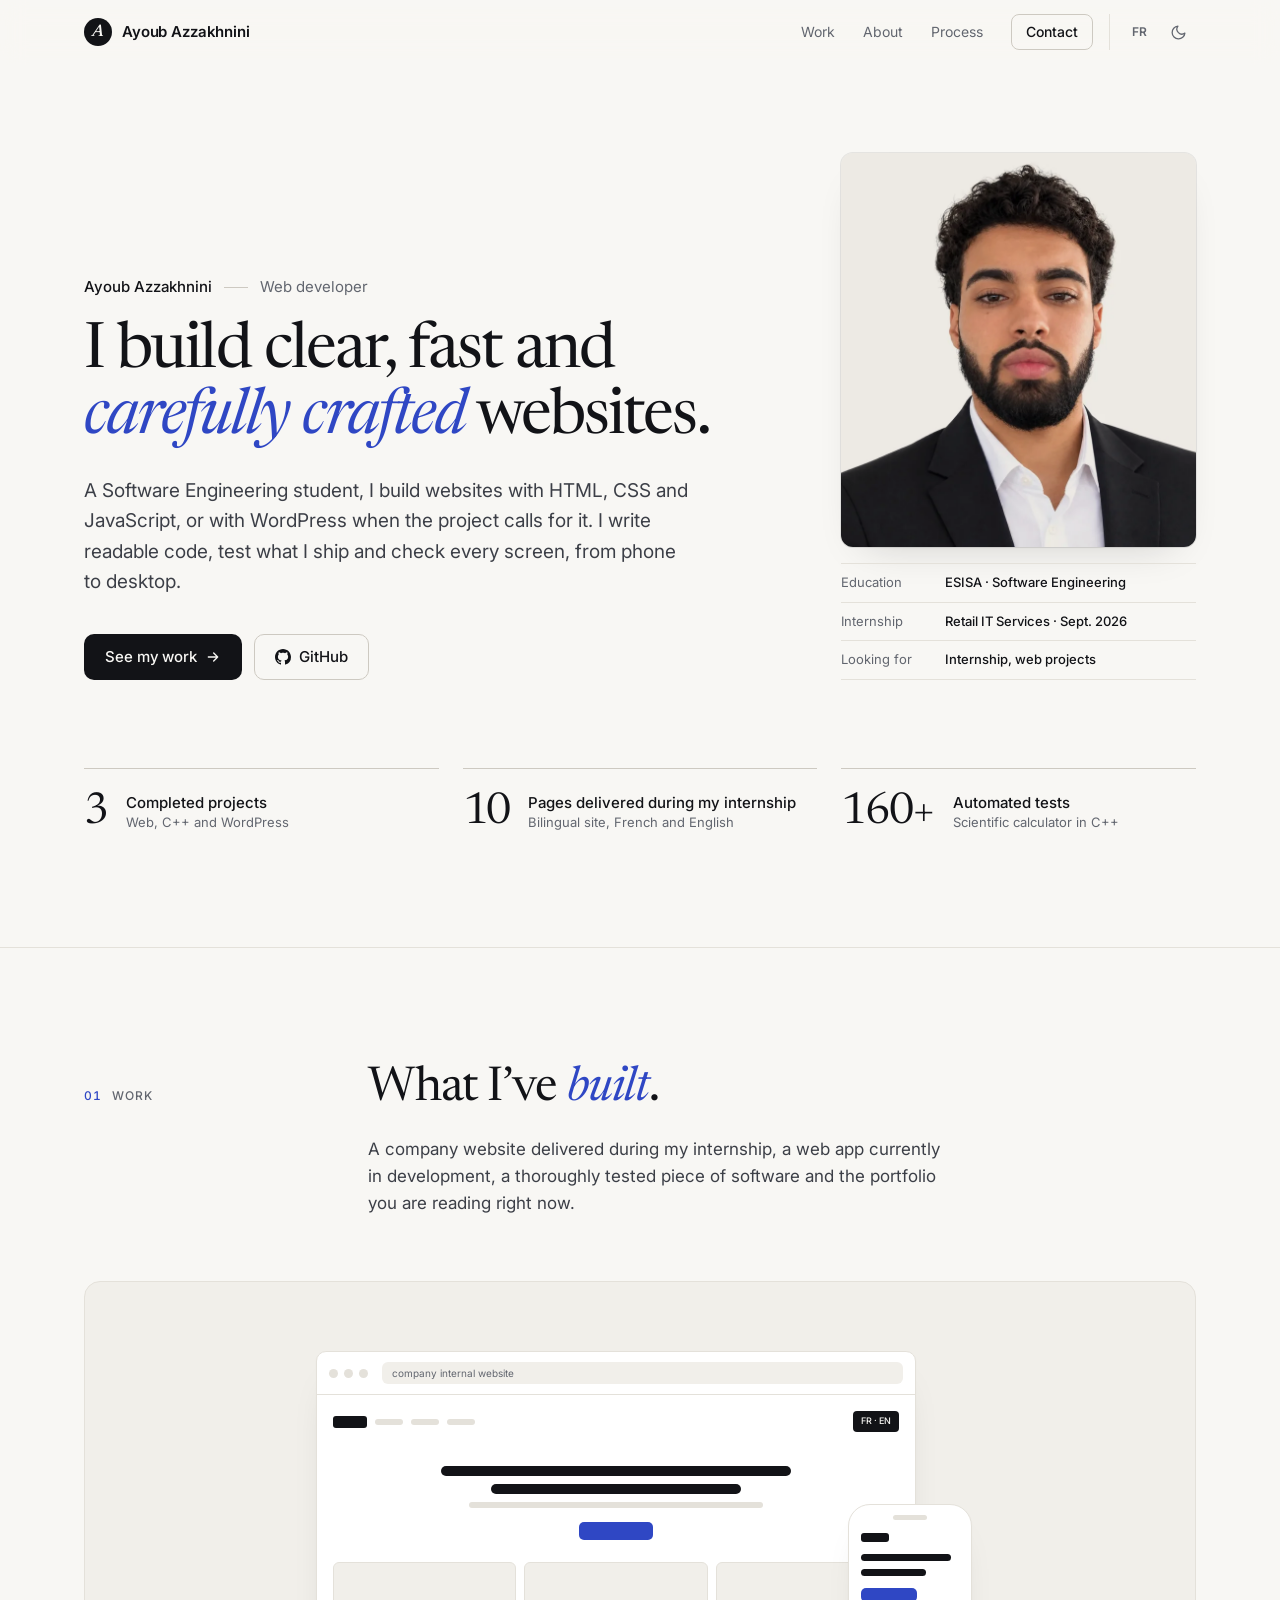
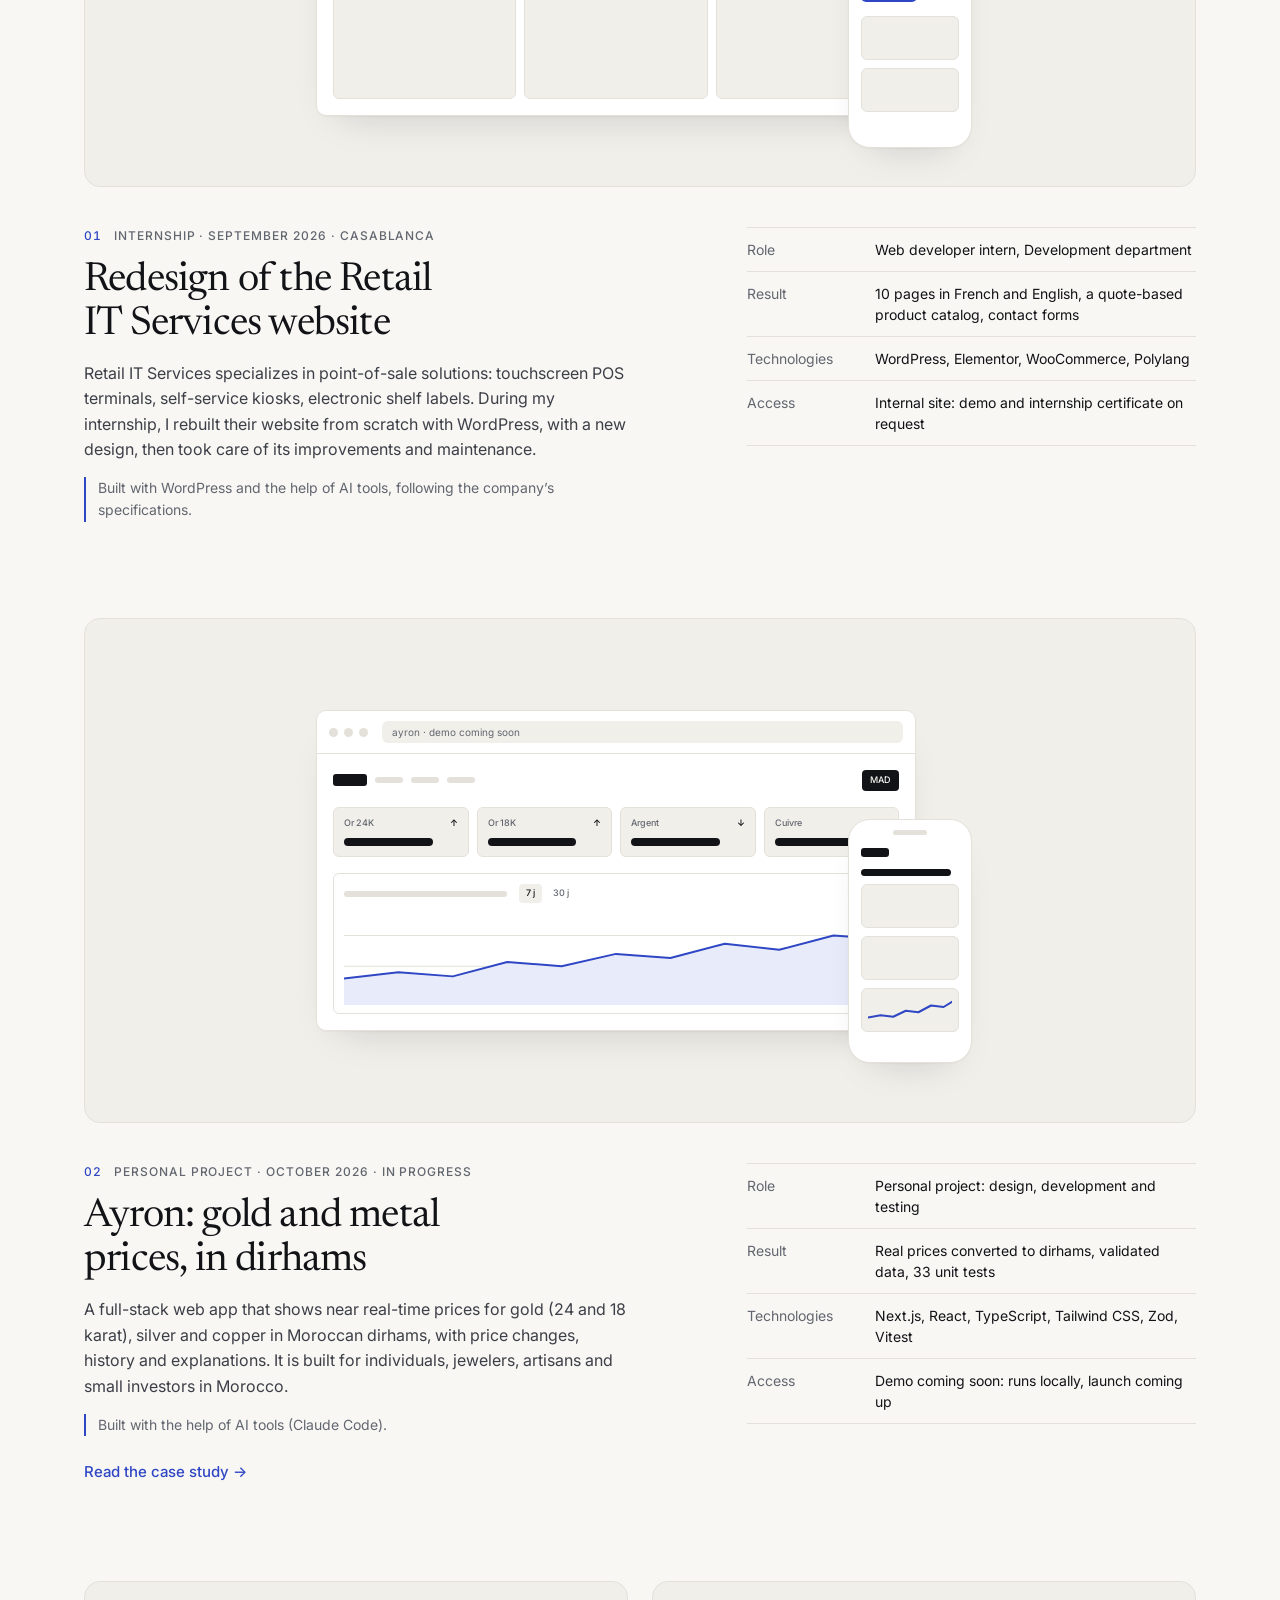
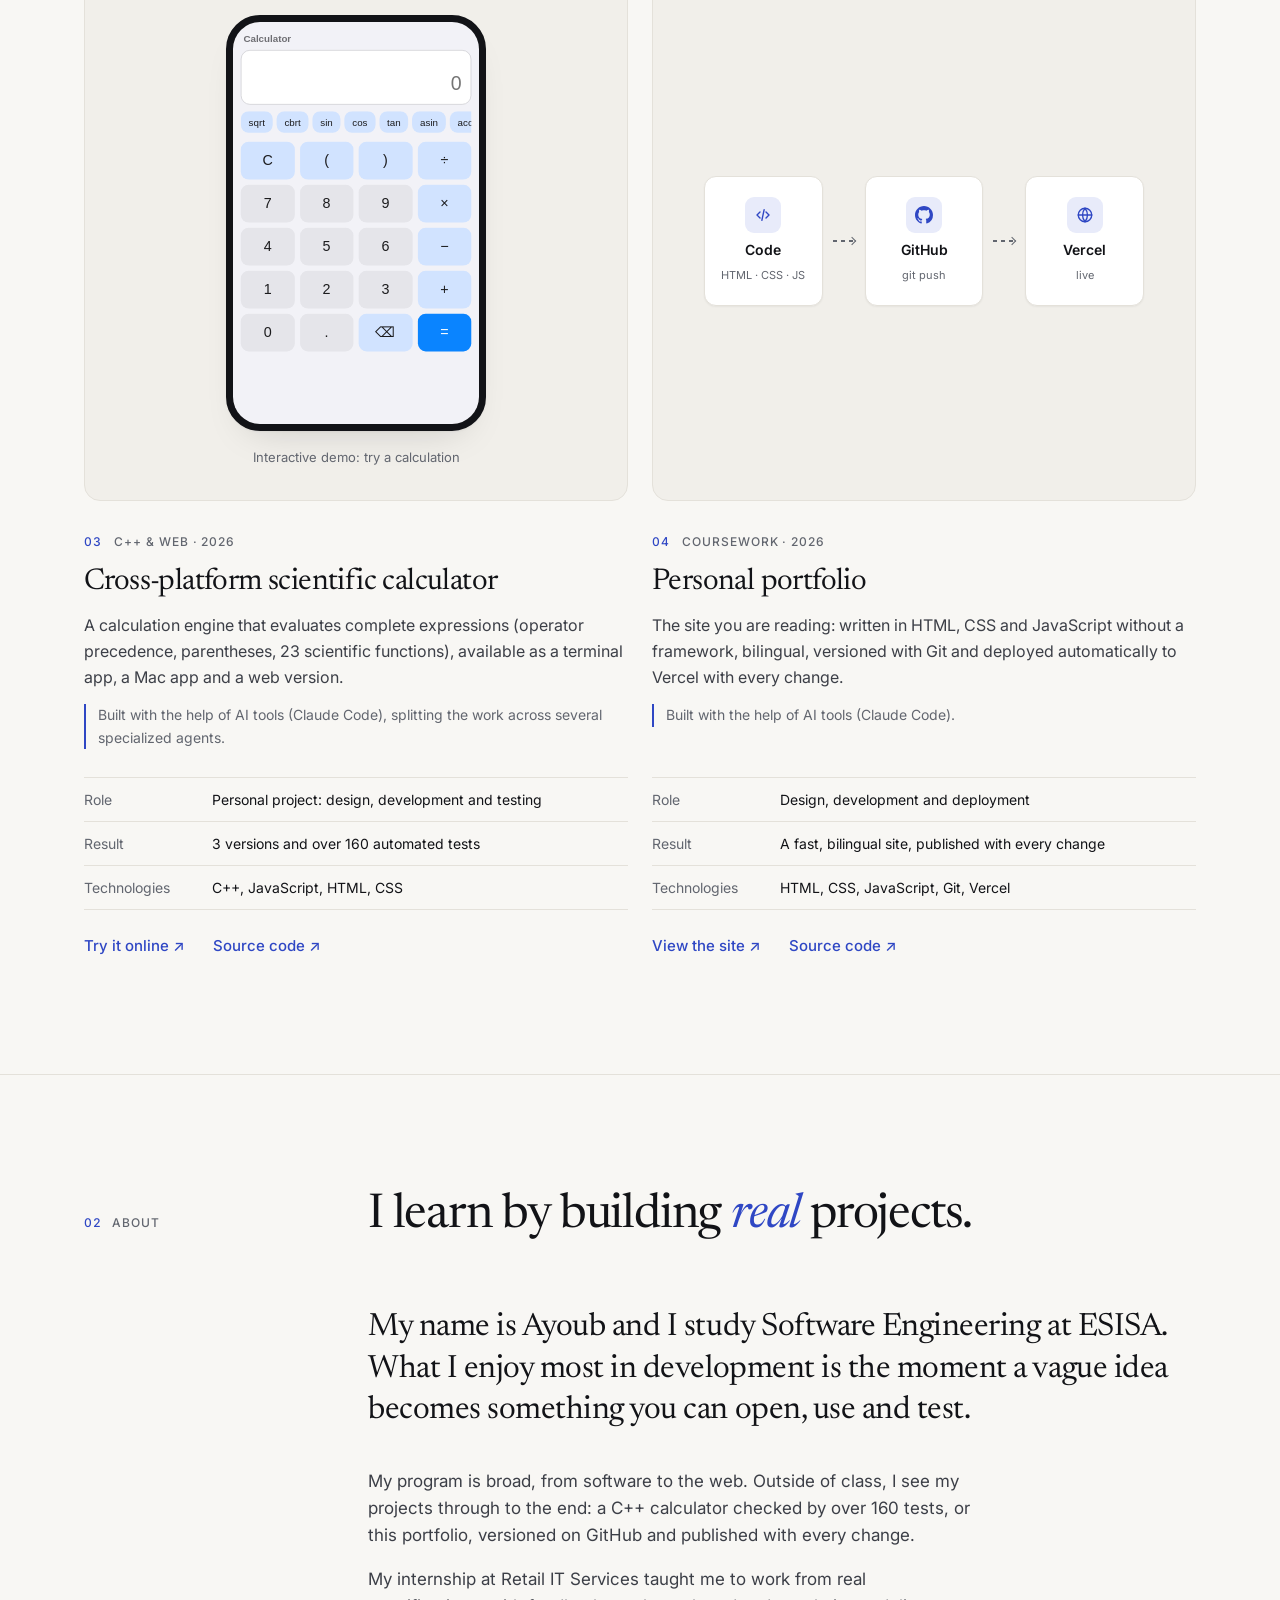
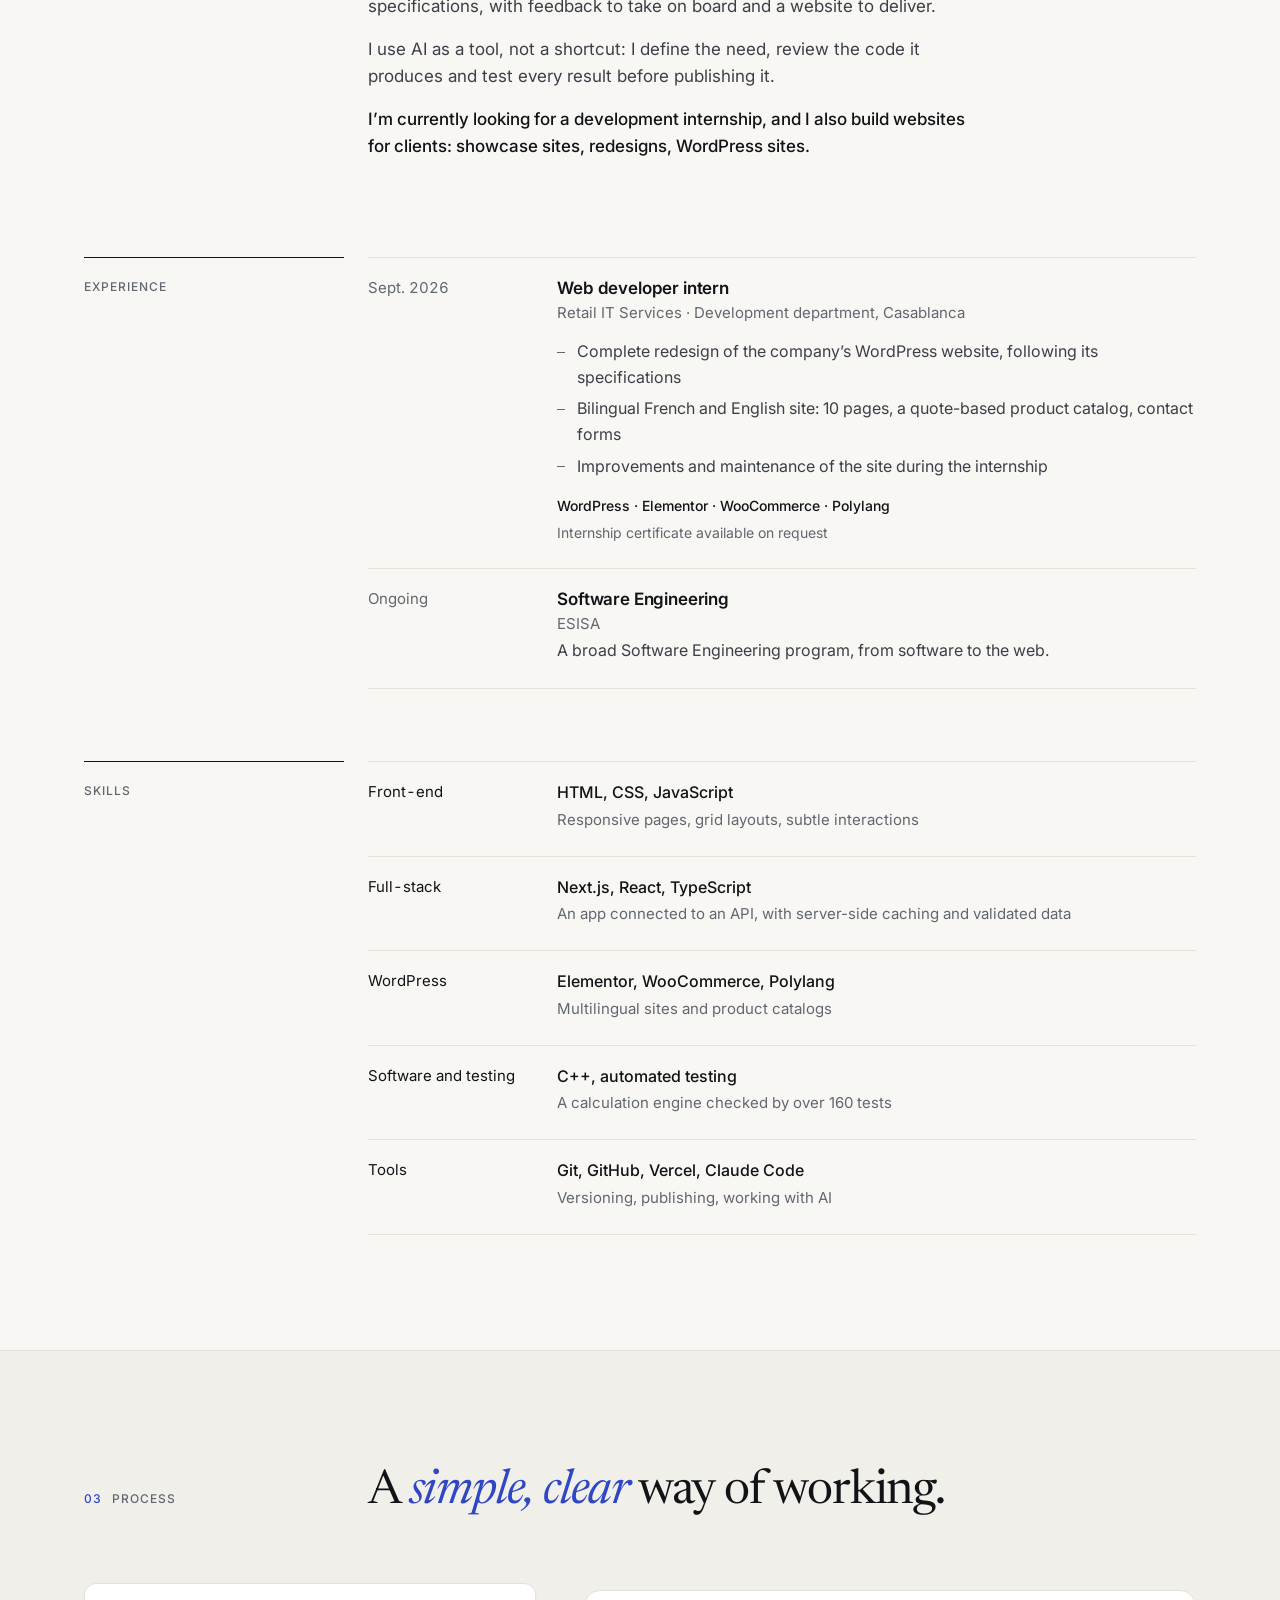
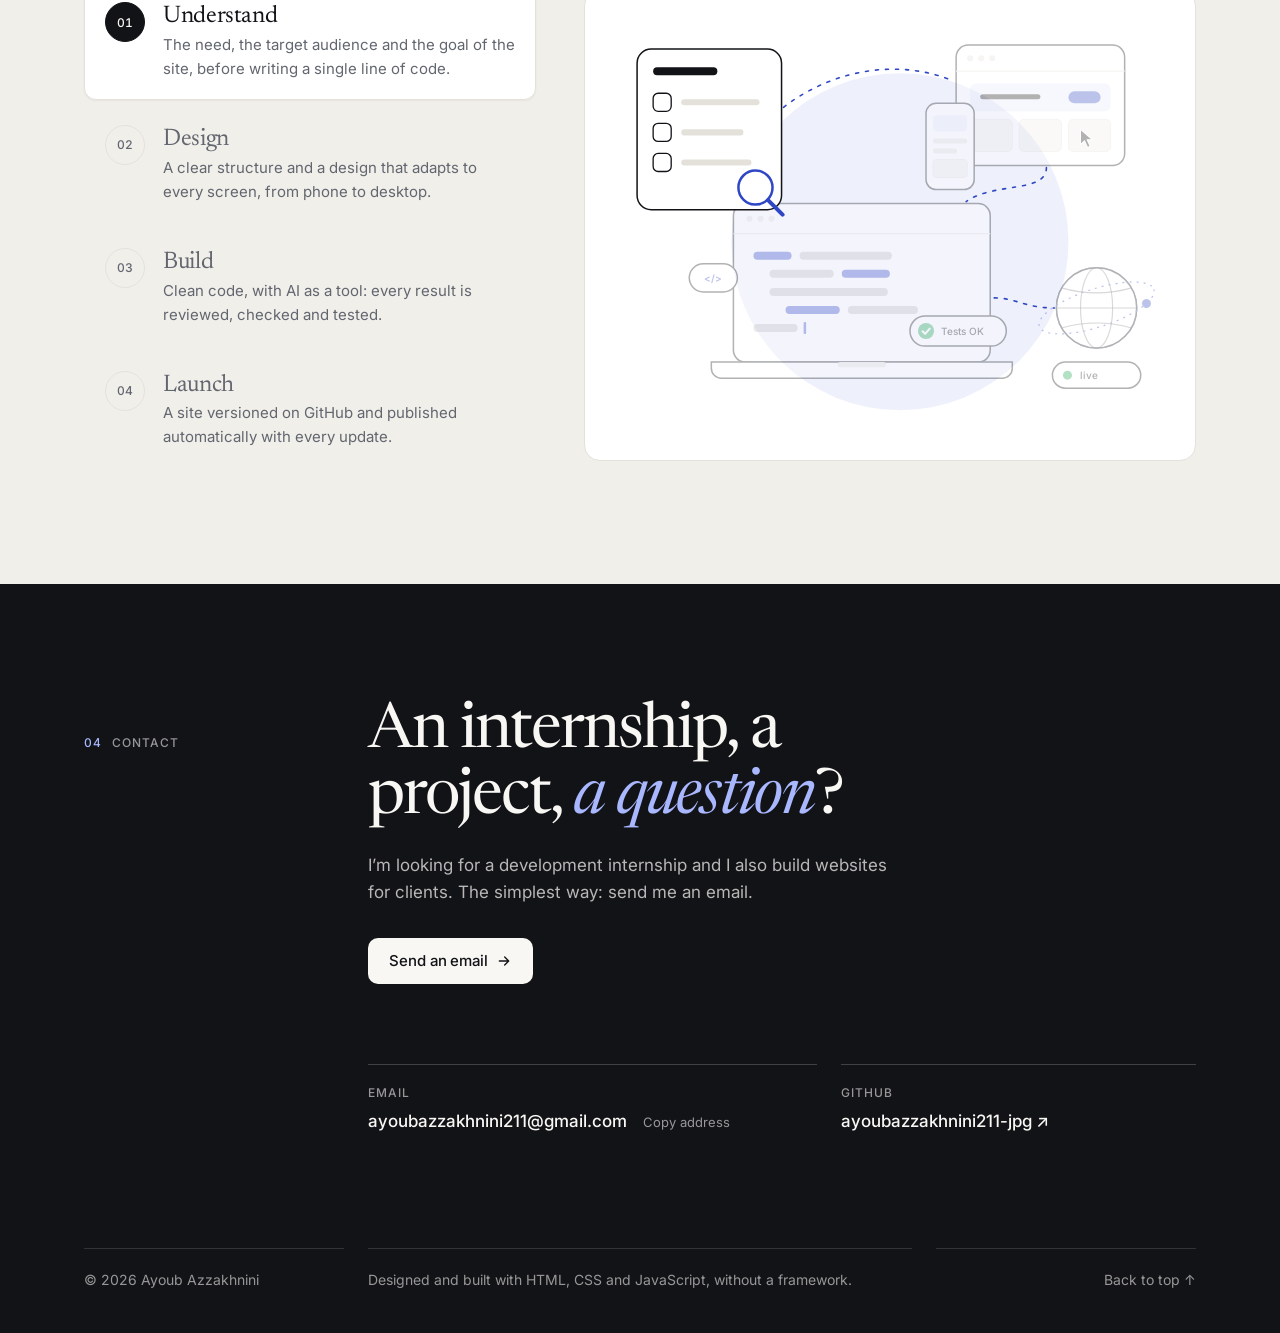
==== index.html @ e26c71bc "v16 - nouveau design, version anglaise et projet Ayron avec etude de cas Co-Authored-By: Claude Opus" ====
<!DOCTYPE html>
<html lang="fr">
<head>
  <meta charset="UTF-8">
  <meta name="viewport" content="width=device-width, initial-scale=1.0">
  <title>Ayoub Azzakhnini · Développeur Web</title>
  <meta name="description" content="Portfolio d'Ayoub Azzakhnini, étudiant en Software Engineering à l'ESISA et développeur web : réalisations, stage en entreprise, méthode et contact.">
  <meta property="og:type" content="website">
  <meta property="og:title" content="Ayoub Azzakhnini · Développeur Web">
  <meta property="og:description" content="Développeur web et étudiant en Software Engineering à l'ESISA : projets, stage en entreprise et méthode de travail.">
  <meta property="og:image" content="https://tp1-ten-green.vercel.app/assets/ayoub.webp">
  <link rel="alternate" hreflang="fr" href="https://tp1-ten-green.vercel.app/">
  <link rel="alternate" hreflang="en" href="https://tp1-ten-green.vercel.app/?lang=en">
  <link rel="alternate" hreflang="x-default" href="https://tp1-ten-green.vercel.app/">
  <link rel="icon" href="data:image/svg+xml,%3Csvg xmlns='http://www.w3.org/2000/svg' viewBox='0 0 64 64'%3E%3Crect width='64' height='64' rx='32' fill='%23121316'/%3E%3Ctext x='32' y='45' text-anchor='middle' font-family='Georgia,serif' font-style='italic' font-size='38' fill='%23f6f4ef'%3EA%3C/text%3E%3C/svg%3E">
  <script>
    (function () {
      var root = document.documentElement;
      var lang = new URLSearchParams(location.search).get('lang');
      try {
        var saved = localStorage.getItem('theme');
        if (saved === 'light' || saved === 'dark') root.setAttribute('data-theme', saved);
        if (lang !== 'fr' && lang !== 'en') lang = localStorage.getItem('lang');
      } catch (e) {}
      if (lang !== 'fr' && lang !== 'en') lang = /^en/i.test(navigator.language || '') ? 'en' : 'fr';
      root.lang = lang;
      root.classList.add('js');
    })();
  </script>
  <link rel="preconnect" href="https://fonts.googleapis.com">
  <link rel="preconnect" href="https://fonts.gstatic.com" crossorigin>
  <link href="https://fonts.googleapis.com/css2?family=Inter:wght@400;500;600&family=Newsreader:ital,opsz,wght@0,6..72,400..500;1,6..72,400..500&display=swap" rel="stylesheet">
  <link rel="stylesheet" href="index.css">
</head>
<body>
  <div class="progress" id="progress" aria-hidden="true"></div>
  <a class="skip" href="#main" data-i18n="skip">Aller au contenu</a>

  <header class="header" id="header">
    <div class="container nav">
      <a href="#top" class="brand">
        <span class="brand-mark" aria-hidden="true">A</span>
        <span>Ayoub Azzakhnini</span>
      </a>

      <nav class="menu" id="menu" aria-label="Navigation principale" data-i18n-attr="aria-label:nav.label">
        <a href="#travaux" data-i18n="nav.work">Travaux</a>
        <a href="#apropos" data-i18n="nav.about">À propos</a>
        <a href="#methode" data-i18n="nav.process">Méthode</a>
        <a href="#contact" class="menu-cta" data-i18n="nav.contact">Contact</a>
      </nav>

      <div class="nav-actions">
        <button class="icon-btn lang-btn" id="lang-toggle" type="button" lang="en" aria-label="Switch to English">EN</button>
        <button class="icon-btn" id="theme-toggle" type="button" aria-label="Changer de thème clair ou sombre" data-i18n-attr="aria-label:theme.label">
          <svg class="icon-moon" viewBox="0 0 24 24" fill="none" stroke="currentColor" stroke-width="1.8" stroke-linecap="round" stroke-linejoin="round" aria-hidden="true"><path d="M21 12.8A9 9 0 1 1 11.2 3a7 7 0 0 0 9.8 9.8z"/></svg>
          <svg class="icon-sun" viewBox="0 0 24 24" fill="none" stroke="currentColor" stroke-width="1.8" stroke-linecap="round" stroke-linejoin="round" aria-hidden="true"><circle cx="12" cy="12" r="4"/><path d="M12 2v2M12 20v2M4.9 4.9l1.4 1.4M17.7 17.7l1.4 1.4M2 12h2M20 12h2M4.9 19.1l1.4-1.4M17.7 6.3l1.4-1.4"/></svg>
        </button>
        <button class="burger" id="burger" type="button" aria-label="Ouvrir le menu" data-i18n-attr="aria-label:burger.label" aria-expanded="false" aria-controls="menu">
          <span></span><span></span>
        </button>
      </div>
    </div>
  </header>

  <main id="main">

    <section class="hero" id="top">
      <div class="container hero-grid">
        <div class="hero-text">
          <p class="hero-kicker"><strong>Ayoub Azzakhnini</strong><span data-i18n="hero.role">Développeur web</span></p>
          <h1 data-i18n="hero.title">Je conçois des sites web clairs, rapides et <em>soignés</em>.</h1>
          <p class="lead" data-i18n="hero.lead">
            Étudiant en Software Engineering, je développe des sites en HTML, CSS et JavaScript,
            ou avec WordPress selon le besoin. J'écris un code lisible, je teste ce que je livre
            et je vérifie chaque écran, du téléphone à l'ordinateur.
          </p>
          <div class="actions">
            <a href="#travaux" class="btn btn-primary">
              <span data-i18n="hero.cta">Voir mes travaux</span>
              <svg viewBox="0 0 24 24" fill="none" stroke="currentColor" stroke-width="2" stroke-linecap="round" stroke-linejoin="round" aria-hidden="true"><path d="M5 12h14M13 6l6 6-6 6"/></svg>
            </a>
            <a href="https://github.com/ayoubazzakhnini211-jpg" class="btn btn-secondary" target="_blank" rel="noopener">
              <svg viewBox="0 0 16 16" aria-hidden="true" fill="currentColor"><path d="M8 0C3.58 0 0 3.58 0 8c0 3.54 2.29 6.53 5.47 7.59.4.07.55-.17.55-.38 0-.19-.01-.82-.01-1.49-2.01.37-2.53-.49-2.69-.94-.09-.23-.48-.94-.82-1.13-.28-.15-.68-.52-.01-.53.63-.01 1.08.58 1.23.82.72 1.21 1.87.87 2.33.66.07-.52.28-.87.51-1.07-1.78-.2-3.64-.89-3.64-3.95 0-.87.31-1.59.82-2.15-.08-.2-.36-1.02.08-2.12 0 0 .67-.21 2.2.82.64-.18 1.32-.27 2-.27.68 0 1.36.09 2 .27 1.53-1.04 2.2-.82 2.2-.82.44 1.1.16 1.92.08 2.12.51.56.82 1.27.82 2.15 0 3.07-1.87 3.75-3.65 3.95.29.25.54.73.54 1.48 0 1.07-.01 1.93-.01 2.2 0 .21.15.46.55.38A8.013 8.013 0 0016 8c0-4.42-3.58-8-8-8z"/></svg>
              GitHub
            </a>
          </div>
        </div>

        <figure class="portrait">
          <div class="portrait-frame">
            <img src="assets/ayoub-800.webp" srcset="assets/ayoub-800.webp 800w, assets/ayoub.webp 1254w" sizes="(max-width: 720px) 45vw, 360px" alt="Portrait d'Ayoub Azzakhnini" data-i18n-attr="alt:hero.portrait" width="800" height="800" fetchpriority="high">
          </div>
          <figcaption>
            <dl class="specs specs--compact">
              <div><dt data-i18n="hero.education">Formation</dt><dd>ESISA · Software Engineering</dd></div>
              <div><dt data-i18n="hero.internship">Stage</dt><dd data-i18n="hero.internshipValue">Retail IT Services · sept.&nbsp;2026</dd></div>
              <div><dt data-i18n="hero.seeking">Recherche</dt><dd data-i18n="hero.seekingValue">Stage, projets web</dd></div>
            </dl>
          </figcaption>
        </figure>

        <dl class="facts">
          <div class="fact">
            <dt data-i18n="hero.stat1">Projets réalisés</dt>
            <dd class="fact-num">3</dd>
            <dd class="fact-note" data-i18n="hero.stat1Note">Web, C++ et WordPress</dd>
          </div>
          <div class="fact">
            <dt data-i18n="hero.stat2">Pages livrées en stage</dt>
            <dd class="fact-num">10</dd>
            <dd class="fact-note" data-i18n="hero.stat2Note">Site bilingue, français et anglais</dd>
          </div>
          <div class="fact">
            <dt data-i18n="hero.stat3">Tests automatisés</dt>
            <dd class="fact-num">160+</dd>
            <dd class="fact-note" data-i18n="hero.stat3Note">Calculatrice scientifique en C++</dd>
          </div>
        </dl>
      </div>
    </section>

    <section class="section" id="travaux">
      <div class="container">
        <div class="section-head grid reveal">
          <p class="eyebrow rail" data-i18n="work.eyebrow"><span>01</span>Travaux</p>
          <div class="main-col">
            <h2 data-i18n="work.title">Ce que j'ai <em>réalisé</em>.</h2>
            <p class="section-intro" data-i18n="work.intro">Un site d'entreprise livré en stage, une application web en cours de développement, un logiciel testé en profondeur et le portfolio que vous êtes en train de lire.</p>
          </div>
        </div>

        <div class="projects">
          <!-- Nouveau projet : copier un bloc <article class="project"> et le coller ici.
               Projet principal : ajouter la classe project--featured (il prend toute la largeur).
               Version anglaise : ajouter les clés data-i18n du nouveau bloc dans i18n.js -->

          <article class="project project--featured reveal">
            <div class="project-media" aria-hidden="true">
              <div class="devices">
                <div class="browser">
                  <div class="browser-bar">
                    <i></i><i></i><i></i>
                    <span class="browser-url" data-i18n="work1.url">site interne de l'entreprise</span>
                  </div>
                  <div class="browser-page">
                    <div class="mock-nav">
                      <span class="mock-logo"></span>
                      <span class="mock-link"></span>
                      <span class="mock-link"></span>
                      <span class="mock-link"></span>
                      <span class="mock-lang">FR · EN</span>
                    </div>
                    <div class="mock-hero">
                      <span class="mock-line w1"></span>
                      <span class="mock-line w2"></span>
                      <span class="mock-sub"></span>
                      <span class="mock-btn"></span>
                    </div>
                    <div class="mock-grid">
                      <span></span><span></span><span></span>
                    </div>
                  </div>
                </div>
                <div class="mini-phone">
                  <span class="mock-logo"></span>
                  <span class="mock-line w1"></span>
                  <span class="mock-line w2"></span>
                  <span class="mock-btn"></span>
                  <span class="mini-card"></span>
                  <span class="mini-card"></span>
                </div>
              </div>
            </div>

            <div class="project-body">
              <div class="project-main">
                <p class="project-kicker"><span class="project-num">01</span><span data-i18n="work1.meta">Stage · Septembre 2026 · Casablanca</span></p>
                <h3 data-i18n="work1.title">Refonte du site web de Retail IT Services</h3>
                <p data-i18n="work1.text">
                  Retail IT Services est spécialiste des solutions de point de vente : caisses tactiles,
                  bornes en libre-service, étiquettes électroniques. Pendant mon stage, j'ai refait
                  entièrement leur site sous WordPress, avec un nouveau design, puis assuré son
                  amélioration et sa maintenance.
                </p>
                <p class="project-ai" data-i18n="work1.ai">Réalisé avec WordPress et l'aide d'outils d'IA, selon le cahier des charges de l'entreprise.</p>
              </div>
              <dl class="specs project-specs">
                <div><dt data-i18n="spec.role">Rôle</dt><dd data-i18n="work1.role">Stagiaire développeur web, département Développement</dd></div>
                <div><dt data-i18n="spec.result">Résultat</dt><dd data-i18n="work1.result">10 pages en français et en anglais, catalogue de produits en mode devis, formulaires de contact</dd></div>
                <div><dt data-i18n="spec.stack">Technologies</dt><dd>WordPress, Elementor, WooCommerce, Polylang</dd></div>
                <div><dt data-i18n="spec.access">Accès</dt><dd data-i18n="work1.access">Site interne : démo et attestation de stage sur demande</dd></div>
              </dl>
            </div>
          </article>

          <article class="project project--featured reveal">
            <!-- Illustration sans aucun chiffre : Ayron n'affiche jamais de faux prix -->
            <div class="project-media" aria-hidden="true">
              <div class="devices">
                <div class="browser">
                  <div class="browser-bar">
                    <i></i><i></i><i></i>
                    <span class="browser-url" data-i18n="ayron.url">ayron · démo bientôt disponible</span>
                  </div>
                  <div class="browser-page">
                    <div class="mock-nav">
                      <span class="mock-logo"></span>
                      <span class="mock-link"></span>
                      <span class="mock-link"></span>
                      <span class="mock-link"></span>
                      <span class="mock-lang">MAD</span>
                    </div>
                    <div class="mock-prices">
                      <span class="mock-price"><small>Or 24K <b>↑</b></small><span class="mock-line"></span></span>
                      <span class="mock-price"><small>Or 18K <b>↑</b></small><span class="mock-line"></span></span>
                      <span class="mock-price"><small>Argent <b>↓</b></small><span class="mock-line"></span></span>
                      <span class="mock-price"><small>Cuivre <b>→</b></small><span class="mock-line"></span></span>
                    </div>
                    <div class="mock-chart">
                      <div class="mock-chart-head">
                        <span class="mock-sub"></span>
                        <span class="mock-tab is-on">7 j</span>
                        <span class="mock-tab">30 j</span>
                      </div>
                      <svg viewBox="0 0 300 90" preserveAspectRatio="none">
                        <line class="chart-grid" x1="0" y1="22" x2="300" y2="22"/>
                        <line class="chart-grid" x1="0" y1="52" x2="300" y2="52"/>
                        <line class="chart-grid" x1="0" y1="82" x2="300" y2="82"/>
                        <path class="chart-area" d="M0 64 L30 58 L60 62 L90 48 L120 52 L150 40 L180 44 L210 30 L240 36 L270 22 L300 26 V90 H0 Z"/>
                        <path class="chart-line" d="M0 64 L30 58 L60 62 L90 48 L120 52 L150 40 L180 44 L210 30 L240 36 L270 22 L300 26"/>
                      </svg>
                    </div>
                  </div>
                </div>
                <div class="mini-phone">
                  <span class="mock-logo"></span>
                  <span class="mock-line w1"></span>
                  <span class="mini-card"></span>
                  <span class="mini-card"></span>
                  <span class="mini-card mini-chart">
                    <svg viewBox="0 0 100 40" preserveAspectRatio="none">
                      <path class="chart-line" d="M0 30 L15 27 L30 29 L45 21 L60 23 L75 14 L90 16 L100 9"/>
                    </svg>
                  </span>
                </div>
              </div>
            </div>

            <div class="project-body">
              <div class="project-main">
                <p class="project-kicker"><span class="project-num">02</span><span data-i18n="ayron.kicker">Projet personnel · Octobre 2026 · En cours</span></p>
                <h3 data-i18n="ayron.title">Ayron : le prix de l'or et des métaux, en dirham</h3>
                <p data-i18n="ayron.text">
                  Une application web full-stack qui affiche en temps quasi réel le prix de l'or
                  (24 et 18 carats), de l'argent et du cuivre en dirham marocain, avec variations,
                  historique et explications. Elle s'adresse aux particuliers, bijoutiers, artisans
                  et petits investisseurs au Maroc.
                </p>
                <p class="project-ai" data-i18n="ayron.ai">Réalisé avec l'aide d'outils d'IA (Claude Code).</p>
                <p class="project-links">
                  <a class="link" href="projets/ayron.html" data-i18n="ayron.case">Lire l'étude de cas →</a>
                </p>
              </div>
              <dl class="specs project-specs">
                <div><dt data-i18n="spec.role">Rôle</dt><dd data-i18n="ayron.role">Projet personnel : conception, développement et tests</dd></div>
                <div><dt data-i18n="spec.result">Résultat</dt><dd data-i18n="ayron.result">Cours réels convertis en dirham, données validées, 33 tests unitaires</dd></div>
                <div><dt data-i18n="spec.stack">Technologies</dt><dd>Next.js, React, TypeScript, Tailwind CSS, Zod, Vitest</dd></div>
                <div><dt data-i18n="spec.access">Accès</dt><dd data-i18n="ayron.access">Démo bientôt disponible : fonctionne en local, mise en ligne à venir</dd></div>
              </dl>
            </div>
          </article>

          <article class="project reveal">
            <div class="project-media">
              <div class="phone">
                <iframe src="projets/calculatrice.html" title="Démonstration interactive de la calculatrice" data-i18n-attr="title:work2.demo" loading="lazy"></iframe>
              </div>
              <p class="demo-hint" data-i18n="work2.note">Démo interactive : essayez un calcul</p>
            </div>

            <div class="project-body">
              <p class="project-kicker"><span class="project-num">03</span><span>C++ &amp; Web · 2026</span></p>
              <h3 data-i18n="work2.title">Calculatrice scientifique multi-plateforme</h3>
              <p data-i18n="work2.text">
                Un moteur de calcul qui évalue des expressions complètes (priorités, parenthèses,
                23 fonctions scientifiques), décliné en application terminal, application Mac
                et version web.
              </p>
              <p class="project-ai" data-i18n="work2.ai">Réalisé avec l'aide d'outils d'IA (Claude Code), en répartissant le travail entre plusieurs agents spécialisés.</p>
              <dl class="specs">
                <div><dt data-i18n="spec.role">Rôle</dt><dd data-i18n="work2.role">Projet personnel : conception, développement et tests</dd></div>
                <div><dt data-i18n="spec.result">Résultat</dt><dd data-i18n="work2.result">3 versions et plus de 160 tests automatisés</dd></div>
                <div><dt data-i18n="spec.stack">Technologies</dt><dd>C++, JavaScript, HTML, CSS</dd></div>
              </dl>
              <p class="project-links">
                <a class="link" href="projets/calculatrice.html" target="_blank" rel="noopener" data-i18n="work2.try">Essayer en ligne ↗</a>
                <a class="link" href="https://github.com/ayoubazzakhnini211-jpg/calculatrice" target="_blank" rel="noopener" data-i18n="work.source">Code source ↗</a>
              </p>
            </div>
          </article>

          <article class="project reveal">
            <div class="project-media" aria-hidden="true">
              <div class="pipeline">
                <div class="pipe-node">
                  <span class="pipe-icon"><svg viewBox="0 0 24 24" fill="none" stroke="currentColor" stroke-width="1.8" stroke-linecap="round" stroke-linejoin="round"><path d="M8 8l-4 4 4 4M16 8l4 4-4 4M13.5 5l-3 14"/></svg></span>
                  <strong>Code</strong>
                  <span>HTML · CSS · JS</span>
                </div>
                <span class="pipe-arrow"></span>
                <div class="pipe-node">
                  <span class="pipe-icon"><svg viewBox="0 0 16 16" fill="currentColor"><path d="M8 0C3.58 0 0 3.58 0 8c0 3.54 2.29 6.53 5.47 7.59.4.07.55-.17.55-.38 0-.19-.01-.82-.01-1.49-2.01.37-2.53-.49-2.69-.94-.09-.23-.48-.94-.82-1.13-.28-.15-.68-.52-.01-.53.63-.01 1.08.58 1.23.82.72 1.21 1.87.87 2.33.66.07-.52.28-.87.51-1.07-1.78-.2-3.64-.89-3.64-3.95 0-.87.31-1.59.82-2.15-.08-.2-.36-1.02.08-2.12 0 0 .67-.21 2.2.82.64-.18 1.32-.27 2-.27.68 0 1.36.09 2 .27 1.53-1.04 2.2-.82 2.2-.82.44 1.1.16 1.92.08 2.12.51.56.82 1.27.82 2.15 0 3.07-1.87 3.75-3.65 3.95.29.25.54.73.54 1.48 0 1.07-.01 1.93-.01 2.2 0 .21.15.46.55.38A8.013 8.013 0 0016 8c0-4.42-3.58-8-8-8z"/></svg></span>
                  <strong>GitHub</strong>
                  <span>git push</span>
                </div>
                <span class="pipe-arrow"></span>
                <div class="pipe-node">
                  <span class="pipe-icon"><svg viewBox="0 0 24 24" fill="none" stroke="currentColor" stroke-width="1.8" stroke-linecap="round" stroke-linejoin="round"><circle cx="12" cy="12" r="9"/><path d="M3 12h18M12 3a14 14 0 0 1 0 18M12 3a14 14 0 0 0 0 18"/></svg></span>
                  <strong>Vercel</strong>
                  <span data-i18n="work3.live">en ligne</span>
                </div>
              </div>
            </div>

            <div class="project-body">
              <p class="project-kicker"><span class="project-num">04</span><span data-i18n="work3.meta">Projet de cours · 2026</span></p>
              <h3 data-i18n="work3.title">Portfolio personnel</h3>
              <p data-i18n="work3.text">
                Le site que vous lisez : écrit en HTML, CSS et JavaScript sans framework, bilingue,
                versionné avec Git et mis en ligne automatiquement sur Vercel à chaque modification.
              </p>
              <p class="project-ai" data-i18n="work3.ai">Réalisé avec l'aide d'outils d'IA (Claude Code).</p>
              <dl class="specs">
                <div><dt data-i18n="spec.role">Rôle</dt><dd data-i18n="work3.role">Conception, développement et mise en ligne</dd></div>
                <div><dt data-i18n="spec.result">Résultat</dt><dd data-i18n="work3.result">Site rapide et bilingue, publié à chaque modification</dd></div>
                <div><dt data-i18n="spec.stack">Technologies</dt><dd>HTML, CSS, JavaScript, Git, Vercel</dd></div>
              </dl>
              <p class="project-links">
                <a class="link" href="https://tp1-ten-green.vercel.app" target="_blank" rel="noopener" data-i18n="work3.view">Voir le site ↗</a>
                <a class="link" href="https://github.com/ayoubazzakhnini211-jpg/tp1" target="_blank" rel="noopener" data-i18n="work.source">Code source ↗</a>
              </p>
            </div>
          </article>
        </div>
      </div>
    </section>

    <section class="section" id="apropos">
      <div class="container">
        <div class="section-head grid reveal">
          <p class="eyebrow rail" data-i18n="about.eyebrow"><span>02</span>À propos</p>
          <div class="main-col">
            <h2 data-i18n="about.title">J'apprends en construisant des projets <em>réels</em>.</h2>
          </div>
        </div>

        <div class="about grid reveal">
          <div class="main-col">
            <p class="about-lead" data-i18n="about.lead">
              Je m'appelle Ayoub et j'étudie le Software Engineering à l'ESISA. Ce qui me plaît dans
              le développement, c'est le moment où une idée encore floue devient quelque chose qu'on
              peut ouvrir, utiliser et tester.
            </p>
            <div class="about-text">
              <p data-i18n="about.p1">
                Ma formation est généraliste, du logiciel au web. En dehors des cours, je mène mes
                projets jusqu'au bout : une calculatrice en C++ vérifiée par plus de 160 tests, ou ce
                portfolio, versionné sur GitHub et publié à chaque modification.
              </p>
              <p data-i18n="about.p2">
                Mon stage chez Retail IT Services m'a appris à travailler à partir d'un vrai cahier
                des charges, avec des retours à intégrer et un site à livrer.
              </p>
              <p data-i18n="about.p3">
                J'utilise l'IA comme un outil, pas comme un raccourci : je cadre le besoin, je relis
                le code produit et je teste chaque résultat avant de le publier.
              </p>
              <p class="about-goal" data-i18n="about.goal">
                Aujourd'hui, je cherche un stage en développement, et je réalise aussi des sites
                pour des clients : sites vitrines, refontes, sites WordPress.
              </p>
            </div>
          </div>
        </div>

        <div class="cv grid reveal">
          <h3 class="cv-title rail" data-i18n="about.path">Parcours</h3>
          <ol class="cv-list main-col">
            <li class="cv-row">
              <p class="cv-period" data-i18n="cv1.period">Sept. 2026</p>
              <div class="cv-body">
                <h4 data-i18n="cv1.role">Stagiaire développeur web</h4>
                <p class="cv-place" data-i18n="cv1.place">Retail IT Services · Département Développement, Casablanca</p>
                <ul class="cv-points">
                  <li data-i18n="cv1.point1">Refonte complète du site WordPress de l'entreprise, selon son cahier des charges</li>
                  <li data-i18n="cv1.point2">Site bilingue français et anglais : 10 pages, catalogue de produits en mode devis, formulaires de contact</li>
                  <li data-i18n="cv1.point3">Améliorations et maintenance du site pendant le stage</li>
                </ul>
                <p class="cv-tech">WordPress · Elementor · WooCommerce · Polylang</p>
                <p class="cv-note" data-i18n="cv1.certificate">Attestation de stage disponible sur demande</p>
              </div>
            </li>
            <li class="cv-row">
              <p class="cv-period" data-i18n="cv2.period">En cours</p>
              <div class="cv-body">
                <h4>Software Engineering</h4>
                <p class="cv-place">ESISA</p>
                <p class="cv-text" data-i18n="cv2.text">Formation généraliste en génie logiciel, du logiciel au web.</p>
              </div>
            </li>
          </ol>
        </div>

        <div class="cv grid reveal">
          <h3 class="cv-title rail" data-i18n="about.skills">Compétences</h3>
          <dl class="cv-list main-col">
            <div class="cv-row">
              <dt class="cv-period">Front-end</dt>
              <dd class="cv-body">
                <p class="skill">HTML, CSS, JavaScript</p>
                <p class="cv-text" data-i18n="skills.front">Pages responsives, mises en page en grille, interactions légères</p>
              </dd>
            </div>
            <div class="cv-row">
              <dt class="cv-period">Full-stack</dt>
              <dd class="cv-body">
                <p class="skill">Next.js, React, TypeScript</p>
                <p class="cv-text" data-i18n="skills.fullstack">Une application connectée à une API, avec cache côté serveur et données validées</p>
              </dd>
            </div>
            <div class="cv-row">
              <dt class="cv-period">WordPress</dt>
              <dd class="cv-body">
                <p class="skill">Elementor, WooCommerce, Polylang</p>
                <p class="cv-text" data-i18n="skills.wp">Sites multilingues et catalogues de produits</p>
              </dd>
            </div>
            <div class="cv-row">
              <dt class="cv-period" data-i18n="skills.softwareLabel">Logiciel et tests</dt>
              <dd class="cv-body">
                <p class="skill" data-i18n="skills.softwareList">C++, tests automatisés</p>
                <p class="cv-text" data-i18n="skills.software">Un moteur de calcul vérifié par plus de 160 tests</p>
              </dd>
            </div>
            <div class="cv-row">
              <dt class="cv-period" data-i18n="skills.toolsLabel">Outils</dt>
              <dd class="cv-body">
                <p class="skill">Git, GitHub, Vercel, Claude Code</p>
                <p class="cv-text" data-i18n="skills.tools">Versionner, publier, travailler avec l'IA</p>
              </dd>
            </div>
          </dl>
        </div>
      </div>
    </section>

    <section class="section section-muted" id="methode">
      <div class="container">
        <div class="section-head grid reveal">
          <p class="eyebrow rail" data-i18n="process.eyebrow"><span>03</span>Méthode</p>
          <div class="main-col">
            <h2 data-i18n="process.title">Une façon de travailler <em>simple et claire</em>.</h2>
          </div>
        </div>

        <div class="method" id="method">
          <ol class="steps reveal">
            <li class="step is-active">
              <button type="button" class="step-btn" aria-current="step">
                <span class="step-num">01</span>
                <span class="step-title" data-i18n="process.step1">Comprendre</span>
                <span class="step-desc" data-i18n="process.step1Text">Le besoin, le public visé et l'objectif du site, avant d'écrire la moindre ligne.</span>
              </button>
            </li>
            <li class="step">
              <button type="button" class="step-btn">
                <span class="step-num">02</span>
                <span class="step-title" data-i18n="process.step2">Concevoir</span>
                <span class="step-desc" data-i18n="process.step2Text">Une structure claire et un design adapté à tous les écrans, du mobile à l'ordinateur.</span>
              </button>
            </li>
            <li class="step">
              <button type="button" class="step-btn">
                <span class="step-num">03</span>
                <span class="step-title" data-i18n="process.step3">Développer</span>
                <span class="step-desc" data-i18n="process.step3Text">Un code propre, avec l'IA comme outil : chaque résultat est relu, vérifié et testé.</span>
              </button>
            </li>
            <li class="step">
              <button type="button" class="step-btn">
                <span class="step-num">04</span>
                <span class="step-title" data-i18n="process.step4">Mettre en ligne</span>
                <span class="step-desc" data-i18n="process.step4Text">Un site versionné sur GitHub et publié automatiquement à chaque mise à jour.</span>
              </button>
            </li>
          </ol>

          <div class="method-art reveal" id="method-art" data-active="1">
            <svg viewBox="0 0 560 420" role="img" aria-labelledby="art-title" xmlns="http://www.w3.org/2000/svg">
              <title id="art-title" data-i18n="process.art">Illustration animée : du besoin du client à la mise en ligne du site</title>

              <circle class="art-blob" cx="290" cy="226" r="168"/>

              <path class="art-link" d="M174 92 C 226 52, 292 44, 344 66"/>
              <path class="art-link" d="M436 152 C 436 178, 384 166, 356 186"/>
              <path class="art-link" d="M384 282 C 406 282, 414 292, 444 292"/>

              <!-- 3 : Développer -->
              <g transform="translate(124 188)">
                <g class="art-part" data-part="3">
                  <rect class="art-card" width="256" height="158" rx="12"/>
                  <circle class="art-dot" cx="16" cy="15" r="3"/>
                  <circle class="art-dot" cx="27" cy="15" r="3"/>
                  <circle class="art-dot" cx="38" cy="15" r="3"/>
                  <line class="art-hair" x1="0" y1="30" x2="256" y2="30"/>

                  <g transform="translate(20 48)">
                    <rect class="code-line code-accent" style="--i:0" width="38" height="8" rx="4"/>
                    <rect class="code-line" style="--i:0" x="46" width="92" height="8" rx="4"/>
                    <rect class="code-line" style="--i:1" x="16" y="18" width="64" height="8" rx="4"/>
                    <rect class="code-line code-accent" style="--i:1" x="88" y="18" width="48" height="8" rx="4"/>
                    <rect class="code-line" style="--i:2" x="16" y="36" width="118" height="8" rx="4"/>
                    <rect class="code-line code-accent" style="--i:3" x="32" y="54" width="54" height="8" rx="4"/>
                    <rect class="code-line" style="--i:3" x="94" y="54" width="70" height="8" rx="4"/>
                    <rect class="code-line" style="--i:4" y="72" width="44" height="8" rx="4"/>
                    <rect class="code-cursor" x="50" y="70" width="2.5" height="12" rx="1"/>
                  </g>

                  <path class="art-card" d="M-22 158 h300 v6 a10 10 0 0 1 -10 10 h-280 a10 10 0 0 1 -10 -10 z"/>
                  <rect class="art-fill-line" x="104" y="158" width="48" height="5" rx="2.5"/>

                  <g transform="translate(176 112)">
                    <g class="art-float art-float--b">
                      <rect class="art-card" width="96" height="30" rx="15"/>
                      <circle class="art-ok" cx="16" cy="15" r="8"/>
                      <path class="art-tick" d="M12.5 15.2 l2.6 2.6 l4.6 -5.2"/>
                      <text class="art-text" x="31" y="19">Tests OK</text>
                    </g>
                  </g>

                  <g transform="translate(-44 60)">
                    <g class="art-float art-float--c">
                      <rect class="art-card" width="48" height="28" rx="14"/>
                      <text class="art-text art-text--accent" x="24" y="18" text-anchor="middle">&lt;/&gt;</text>
                    </g>
                  </g>
                </g>
              </g>

              <!-- 1 : Comprendre -->
              <g transform="translate(28 34)">
                <g class="art-part" data-part="1">
                  <g class="art-float">
                    <rect class="art-card" width="144" height="160" rx="14"/>
                    <rect class="art-ink" x="16" y="18" width="64" height="8" rx="4"/>

                    <rect class="art-box" x="16" y="44" width="18" height="18" rx="5"/>
                    <path class="art-check" style="--i:0" d="M20.5 53.5 l3.5 3.5 l6.5 -7.5"/>
                    <rect class="art-fill-line" x="44" y="50" width="78" height="6" rx="3"/>

                    <rect class="art-box" x="16" y="74" width="18" height="18" rx="5"/>
                    <path class="art-check" style="--i:1" d="M20.5 83.5 l3.5 3.5 l6.5 -7.5"/>
                    <rect class="art-fill-line" x="44" y="80" width="62" height="6" rx="3"/>

                    <rect class="art-box" x="16" y="104" width="18" height="18" rx="5"/>
                    <path class="art-check" style="--i:2" d="M20.5 113.5 l3.5 3.5 l6.5 -7.5"/>
                    <rect class="art-fill-line" x="44" y="110" width="70" height="6" rx="3"/>

                    <circle class="art-lens" cx="118" cy="138" r="17"/>
                    <line class="art-handle" x1="130.5" y1="150.5" x2="145" y2="165"/>
                  </g>
                </g>
              </g>

              <!-- 2 : Concevoir -->
              <g transform="translate(346 30)">
                <g class="art-part" data-part="2">
                  <g class="art-float art-float--b">
                    <rect class="art-card" width="168" height="120" rx="12"/>
                    <circle class="art-dot" cx="14" cy="13" r="3"/>
                    <circle class="art-dot" cx="25" cy="13" r="3"/>
                    <circle class="art-dot" cx="36" cy="13" r="3"/>
                    <line class="art-hair" x1="0" y1="26" x2="168" y2="26"/>
                    <rect class="art-accent-soft" x="14" y="38" width="140" height="28" rx="6"/>
                    <rect class="art-ink" x="24" y="49" width="60" height="5" rx="2.5"/>
                    <rect class="art-accent" x="112" y="46" width="32" height="12" rx="6"/>
                    <rect class="art-soft" x="14" y="74" width="42" height="32" rx="5"/>
                    <rect class="art-soft" x="63" y="74" width="42" height="32" rx="5"/>
                    <rect class="art-soft" x="112" y="74" width="42" height="32" rx="5"/>

                    <rect class="art-card" x="-30" y="58" width="48" height="86" rx="10"/>
                    <rect class="art-accent-soft" x="-23" y="70" width="34" height="16" rx="4"/>
                    <rect class="art-fill-line" x="-23" y="93" width="34" height="5" rx="2.5"/>
                    <rect class="art-fill-line" x="-23" y="103" width="24" height="5" rx="2.5"/>
                    <rect class="art-soft" x="-23" y="114" width="34" height="18" rx="4"/>

                    <g transform="translate(124 84)">
                      <path class="art-cursor" d="M0 0 v15 l4 -3.6 l3 6.6 l2.6 -1.2 l-3 -6.4 h5.4 z"/>
                    </g>
                  </g>
                </g>
              </g>

              <!-- 4 : Mettre en ligne -->
              <g transform="translate(486 292)">
                <g class="art-part" data-part="4">
                  <circle class="art-pulse" r="40"/>
                  <circle class="art-card" r="40"/>
                  <ellipse class="art-stroke" rx="16" ry="40"/>
                  <line class="art-stroke" x1="-40" y1="0" x2="40" y2="0"/>
                  <path class="art-stroke" d="M-35 -20 Q0 -10 35 -20"/>
                  <path class="art-stroke" d="M-35 20 Q0 10 35 20"/>

                  <g transform="rotate(-18)">
                    <ellipse class="art-orbit" rx="60" ry="19"/>
                    <circle class="art-accent" r="4.5">
                      <animateMotion dur="5s" repeatCount="indefinite" path="M-60 0 A60 19 0 1 1 60 0 A60 19 0 1 1 -60 0"/>
                    </circle>
                  </g>

                  <g transform="translate(-44 54)">
                    <rect class="art-card" width="88" height="26" rx="13"/>
                    <circle class="art-ok art-live" cx="15" cy="13" r="4.5"/>
                    <text class="art-text" x="27" y="17" data-i18n="process.live">en ligne</text>
                  </g>
                </g>
              </g>
            </svg>
          </div>
        </div>
      </div>
    </section>

    <section class="contact" id="contact">
      <div class="container">
        <div class="contact-head grid reveal">
          <p class="eyebrow rail"><span>04</span>Contact</p>
          <div class="main-col">
            <h2 data-i18n="contact.title">Un stage, un projet, <em>une question</em> ?</h2>
            <p class="contact-text" data-i18n="contact.text">Je cherche un stage en développement et je réalise aussi des sites pour des clients. Le plus simple : m'écrire un email.</p>
            <div class="actions">
              <a class="btn btn-invert" href="#contact" data-email>
                <span data-i18n="contact.cta">Écrire un email</span>
                <svg viewBox="0 0 24 24" fill="none" stroke="currentColor" stroke-width="2" stroke-linecap="round" stroke-linejoin="round" aria-hidden="true"><path d="M5 12h14M13 6l6 6-6 6"/></svg>
              </a>
            </div>
          </div>
        </div>

        <div class="grid reveal">
          <dl class="contact-list main-col" data-mail-user="ayoubazzakhnini211" data-mail-domain="gmail.com">
            <div>
              <dt>Email</dt>
              <dd>
                <a class="link" href="#contact" data-email data-email-text>ayoubazzakhnini211 [at] gmail.com</a>
                <button class="copy-btn" id="copy-email" type="button">
                  <span class="copy-label" data-i18n="contact.copy">Copier l'adresse</span>
                  <span class="copy-done" data-i18n="contact.copied">Adresse copiée</span>
                </button>
                <span class="sr-only" id="copy-status" role="status"></span>
              </dd>
            </div>
            <div>
              <dt>GitHub</dt>
              <dd><a class="link" href="https://github.com/ayoubazzakhnini211-jpg" target="_blank" rel="noopener">ayoubazzakhnini211-jpg ↗</a></dd>
            </div>
          </dl>
        </div>
      </div>
    </section>

  </main>

  <footer class="footer">
    <div class="container footer-inner">
      <p>© <span id="year">2026</span> Ayoub Azzakhnini</p>
      <p class="footer-note" data-i18n="footer.note">Conçu et développé en HTML, CSS et JavaScript, sans framework.</p>
      <a class="link" href="#top" data-i18n="footer.top">Haut de page ↑</a>
    </div>
  </footer>

  <script src="i18n.js"></script>
  <script src="script.js"></script>
</body>
</html>
---- index.css ----
/* ==========================================================================
   Portfolio · Ayoub Azzakhnini
   Palette : ivoire, noir profond, gris neutres, un seul bleu en accent.
   Typographie : Newsreader pour les titres, Inter pour tout le reste.
   Grille : 12 colonnes. Les sections ont une colonne d'étiquettes à gauche
   (colonnes 1 à 3) et leur contenu à droite (colonnes 4 à 12).
   ========================================================================== */

:root {
  --bg: #f8f7f4;
  --surface: #ffffff;
  --surface-2: #f1efea;
  --text: #121317;
  --text-2: #3c3f47;
  --muted: #62666f;
  --line: #e4e1da;
  --line-strong: #cdc9c1;
  --accent: #2f47c4;
  --accent-soft: #e8ebfa;
  --ink: #121317;
  --on-ink: #f8f7f4;
  --accent-on-ink: #a9b7ff;
  --ok: #17a34a;
  --photo-bg: #eeebe5;
  --shadow-sm: 0 1px 2px rgba(18, 19, 23, .05);
  --shadow: 0 1px 2px rgba(18, 19, 23, .04), 0 18px 40px -24px rgba(18, 19, 23, .22);
  --icon-sun: none;
  --icon-moon: block;
  --radius-lg: 16px;
  --radius: 12px;
  --radius-sm: 10px;
  --container: 1160px;
  --gutter: 24px;
  --space-section: clamp(88px, 9vw, 128px);
  --ff-display: 'Newsreader', Georgia, 'Times New Roman', serif;
  --ff-body: 'Inter', system-ui, -apple-system, 'Segoe UI', sans-serif;
  --ease: cubic-bezier(.2, .7, .2, 1);
  color-scheme: light;
}

@media (prefers-color-scheme: dark) {
  :root:not([data-theme="light"]) {
    --bg: #0e0f12;
    --surface: #15171c;
    --surface-2: #121419;
    --text: #f1efe9;
    --text-2: #c6c8ce;
    --muted: #979ca6;
    --line: #24272e;
    --line-strong: #383c45;
    --accent: #9aabff;
    --accent-soft: #1a2140;
    --ink: #f1efe9;
    --on-ink: #0e0f12;
    --accent-on-ink: #2f47c4;
    --ok: #4ade80;
    --photo-bg: #d9d6cf;
    --shadow-sm: 0 1px 2px rgba(0, 0, 0, .4);
    --shadow: 0 1px 2px rgba(0, 0, 0, .3), 0 18px 40px -24px rgba(0, 0, 0, .8);
    --icon-sun: block;
    --icon-moon: none;
    color-scheme: dark;
  }
}

:root[data-theme="dark"] {
  --bg: #0e0f12;
  --surface: #15171c;
  --surface-2: #121419;
  --text: #f1efe9;
  --text-2: #c6c8ce;
  --muted: #979ca6;
  --line: #24272e;
  --line-strong: #383c45;
  --accent: #9aabff;
  --accent-soft: #1a2140;
  --ink: #f1efe9;
  --on-ink: #0e0f12;
  --accent-on-ink: #2f47c4;
  --ok: #4ade80;
  --photo-bg: #d9d6cf;
  --shadow-sm: 0 1px 2px rgba(0, 0, 0, .4);
  --shadow: 0 1px 2px rgba(0, 0, 0, .3), 0 18px 40px -24px rgba(0, 0, 0, .8);
  --icon-sun: block;
  --icon-moon: none;
  color-scheme: dark;
}

*, *::before, *::after { box-sizing: border-box; margin: 0; padding: 0; }

html {
  scroll-behavior: smooth;
  scroll-padding-top: 80px;
  -webkit-text-size-adjust: 100%;
}

body {
  font-family: var(--ff-body);
  font-size: 16px;
  line-height: 1.6;
  background: var(--bg);
  color: var(--text);
  -webkit-font-smoothing: antialiased;
  text-rendering: optimizeLegibility;
  transition: background .3s ease, color .3s ease;
}

img { display: block; max-width: 100%; height: auto; }
a { color: inherit; text-decoration: none; }
ul, ol { list-style: none; }
button { font: inherit; color: inherit; }

::selection { background: var(--accent); color: var(--bg); }

:focus-visible {
  outline: 2px solid var(--accent);
  outline-offset: 3px;
  border-radius: 6px;
}

/* « hidden » l'emporte toujours, même sur un display: grid */
[hidden] { display: none !important; }

.sr-only {
  position: absolute;
  width: 1px;
  height: 1px;
  overflow: hidden;
  clip-path: inset(50%);
  white-space: nowrap;
}

.container {
  max-width: var(--container);
  margin: 0 auto;
  padding: 0 var(--gutter);
}

/* Grille de 12 colonnes */
.grid {
  display: grid;
  grid-template-columns: repeat(12, minmax(0, 1fr));
  column-gap: var(--gutter);
}
.rail { grid-column: 1 / span 3; }
.main-col { grid-column: 4 / -1; }

.skip { position: absolute; left: -9999px; }
.skip:focus {
  left: 16px;
  top: 16px;
  z-index: 300;
  padding: 8px 14px;
  background: var(--surface);
  border-radius: 8px;
}

/* Typographie */
h1, h2, h3 {
  font-family: var(--ff-display);
  font-weight: 400;
  font-optical-sizing: auto;
  letter-spacing: -0.02em;
  text-wrap: balance;
}
h1 em, h2 em {
  font-style: italic;
  color: var(--accent);
}

h1 {
  font-size: clamp(2.4rem, 1.4rem + 3.2vw, 4rem);
  line-height: 1.05;
  letter-spacing: -0.03em;
}
h2 {
  font-size: clamp(2rem, 1.4rem + 2.2vw, 3rem);
  line-height: 1.1;
  letter-spacing: -0.025em;
}

/* Petites étiquettes en capitales : numéros de section, légendes, rubriques */
.eyebrow,
.label,
.cv-title,
.project-kicker {
  font-family: var(--ff-body);
  font-size: .75rem;
  font-weight: 500;
  line-height: 1.5;
  letter-spacing: .08em;
  text-transform: uppercase;
  color: var(--muted);
}
.eyebrow {
  display: flex;
  align-items: baseline;
  gap: 10px;
}
.eyebrow span {
  color: var(--accent);
  font-variant-numeric: tabular-nums;
}

/* Lien texte : le soulignement se dessine au survol */
.link {
  font-weight: 500;
  color: var(--accent);
  background: linear-gradient(currentColor, currentColor) 0 100% / 0 1px no-repeat;
  padding-bottom: 1px;
  transition: background-size .35s var(--ease), color .2s ease;
}
.link:hover { background-size: 100% 1px; }

/* Barre de progression */
.progress {
  position: fixed;
  inset: 0 0 auto 0;
  z-index: 200;
  height: 2px;
  background: var(--accent);
  transform: scaleX(var(--p, 0));
  transform-origin: 0 50%;
}

/* Header */
.header {
  position: sticky;
  top: 0;
  z-index: 100;
  background: var(--bg);
  background: color-mix(in srgb, var(--bg) 86%, transparent);
  -webkit-backdrop-filter: saturate(180%) blur(12px);
  backdrop-filter: saturate(180%) blur(12px);
  border-bottom: 1px solid transparent;
  transition: border-color .2s ease;
}
.header.is-scrolled { border-bottom-color: var(--line); }

.nav {
  height: 64px;
  display: flex;
  align-items: center;
  gap: 16px;
}

.brand {
  display: inline-flex;
  align-items: center;
  gap: 10px;
  font-size: .9375rem;
  font-weight: 600;
  letter-spacing: -0.01em;
}
.brand-mark {
  display: grid;
  place-items: center;
  width: 28px;
  height: 28px;
  border-radius: 50%;
  background: var(--ink);
  color: var(--on-ink);
  font-family: var(--ff-display);
  font-style: italic;
  font-size: 1.05rem;
  line-height: 1;
}

.menu {
  display: flex;
  align-items: center;
  gap: 4px;
  margin-left: auto;
  font-size: .875rem;
}
.menu a {
  padding: 8px 12px;
  color: var(--muted);
  border-radius: 8px;
  transition: color .2s ease, background-color .2s ease, border-color .2s ease;
}
.menu a:hover,
.menu a.is-active { color: var(--text); }
.menu .menu-cta {
  display: inline-flex;
  align-items: center;
  height: 36px;
  margin-left: 12px;
  padding: 0 14px;
  font-weight: 500;
  color: var(--text);
  border: 1px solid var(--line-strong);
}
.menu .menu-cta:hover {
  color: var(--on-ink);
  background: var(--ink);
  border-color: var(--ink);
}

.nav-actions {
  display: flex;
  align-items: center;
  gap: 2px;
  padding-left: 12px;
  border-left: 1px solid var(--line);
}

.icon-btn,
.burger {
  width: 36px;
  height: 36px;
  display: grid;
  place-items: center;
  color: var(--muted);
  background: transparent;
  border: 0;
  border-radius: 8px;
  cursor: pointer;
  transition: color .2s ease, background-color .2s ease;
}
.icon-btn:hover,
.burger:hover {
  color: var(--text);
  background: var(--surface-2);
}
.icon-btn svg { width: 17px; height: 17px; }
.lang-btn {
  font-size: .75rem;
  font-weight: 600;
  letter-spacing: .04em;
}
.icon-sun { display: var(--icon-sun); }
.icon-moon { display: var(--icon-moon); }

.burger {
  display: none;
  gap: 5px;
  align-content: center;
}
.burger span {
  width: 16px;
  height: 1.5px;
  background: var(--text);
  transition: transform .2s ease;
}
.burger[aria-expanded="true"] span:first-child { transform: translateY(3.25px) rotate(45deg); }
.burger[aria-expanded="true"] span:last-child { transform: translateY(-3.25px) rotate(-45deg); }

/* Boutons */
.actions {
  display: flex;
  flex-wrap: wrap;
  gap: 12px;
  margin-top: 36px;
}

.btn {
  display: inline-flex;
  align-items: center;
  justify-content: center;
  gap: 8px;
  height: 46px;
  padding: 0 20px;
  font-size: .9375rem;
  font-weight: 500;
  letter-spacing: -0.005em;
  white-space: nowrap;
  border: 1px solid transparent;
  border-radius: var(--radius-sm);
  transition: background-color .2s ease, border-color .2s ease, color .2s ease;
}
.btn svg {
  flex: none;
  width: 16px;
  height: 16px;
  transition: transform .25s var(--ease);
}
.btn:hover svg:last-child { transform: translateX(3px); }
.btn:active { transform: translateY(1px); }

.btn-primary {
  color: var(--on-ink);
  background: var(--ink);
}
.btn-primary:hover { background: color-mix(in srgb, var(--ink) 84%, var(--bg)); }

.btn-secondary {
  color: var(--text);
  background: transparent;
  border-color: var(--line-strong);
}
.btn-secondary:hover {
  background: var(--surface);
  border-color: var(--text);
}
.btn-secondary:hover svg:last-child { transform: none; }

.btn-invert {
  color: var(--ink);
  background: var(--on-ink);
}
.btn-invert:hover { background: color-mix(in srgb, var(--on-ink) 86%, var(--ink)); }

/* Fiche d'informations (légende de la photo, détails des projets) */
.specs {
  margin-top: 24px;
  font-size: .875rem;
  line-height: 1.5;
}
.specs > div {
  display: grid;
  grid-template-columns: 7rem minmax(0, 1fr);
  gap: 16px;
  padding: 11px 0;
  border-top: 1px solid var(--line);
}
.specs > div:last-child { border-bottom: 1px solid var(--line); }
.specs dt { color: var(--muted); }

.specs--compact {
  margin-top: 0;
  font-size: .8125rem;
}
.specs--compact > div {
  grid-template-columns: 5.5rem minmax(0, 1fr);
  padding: 9px 0;
}
.specs--compact dd { font-weight: 500; }

/* Hero : texte sur 7 colonnes, photo sur 4 */
.hero { padding: 88px 0 112px; }

.hero-grid {
  display: grid;
  grid-template-columns: repeat(12, minmax(0, 1fr));
  column-gap: var(--gutter);
  align-items: end;
}
.hero-text { grid-column: 1 / span 7; }
.portrait { grid-column: 9 / span 4; }
.facts { grid-column: 1 / -1; }

.hero-text > *,
.portrait,
.facts { animation: rise .7s var(--ease) both; }
.hero-text > :nth-child(2) { animation-delay: .06s; }
.hero-text > :nth-child(3) { animation-delay: .12s; }
.hero-text > :nth-child(4) { animation-delay: .18s; }
.portrait { animation-delay: .1s; }
.facts { animation-delay: .24s; }

.hero-kicker {
  display: flex;
  flex-wrap: wrap;
  align-items: center;
  gap: 4px 12px;
  font-size: .9375rem;
  color: var(--muted);
}
.hero-kicker strong {
  display: inline-flex;
  align-items: center;
  gap: 12px;
  font-weight: 500;
  color: var(--text);
}
.hero-kicker strong::after {
  content: "";
  width: 24px;
  height: 1px;
  background: var(--line-strong);
}

.hero h1 { margin-top: 20px; }

.lead {
  max-width: 33em;
  margin-top: 24px;
  font-size: clamp(1.0625rem, 1rem + .3vw, 1.1875rem);
  line-height: 1.6;
  color: var(--text-2);
  text-wrap: pretty;
}

/* Photo : fond assorti à la page, bord fin, ombre légère */
.portrait { margin: 0; }
.portrait-frame {
  overflow: hidden;
  background: var(--photo-bg);
  border-radius: var(--radius);
  box-shadow: 0 0 0 1px color-mix(in srgb, var(--text) 8%, transparent), var(--shadow);
}
.portrait img {
  width: 100%;
  aspect-ratio: 9 / 10;
  object-fit: cover;
  object-position: 50% 25%;
  /* Le fond blanc de la photo prend la couleur du cadre */
  mix-blend-mode: multiply;
}
.portrait figcaption { margin-top: 16px; }

/* Chiffres clés */
.facts {
  display: grid;
  grid-template-columns: repeat(3, minmax(0, 1fr));
  column-gap: var(--gutter);
  margin-top: 88px;
}
.fact {
  display: grid;
  grid-template-columns: auto minmax(0, 1fr);
  column-gap: 18px;
  align-items: center;
  padding-top: 22px;
  border-top: 1px solid var(--line-strong);
}
.fact-num {
  grid-column: 1;
  grid-row: 1 / span 2;
  font-family: var(--ff-display);
  font-size: 2.75rem;
  line-height: 1;
  letter-spacing: -0.03em;
  font-variant-numeric: lining-nums;
}
.fact dt {
  grid-column: 2;
  grid-row: 1;
  align-self: end;
  font-size: .9375rem;
  font-weight: 500;
  line-height: 1.35;
}
.fact-note {
  grid-column: 2;
  grid-row: 2;
  align-self: start;
  font-size: .8125rem;
  line-height: 1.45;
  color: var(--muted);
}

@keyframes rise {
  from { opacity: 0; transform: translateY(10px); }
  to { opacity: 1; transform: none; }
}

/* Sections */
.section {
  padding: var(--space-section) 0;
  border-top: 1px solid var(--line);
}
.section-muted { background: var(--surface-2); }

.section-head {
  align-items: baseline;
  margin-bottom: 64px;
}
.section-head h2 { max-width: 17em; }
.section-intro {
  max-width: 34em;
  margin-top: 20px;
  font-size: 1.0625rem;
  color: var(--text-2);
  text-wrap: pretty;
}

/* Travaux : un projet principal en pleine largeur, puis deux projets côte à côte */
.projects {
  display: grid;
  grid-template-columns: repeat(12, minmax(0, 1fr));
  column-gap: var(--gutter);
  row-gap: 96px;
}
.project {
  grid-column: span 6;
  min-width: 0;
  display: flex;
  flex-direction: column;
}
.project--featured { grid-column: 1 / -1; }

.project-media {
  display: grid;
  place-items: center;
  align-content: center;
  height: 520px;
  padding: 40px;
  overflow: hidden;
  background: var(--surface-2);
  border: 1px solid var(--line);
  border-radius: var(--radius-lg);
}
.project--featured .project-media {
  height: auto;
  aspect-ratio: 2.2 / 1;
  padding: 56px;
}
.project-media > :first-child { transition: transform .5s var(--ease); }
@media (hover: hover) {
  .project:hover .project-media > :first-child { transform: translateY(-6px); }
}

.project-body {
  flex: 1;
  display: flex;
  flex-direction: column;
  padding-top: 32px;
}
/* Les fiches des projets côte à côte s'alignent en bas, même si les textes n'ont pas la même longueur */
.project:not(.project--featured) .specs {
  margin-top: auto;
  padding-top: 28px;
}
.project--featured .project-body {
  display: grid;
  grid-template-columns: repeat(12, minmax(0, 1fr));
  column-gap: var(--gutter);
  padding-top: 40px;
}
.project--featured .project-main { grid-column: 1 / span 6; }
.project--featured .project-specs {
  grid-column: 8 / -1;
  margin-top: 0;
}

.project-kicker {
  display: flex;
  flex-wrap: wrap;
  gap: 4px 12px;
  margin-bottom: 14px;
}
.project-num {
  color: var(--accent);
  font-variant-numeric: tabular-nums;
}

.project h3 {
  font-size: clamp(1.5rem, 1.15rem + 1vw, 1.875rem);
  line-height: 1.15;
}
.project--featured h3 {
  font-size: clamp(1.75rem, 1.2rem + 1.7vw, 2.5rem);
  line-height: 1.1;
}
.project h3 + p {
  max-width: 36em;
  margin-top: 14px;
  color: var(--text-2);
  text-wrap: pretty;
}
.project-ai {
  margin-top: 14px;
  padding-left: 12px;
  font-size: .875rem;
  color: var(--muted);
  border-left: 2px solid var(--accent);
}
.project-links {
  display: flex;
  flex-wrap: wrap;
  gap: 8px 28px;
  margin-top: 24px;
  font-size: .9375rem;
}

/* Projet 01 : ordinateur et téléphone */
.devices {
  position: relative;
  width: min(100%, 600px);
  margin-right: 48px;
}
.devices .browser { width: 100%; }
.mini-phone {
  position: absolute;
  right: -56px;
  bottom: -32px;
  display: grid;
  align-content: start;
  gap: 8px;
  width: 124px;
  height: 244px;
  padding: 28px 12px 12px;
  background: var(--surface);
  border: 1px solid var(--line);
  border-radius: 22px;
  box-shadow: var(--shadow);
}
.mini-phone::before {
  content: "";
  position: absolute;
  top: 10px;
  left: 50%;
  width: 34px;
  height: 5px;
  border-radius: 3px;
  background: var(--line);
  transform: translateX(-50%);
}
.mini-phone .mock-logo { width: 28px; height: 9px; }
.mini-phone .mock-line {
  height: 7px;
  margin-top: 4px;
}
.mini-phone .mock-line.w1 { width: 92%; }
.mini-phone .mock-line.w2 { width: 66%; margin-top: 0; }
.mini-phone .mock-btn {
  width: 56px;
  height: 14px;
  margin: 4px 0 6px;
}
.mini-card {
  height: 44px;
  background: var(--surface-2);
  border: 1px solid var(--line);
  border-radius: 6px;
}

/* Projet 02 : Ayron, cartes de prix et graphique. Aucun chiffre : l'application n'affiche jamais de faux prix */
.mock-prices {
  display: grid;
  grid-template-columns: repeat(4, minmax(0, 1fr));
  gap: 8px;
}
.mock-price {
  display: grid;
  gap: 10px;
  padding: 10px;
  background: var(--surface-2);
  border: 1px solid var(--line);
  border-radius: 6px;
}
.mock-price small {
  display: flex;
  justify-content: space-between;
  gap: 4px;
  font-size: .5625rem;
  font-weight: 500;
  line-height: 1.2;
  color: var(--muted);
  white-space: nowrap;
}
.mock-price b { font-weight: 600; color: var(--text); }
.mock-price .mock-line { width: 78%; height: 8px; }
.mock-chart {
  display: grid;
  gap: 10px;
  padding: 10px 10px 8px;
  border: 1px solid var(--line);
  border-radius: 6px;
}
.mock-chart-head {
  display: flex;
  align-items: center;
  gap: 4px;
}
.mock-chart-head .mock-sub {
  width: 30%;
  margin-right: 8px;
}
.mock-tab {
  padding: 2px 7px;
  font-size: .5625rem;
  font-weight: 500;
  color: var(--muted);
  border-radius: 4px;
}
.mock-tab.is-on { color: var(--text); background: var(--surface-2); }
.mock-chart svg,
.mini-chart svg {
  display: block;
  width: 100%;
  height: 92px;
}
.chart-grid { stroke: var(--line); stroke-width: 1; vector-effect: non-scaling-stroke; }
.chart-area { fill: var(--accent-soft); }
.chart-line {
  fill: none;
  stroke: var(--accent);
  stroke-width: 2;
  stroke-linejoin: round;
  stroke-linecap: round;
  vector-effect: non-scaling-stroke;
}
.mini-chart {
  display: grid;
  align-items: center;
  padding: 6px;
}
.mini-chart svg { height: 100%; }

/* Illustration : navigateur */
.browser {
  width: min(100%, 420px);
  overflow: hidden;
  background: var(--surface);
  border: 1px solid var(--line);
  border-radius: 10px;
  box-shadow: var(--shadow);
}
.browser-bar {
  display: flex;
  align-items: center;
  gap: 6px;
  padding: 10px 12px;
  border-bottom: 1px solid var(--line);
}
.browser-bar i {
  width: 9px;
  height: 9px;
  border-radius: 50%;
  background: var(--line);
}
.browser-url {
  flex: 1;
  margin-left: 8px;
  padding: 3px 10px;
  font-size: .625rem;
  color: var(--muted);
  background: var(--surface-2);
  border-radius: 6px;
  white-space: nowrap;
  overflow: hidden;
  text-overflow: ellipsis;
}
.browser-page {
  display: grid;
  gap: 16px;
  padding: 16px;
}
.mock-nav {
  display: flex;
  align-items: center;
  gap: 8px;
}
.mock-logo {
  width: 34px;
  height: 12px;
  border-radius: 3px;
  background: var(--text);
}
.mock-link {
  width: 28px;
  height: 6px;
  border-radius: 3px;
  background: var(--line);
}
.mock-lang {
  margin-left: auto;
  padding: 3px 8px;
  font-size: .5625rem;
  font-weight: 500;
  background: var(--text);
  color: var(--bg);
  border-radius: 4px;
}
.mock-hero {
  display: grid;
  justify-items: center;
  gap: 8px;
  padding: 18px 0 6px;
}
.mock-line {
  height: 10px;
  border-radius: 5px;
  background: var(--text);
}
.mock-line.w1 { width: 62%; }
.mock-line.w2 { width: 44%; }
.mock-sub {
  width: 52%;
  height: 6px;
  border-radius: 3px;
  background: var(--line);
}
.mock-btn {
  width: 74px;
  height: 18px;
  margin-top: 6px;
  border-radius: 5px;
  background: var(--accent);
}
.mock-grid {
  display: grid;
  grid-template-columns: repeat(3, 1fr);
  gap: 8px;
}
.mock-grid span {
  aspect-ratio: 4 / 3;
  background: var(--surface-2);
  border: 1px solid var(--line);
  border-radius: 6px;
}

/* Illustration : téléphone avec la calculatrice */
.phone {
  width: 260px;
  height: 416px;
  overflow: hidden;
  background: #000;
  border: 7px solid var(--text);
  border-radius: 34px;
  box-shadow: var(--shadow);
}
.phone iframe {
  display: block;
  width: 378px;
  height: 618px;
  border: 0;
  transform: scale(.651);
  transform-origin: 0 0;
}
.demo-hint {
  margin-top: 16px;
  font-size: .8125rem;
  color: var(--muted);
}

/* Illustration : chaîne de publication */
.pipeline {
  display: flex;
  align-items: stretch;
  gap: 10px;
  width: min(100%, 440px);
}
.pipe-node {
  flex: 1;
  min-width: 0;
  display: grid;
  justify-items: center;
  align-content: start;
  gap: 6px;
  padding: 20px 8px;
  text-align: center;
  background: var(--surface);
  border: 1px solid var(--line);
  border-radius: 12px;
  box-shadow: var(--shadow-sm);
}
.pipe-icon {
  display: grid;
  place-items: center;
  width: 36px;
  height: 36px;
  border-radius: 9px;
  background: var(--accent-soft);
  color: var(--accent);
}
.pipe-icon svg { width: 18px; height: 18px; }
.pipe-node strong {
  font-size: .875rem;
  font-weight: 600;
}
.pipe-node > span:last-child {
  font-size: .6875rem;
  color: var(--muted);
}
.pipe-arrow {
  position: relative;
  align-self: center;
  flex: 0 0 22px;
  height: 1.5px;
  background: repeating-linear-gradient(90deg, var(--muted) 0 4px, transparent 4px 8px);
}
.pipe-arrow::after {
  content: "";
  position: absolute;
  right: 0;
  top: 50%;
  width: 6px;
  height: 6px;
  border-top: 1.5px solid var(--muted);
  border-right: 1.5px solid var(--muted);
  transform: translateY(-50%) rotate(45deg);
}

/* À propos */
.about { margin-bottom: 96px; }
.about-lead {
  max-width: 25em;
  font-family: var(--ff-display);
  font-size: clamp(1.5rem, 1.2rem + 1vw, 2rem);
  line-height: 1.3;
  letter-spacing: -0.015em;
  text-wrap: pretty;
}
.about-text {
  max-width: 36em;
  margin-top: 36px;
  font-size: 1.0625rem;
  color: var(--text-2);
}
.about-text p + p { margin-top: 16px; }
.about-text .about-goal {
  font-weight: 500;
  color: var(--text);
}

/* Parcours et compétences : étiquette à gauche, lignes à droite */
.cv { align-items: start; }
.cv + .cv { margin-top: 72px; }

.cv-title {
  padding-top: 20px;
  border-top: 1px solid var(--text);
}
.cv-list {
  display: grid;
  grid-template-columns: repeat(9, minmax(0, 1fr));
  grid-template-columns: subgrid;
}
.cv-row {
  grid-column: 1 / -1;
  display: grid;
  grid-template-columns: repeat(9, minmax(0, 1fr));
  grid-template-columns: subgrid;
  padding: 18px 0 24px;
  border-top: 1px solid var(--line);
}
.cv-row:last-child { border-bottom: 1px solid var(--line); }

.cv-period {
  grid-column: 1 / span 2;
  font-size: .9375rem;
  line-height: 1.6;
  color: var(--muted);
  font-variant-numeric: tabular-nums;
}
.cv-body { grid-column: 3 / -1; }

.cv-body h4 {
  font-size: 1.0625rem;
  font-weight: 600;
  line-height: 1.5;
  letter-spacing: -0.01em;
}
.cv-place {
  font-size: .9375rem;
  color: var(--muted);
}
.cv-points {
  display: grid;
  gap: 6px;
  max-width: 40em;
  margin-top: 14px;
}
.cv-points li {
  position: relative;
  padding-left: 20px;
  color: var(--text-2);
}
.cv-points li::before {
  content: "";
  position: absolute;
  left: 0;
  top: .8em;
  width: 8px;
  height: 1px;
  background: var(--muted);
}
.cv-tech {
  margin-top: 16px;
  font-size: .875rem;
  font-weight: 500;
}
.cv-note {
  margin-top: 4px;
  font-size: .875rem;
  color: var(--muted);
}
.cv-text {
  margin-top: 2px;
  color: var(--text-2);
}
.skill {
  font-weight: 500;
  line-height: 1.6;
}
dl.cv-list .cv-period { color: var(--text); }
dl.cv-list .cv-text {
  font-size: .9375rem;
  color: var(--muted);
}

/* Méthode */
.method {
  display: grid;
  grid-template-columns: minmax(0, .85fr) minmax(0, 1.15fr);
  gap: 48px;
  align-items: center;
}

.steps {
  display: grid;
  gap: 6px;
}

.step-btn {
  position: relative;
  display: grid;
  grid-template-columns: 40px minmax(0, 1fr);
  column-gap: 18px;
  row-gap: 2px;
  width: 100%;
  padding: 18px 20px;
  overflow: hidden;
  text-align: left;
  background: transparent;
  border: 1px solid transparent;
  border-radius: 12px;
  cursor: pointer;
  transition: background .3s ease, border-color .3s ease, box-shadow .3s ease;
}
.step-btn:hover { border-color: var(--line); }
.step.is-active .step-btn {
  background: var(--surface);
  border-color: var(--line);
  box-shadow: var(--shadow-sm);
}

/* Barre de temps de l'étape en cours, pendant le défilement automatique */
.step-btn::after {
  content: "";
  position: absolute;
  left: 0;
  bottom: 0;
  width: 100%;
  height: 2px;
  background: var(--accent);
  transform: scaleX(0);
  transform-origin: 0 50%;
}
.method.is-auto .step.is-active .step-btn::after { animation: step-bar 4s linear both; }

.step-num {
  grid-row: 1 / span 2;
  display: grid;
  place-items: center;
  width: 40px;
  height: 40px;
  font-size: .75rem;
  font-weight: 500;
  font-variant-numeric: tabular-nums;
  color: var(--muted);
  border: 1px solid var(--line);
  border-radius: 50%;
  transition: background .3s ease, color .3s ease, border-color .3s ease;
}
.step.is-active .step-num {
  background: var(--ink);
  color: var(--on-ink);
  border-color: var(--ink);
}

.step-title {
  font-family: var(--ff-display);
  font-size: 1.5rem;
  line-height: 1.2;
  letter-spacing: -0.015em;
  color: var(--muted);
  transition: color .3s ease;
}
.step.is-active .step-title { color: var(--text); }

.step-desc {
  font-size: .9375rem;
  color: var(--muted);
}

@keyframes step-bar {
  to { transform: scaleX(1); }
}

/* Illustration animée */
.method-art {
  padding: 24px;
  background: var(--surface);
  border: 1px solid var(--line);
  border-radius: 16px;
}
.method-art svg {
  display: block;
  width: 100%;
  height: auto;
  overflow: visible;
}

.art-blob { fill: var(--accent-soft); opacity: .75; }
.art-card { fill: var(--surface); stroke: var(--text); stroke-width: 1.5; }
.art-box { fill: var(--surface); stroke: var(--text); stroke-width: 1.3; }
.art-stroke { fill: none; stroke: var(--text); stroke-width: 1.1; opacity: .5; }
.art-hair { stroke: var(--line); stroke-width: 1.2; }
.art-dot,
.art-fill-line { fill: var(--line); }
.art-ink { fill: var(--text); }
.art-soft { fill: var(--surface-2); stroke: var(--line); }
.art-accent { fill: var(--accent); }
.art-accent-soft { fill: var(--accent-soft); }
.art-ok { fill: var(--ok); }
.art-tick {
  fill: none;
  stroke: var(--surface);
  stroke-width: 2;
  stroke-linecap: round;
  stroke-linejoin: round;
}
.art-lens { fill: var(--surface); stroke: var(--accent); stroke-width: 2.5; }
.art-handle { stroke: var(--accent); stroke-width: 4; stroke-linecap: round; }
.art-orbit { fill: none; stroke: var(--accent); stroke-width: 1.2; stroke-dasharray: 2 5; }
.art-cursor {
  fill: var(--text);
  stroke: var(--surface);
  stroke-width: 1;
  animation: art-cursor 6s ease-in-out infinite;
}
.art-text {
  font-family: var(--ff-body);
  font-size: 10px;
  font-weight: 500;
  fill: var(--text);
}
.art-text--accent { font-weight: 600; fill: var(--accent); }

.art-part { transition: opacity .5s ease; }
.method-art[data-active] .art-part { opacity: .32; }
.method-art[data-active="1"] [data-part="1"],
.method-art[data-active="2"] [data-part="2"],
.method-art[data-active="3"] [data-part="3"],
.method-art[data-active="4"] [data-part="4"] { opacity: 1; }

.art-link {
  fill: none;
  stroke: var(--accent);
  stroke-width: 1.6;
  stroke-linecap: round;
  stroke-dasharray: 3 7;
  animation: art-flow 1.4s linear infinite;
}
.art-check {
  fill: none;
  stroke: var(--accent);
  stroke-width: 2.2;
  stroke-linecap: round;
  stroke-linejoin: round;
  stroke-dasharray: 16;
  stroke-dashoffset: 16;
  animation: art-check 6s ease infinite backwards;
  animation-delay: calc(var(--i) * .6s);
}
.code-line {
  fill: color-mix(in srgb, var(--text) 26%, transparent);
  transform-box: fill-box;
  transform-origin: 0 50%;
  animation: art-type 7s ease infinite backwards;
  animation-delay: calc(var(--i) * .5s);
}
.code-line.code-accent { fill: var(--accent); }
.code-cursor {
  fill: var(--accent);
  animation: art-blink 1s steps(1) infinite;
}
.art-float { animation: art-float 6s ease-in-out infinite; }
.art-float--b { animation-duration: 7s; animation-delay: -2.5s; }
.art-float--c { animation-duration: 5s; animation-delay: -1s; }
.art-pulse {
  fill: none;
  stroke: var(--accent);
  stroke-width: 1.5;
  transform-box: fill-box;
  transform-origin: center;
  animation: art-pulse 3s ease-out infinite;
}
.art-live {
  transform-box: fill-box;
  transform-origin: center;
  animation: art-live 1.8s ease-in-out infinite;
}

@keyframes art-flow {
  to { stroke-dashoffset: -20; }
}
@keyframes art-check {
  0%, 8% { stroke-dashoffset: 16; }
  22%, 88% { stroke-dashoffset: 0; }
  100% { stroke-dashoffset: 16; }
}
@keyframes art-type {
  0% { transform: scaleX(0); opacity: 1; }
  10%, 86% { transform: scaleX(1); opacity: 1; }
  93%, 100% { transform: scaleX(1); opacity: 0; }
}
@keyframes art-blink {
  50% { opacity: 0; }
}
@keyframes art-float {
  0%, 100% { transform: translateY(0); }
  50% { transform: translateY(-5px); }
}
@keyframes art-cursor {
  0%, 100% { transform: translate(0, 0); }
  35% { transform: translate(-58px, -34px); }
  65% { transform: translate(-20px, 4px); }
}
@keyframes art-pulse {
  0% { transform: scale(1); opacity: .6; }
  100% { transform: scale(1.5); opacity: 0; }
}
@keyframes art-live {
  50% { transform: scale(1.35); opacity: .6; }
}

/* Contact : la page se termine sur un bloc sombre, pied de page compris */
.contact {
  padding-top: var(--space-section);
  color: var(--on-ink);
  background: var(--ink);
}
.contact-head { align-items: baseline; }
.contact .eyebrow { color: color-mix(in srgb, var(--on-ink) 58%, transparent); }
.contact .eyebrow span,
.contact h2 em { color: var(--accent-on-ink); }
.contact h2 {
  max-width: 13em;
  font-size: clamp(2.4rem, 1.4rem + 3.2vw, 4rem);
  line-height: 1.05;
  letter-spacing: -0.03em;
}
.contact-text {
  max-width: 32em;
  margin-top: 20px;
  font-size: 1.0625rem;
  color: color-mix(in srgb, var(--on-ink) 72%, transparent);
}
.contact .actions { margin-top: 32px; }
.contact :focus-visible,
.footer :focus-visible { outline-color: var(--accent-on-ink); }

.contact-list {
  display: grid;
  grid-template-columns: repeat(9, minmax(0, 1fr));
  grid-template-columns: subgrid;
  margin-top: 80px;
}
.contact-list > div {
  padding-top: 18px;
  border-top: 1px solid color-mix(in srgb, var(--on-ink) 20%, transparent);
}
.contact-list > div:first-child { grid-column: 1 / span 5; }
.contact-list > div:last-child { grid-column: 6 / -1; }
.contact-list dt {
  margin-bottom: 6px;
  font-size: .75rem;
  font-weight: 500;
  letter-spacing: .08em;
  text-transform: uppercase;
  color: color-mix(in srgb, var(--on-ink) 58%, transparent);
}
.contact-list dd {
  display: flex;
  flex-wrap: wrap;
  align-items: baseline;
  gap: 4px 16px;
  font-size: 1.0625rem;
}
.contact .link {
  color: var(--on-ink);
  overflow-wrap: anywhere;
}

.copy-btn {
  display: none;
  padding: 0;
  font-size: .8125rem;
  color: color-mix(in srgb, var(--on-ink) 58%, transparent);
  background: none;
  border: 0;
  cursor: pointer;
  transition: color .2s ease;
}
.js .copy-btn { display: inline-flex; }
.copy-btn:hover { color: var(--on-ink); }
.copy-done { display: none; }
.copy-btn.is-copied { color: var(--accent-on-ink); }
.copy-btn.is-copied .copy-label { display: none; }
.copy-btn.is-copied .copy-done { display: inline; }

/* Footer */
.footer {
  color: color-mix(in srgb, var(--on-ink) 58%, transparent);
  background: var(--ink);
}
.footer-inner {
  display: grid;
  grid-template-columns: repeat(12, minmax(0, 1fr));
  column-gap: var(--gutter);
  align-items: baseline;
  padding-top: 112px;
  padding-bottom: 40px;
  font-size: .875rem;
}
.footer-inner > * {
  padding-top: 20px;
  border-top: 1px solid color-mix(in srgb, var(--on-ink) 14%, transparent);
}
.footer-inner > :first-child { grid-column: 1 / span 3; }
.footer-note { grid-column: 4 / span 6; }
.footer-inner > .link {
  grid-column: 10 / -1;
  justify-self: stretch;
  text-align: right;
  font-weight: 400;
  color: inherit;
  background: none;
}
.footer-inner > .link:hover { color: var(--on-ink); }

/* Apparition au défilement */
.js .reveal {
  opacity: 0;
  transform: translateY(12px);
  transition: opacity .6s ease, transform .6s var(--ease);
}
.js .reveal.is-visible {
  opacity: 1;
  transform: none;
}

@media (prefers-reduced-motion: reduce) {
  html { scroll-behavior: auto; }
  .hero-text > *, .portrait, .facts { animation: none; }
  .js .reveal { opacity: 1; transform: none; transition: none; }
  .project-media > :first-child { transition: none; }
  .project:hover .project-media > :first-child { transform: none; }
  .method-art * { animation: none !important; }
  .art-check { stroke-dashoffset: 0; }
  .art-pulse { opacity: 0; }
}

/* Petits ordinateurs */
@media (max-width: 1080px) {
  :root { --gutter: 20px; }
  .facts { margin-top: 72px; }
  .project--featured .project-main { grid-column: 1 / span 7; }
}

@media (max-width: 960px) {
  .method {
    grid-template-columns: minmax(0, 1fr);
    gap: 28px;
  }
  .method-art { order: -1; }

  .fact {
    display: flex;
    flex-direction: column;
    align-items: flex-start;
    gap: 2px;
  }
  .fact dt,
  .fact .fact-note { align-self: auto; }
  .fact-num {
    order: -1;
    margin-bottom: 10px;
  }
}

/* Tablette : la colonne d'étiquettes passe au-dessus du contenu */
@media (max-width: 860px) {
  .hero { padding: 64px 0 88px; }
  .specs--compact > div {
    grid-template-columns: minmax(0, 1fr);
    gap: 2px;
  }

  .rail,
  .main-col { grid-column: 1 / -1; }
  .section-head { margin-bottom: 48px; }
  .section-head .eyebrow,
  .contact-head .eyebrow { margin-bottom: 16px; }
  .cv-title { margin-bottom: 8px; }
  .cv-list,
  .cv-row,
  .contact-list { grid-template-columns: repeat(12, minmax(0, 1fr)); grid-template-columns: subgrid; }
  .cv-period { grid-column: 1 / span 3; }
  .cv-body { grid-column: 4 / -1; }
  .contact-list > div:first-child { grid-column: 1 / span 7; }
  .contact-list > div:last-child { grid-column: 8 / -1; }

  .projects { row-gap: 72px; }
  .project { grid-column: 1 / -1; }
  .project-media { height: 480px; }
  .project--featured .project-media {
    aspect-ratio: auto;
    padding: 40px 40px 64px;
  }
  .project--featured .project-main,
  .project--featured .project-specs { grid-column: 1 / -1; }
  .project--featured .project-specs { margin-top: 24px; }

  .footer-inner > :first-child { grid-column: 1 / span 4; }
  .footer-note { grid-column: 5 / span 5; }
}

/* Mobile */
@media (max-width: 720px) {
  .burger { display: grid; }
  .nav-actions {
    margin-left: auto;
    padding-left: 0;
    border-left: 0;
  }
  .menu {
    position: absolute;
    top: 64px;
    left: 0;
    right: 0;
    display: none;
    flex-direction: column;
    align-items: stretch;
    gap: 0;
    margin: 0;
    padding: 4px var(--gutter) 20px;
    background: var(--bg);
    border-bottom: 1px solid var(--line);
  }
  .menu.is-open { display: flex; }
  .menu a {
    padding: 14px 0;
    font-size: 1rem;
    color: var(--text);
    border-bottom: 1px solid var(--line);
    border-radius: 0;
  }
  .menu .menu-cta {
    justify-content: center;
    height: 48px;
    margin: 16px 0 0;
    color: var(--on-ink);
    background: var(--ink);
    border: 0;
    border-radius: var(--radius-sm);
  }

  .hero-text,
  .portrait { grid-column: 1 / -1; }
  .portrait {
    display: grid;
    grid-template-columns: minmax(0, 13.5rem) minmax(0, 1fr);
    column-gap: var(--gutter);
    align-items: end;
    margin-top: 48px;
  }
  .portrait figcaption { margin-top: 0; }
  .facts { margin-top: 48px; }

  .project-media { height: 460px; padding: 24px; }
  .project--featured .project-media { padding: 32px 24px 48px; }
  .devices { margin-right: 36px; }
  .mini-phone {
    right: -40px;
    bottom: -24px;
    width: 92px;
    height: 180px;
    padding: 22px 9px 9px;
    border-radius: 16px;
  }
  .mini-card { height: 30px; }
  .pipeline { gap: 6px; }

  .about { margin-bottom: 72px; }
  .about-text { margin-top: 28px; }

  .method-art { padding: 12px; }
  .step-btn {
    column-gap: 14px;
    padding: 16px;
  }
  .step-title { font-size: 1.375rem; }

  .footer-inner {
    display: flex;
    flex-direction: column;
    align-items: stretch;
    gap: 6px;
    padding-top: 88px;
  }
  .footer-inner > * {
    padding-top: 0;
    border-top: 0;
  }
  .footer-inner > :first-child {
    padding-top: 20px;
    border-top: 1px solid color-mix(in srgb, var(--on-ink) 14%, transparent);
  }
  .footer-inner > .link {
    text-align: left;
    margin-top: 10px;
  }
}

@media (max-width: 600px) {
  .hero { padding: 40px 0 64px; }
  .hero h1 { margin-top: 16px; }
  .lead { margin-top: 20px; }
  .actions { margin-top: 28px; }
  .actions .btn {
    flex: 1 1 auto;
    height: 48px;
  }

  .facts {
    grid-template-columns: minmax(0, 1fr);
    margin-top: 40px;
  }
  .fact {
    display: grid;
    grid-template-columns: 4.75rem minmax(0, 1fr);
    align-items: center;
    column-gap: 12px;
    padding: 16px 0;
  }
  .fact:last-child { border-bottom: 1px solid var(--line-strong); }
  .fact dt { align-self: end; }
  .fact .fact-note { align-self: start; }
  .fact-num {
    margin: 0;
    font-size: 2.25rem;
  }

  .specs:not(.specs--compact) > div {
    grid-template-columns: 6rem minmax(0, 1fr);
    gap: 12px;
  }

  .cv-period,
  .cv-body { grid-column: 1 / -1; }
  .cv-period { margin-bottom: 4px; }
  ol.cv-list .cv-period { font-size: .875rem; }

  .contact-list > div:first-child,
  .contact-list > div:last-child { grid-column: 1 / -1; }
  .contact-list > div + div { margin-top: 28px; }
  .contact-list { margin-top: 56px; }
}

@media (max-width: 420px) {
  .portrait {
    grid-template-columns: minmax(0, 1fr) minmax(0, 1fr);
    column-gap: 16px;
  }
}

/* ==========================================================================
   Étude de cas (projets/ayron.html) : mêmes grilles, couleurs et polices que l'accueil
   ========================================================================== */

.case-hero { padding: 40px 0 var(--space-section); }

.case-back {
  display: inline-flex;
  align-items: center;
  gap: 8px;
  font-size: .875rem;
  font-weight: 500;
  color: var(--muted);
  transition: color .2s ease;
}
.case-back:hover { color: var(--text); }
.case-back svg {
  width: 16px;
  height: 16px;
  transition: transform .25s var(--ease);
}
.case-back:hover svg { transform: translateX(-3px); }

.case-intro {
  align-items: end;
  margin-top: 56px;
}
.case-text { grid-column: 1 / span 7; }
.case-text h1 { margin-top: 20px; }
.case-text .project-ai { margin-top: 24px; }
.case-specs { grid-column: 9 / -1; }
/* .case-hero .case-shot : plus précis que .case-shot, qui remet la marge à zéro */
.case-hero .case-shot { margin-top: 72px; }

/* Captures d'écran, et emplacements tant que la capture n'est pas fournie */
.case-shot {
  min-width: 0;
  margin: 0;
}
.case-shot img {
  width: 100%;
  border: 1px solid var(--line);
  border-radius: var(--radius-lg);
  box-shadow: var(--shadow);
}
.shot-slot {
  display: grid;
  place-content: center;
  justify-items: center;
  gap: 8px;
  aspect-ratio: 16 / 10;
  padding: 24px;
  text-align: center;
  font-size: .9375rem;
  color: var(--muted);
  background: var(--surface-2);
  border: 1px dashed var(--line-strong);
  border-radius: var(--radius-lg);
}
.case-shot--phone .shot-slot { aspect-ratio: 9 / 19.5; }
.shot-tag {
  font-size: .75rem;
  font-weight: 500;
  letter-spacing: .08em;
  text-transform: uppercase;
  color: var(--accent);
}
.case-shot figcaption {
  margin-top: 14px;
  font-size: .875rem;
  color: var(--muted);
}

.case-prose {
  max-width: 36em;
  font-size: 1.0625rem;
  color: var(--text-2);
}
.case-prose p + p { margin-top: 16px; }
.case-row {
  color: var(--text-2);
  text-wrap: pretty;
}

/* Deux captures d'ordinateur à gauche, le téléphone à droite */
.case-gallery {
  display: grid;
  grid-template-columns: repeat(12, minmax(0, 1fr));
  column-gap: var(--gutter);
  row-gap: 48px;
  margin-top: 96px;
}
.case-gallery > .case-shot { grid-column: 1 / span 8; }
.case-gallery > .case-shot--phone {
  grid-column: 9 / -1;
  grid-row: 1 / span 2;
}

/* Défis techniques : numéro à gauche, problème et solution à droite */
.case-challenge {
  padding: 40px 0 48px;
  border-top: 1px solid var(--line-strong);
}
.case-challenge:last-child { padding-bottom: 0; }
.case-num {
  font-family: var(--ff-display);
  font-size: 2.75rem;
  line-height: 1;
  letter-spacing: -0.03em;
  color: var(--accent);
  font-variant-numeric: lining-nums tabular-nums;
}
.case-challenge h3 {
  max-width: 22em;
  font-size: clamp(1.5rem, 1.15rem + 1vw, 1.875rem);
  line-height: 1.15;
}
.case-ps {
  display: grid;
  gap: 14px;
  max-width: 42em;
  margin-top: 22px;
}
.case-ps > div {
  display: grid;
  grid-template-columns: 6.5rem minmax(0, 1fr);
  gap: 16px;
}
.case-ps dt {
  padding-top: .25em;
  font-size: .75rem;
  font-weight: 500;
  letter-spacing: .08em;
  text-transform: uppercase;
  color: var(--muted);
}
.case-ps dd {
  color: var(--text-2);
  text-wrap: pretty;
}

.case-diagram {
  display: grid;
  justify-items: center;
  gap: 18px;
  max-width: 42em;
  margin: 32px 0 0;
  padding: 32px 24px 24px;
  background: var(--bg);
  border: 1px solid var(--line);
  border-radius: var(--radius-lg);
}
.case-diagram .pipeline { width: min(100%, 520px); }
.case-diagram figcaption {
  font-size: .875rem;
  color: var(--muted);
  text-align: center;
}

/* Prochaines étapes */
.case-next { max-width: 44em; }
.case-next li {
  display: grid;
  grid-template-columns: 6.5rem minmax(0, 1fr);
  gap: 16px;
  align-items: baseline;
  padding: 16px 0;
  border-top: 1px solid var(--line);
}
.case-next li:last-child { border-bottom: 1px solid var(--line); }
.case-next p { color: var(--text-2); }
.case-tag {
  justify-self: start;
  padding: 2px 9px;
  font-size: .6875rem;
  font-weight: 500;
  letter-spacing: .06em;
  text-transform: uppercase;
  white-space: nowrap;
  color: var(--accent);
  background: var(--accent-soft);
  border-radius: 999px;
}

.case-end h2 { max-width: 13em; }
.case-end .actions { margin-top: 32px; }

@media (prefers-reduced-motion: reduce) {
  .case-back svg { transition: none; }
}

@media (max-width: 860px) {
  .case-text,
  .case-specs { grid-column: 1 / -1; }
  .case-specs { margin-top: 40px; }
  .case-hero .case-shot { margin-top: 56px; }

  .case-gallery { margin-top: 72px; }
  .case-gallery > .case-shot,
  .case-gallery > .case-shot--phone {
    grid-column: 1 / -1;
    grid-row: auto;
  }
  .case-gallery > .case-shot--phone {
    justify-self: center;
    width: min(100%, 300px);
  }

  .case-num {
    margin-bottom: 16px;
    font-size: 2.25rem;
  }
}

@media (max-width: 600px) {
  .case-hero { padding-top: 24px; }
  .case-intro { margin-top: 32px; }
  .case-ps > div,
  .case-next li {
    grid-template-columns: minmax(0, 1fr);
    gap: 4px;
  }
  .case-next li { gap: 8px; }
  .case-diagram { padding: 24px 16px 20px; }

  /* Schéma vertical : les trois étapes se lisent de haut en bas */
  .case-diagram .pipeline {
    flex-direction: column;
    width: min(100%, 240px);
  }
  .case-diagram .pipe-arrow {
    width: 1.5px;
    height: auto;
    background: repeating-linear-gradient(180deg, var(--muted) 0 4px, transparent 4px 8px);
  }
  .case-diagram .pipe-arrow::after {
    top: auto;
    right: auto;
    bottom: 0;
    left: 50%;
    transform: translateX(-50%) rotate(135deg);
  }
}
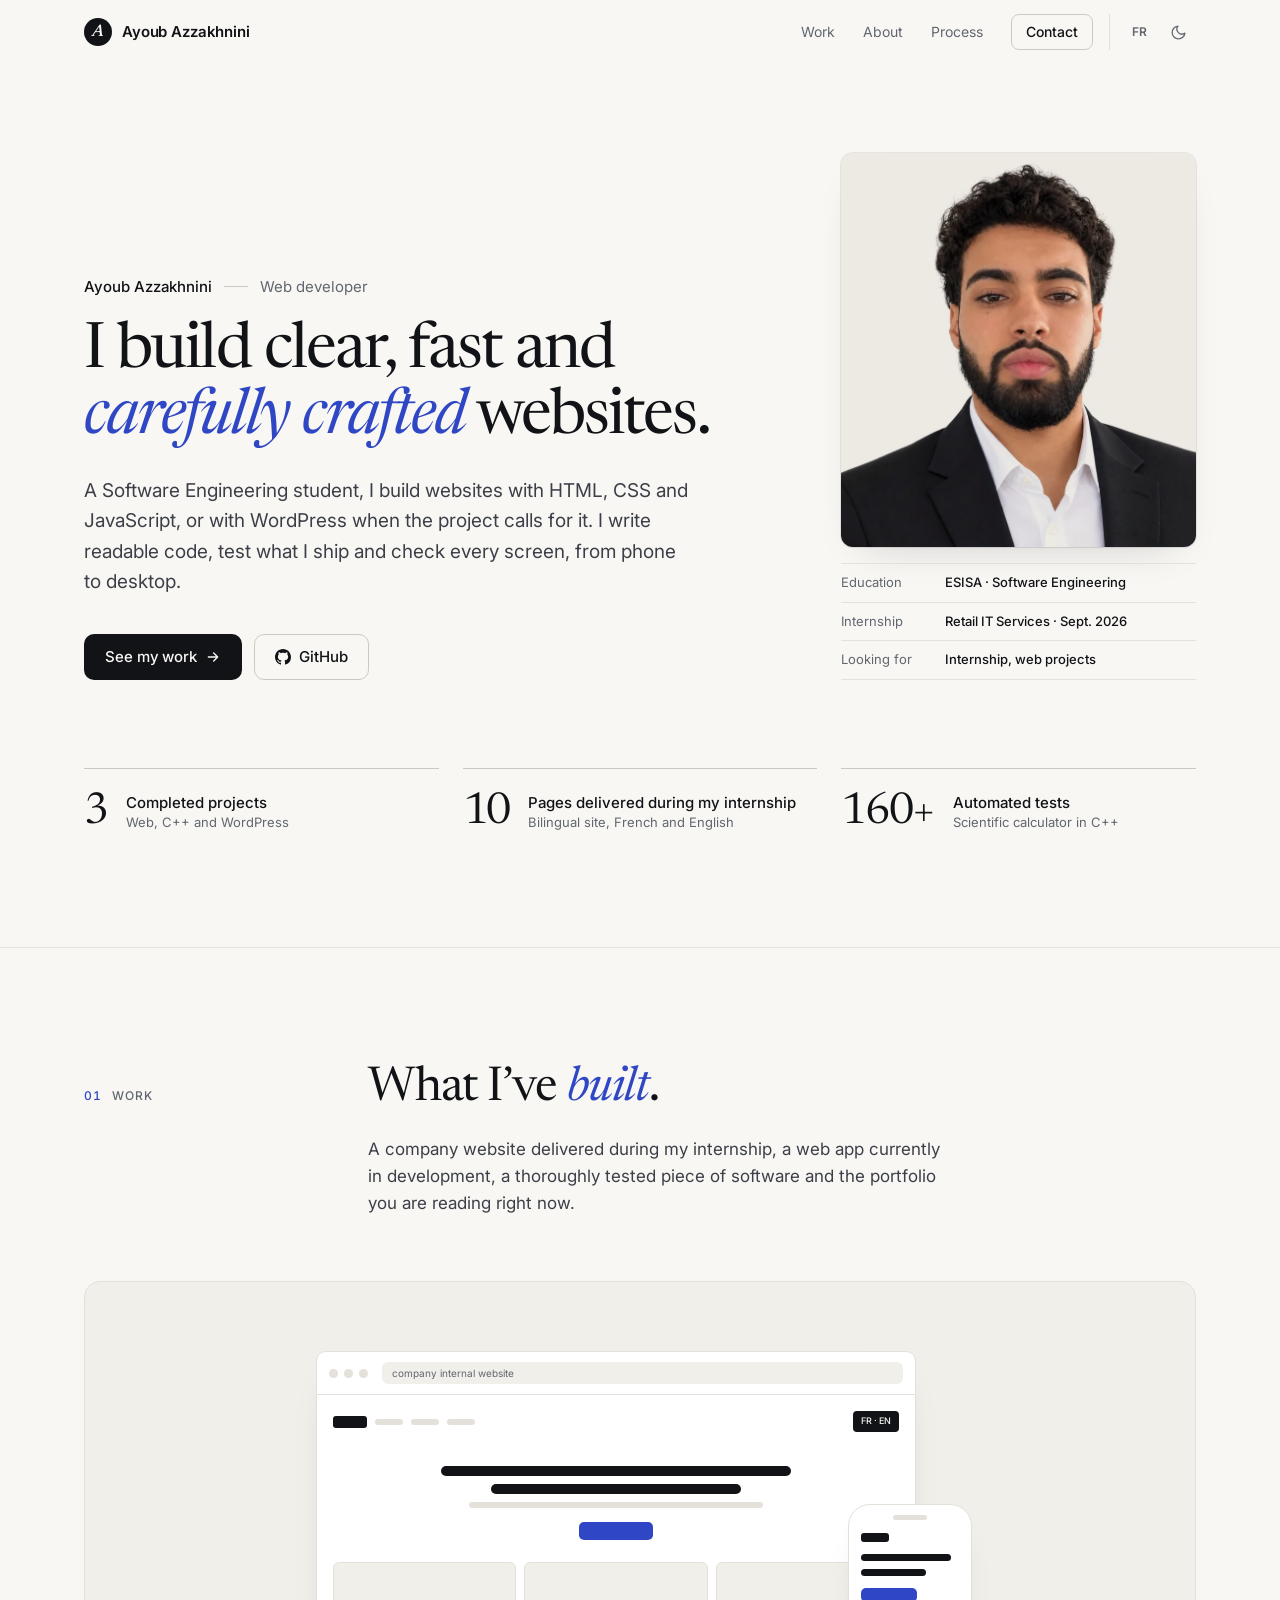
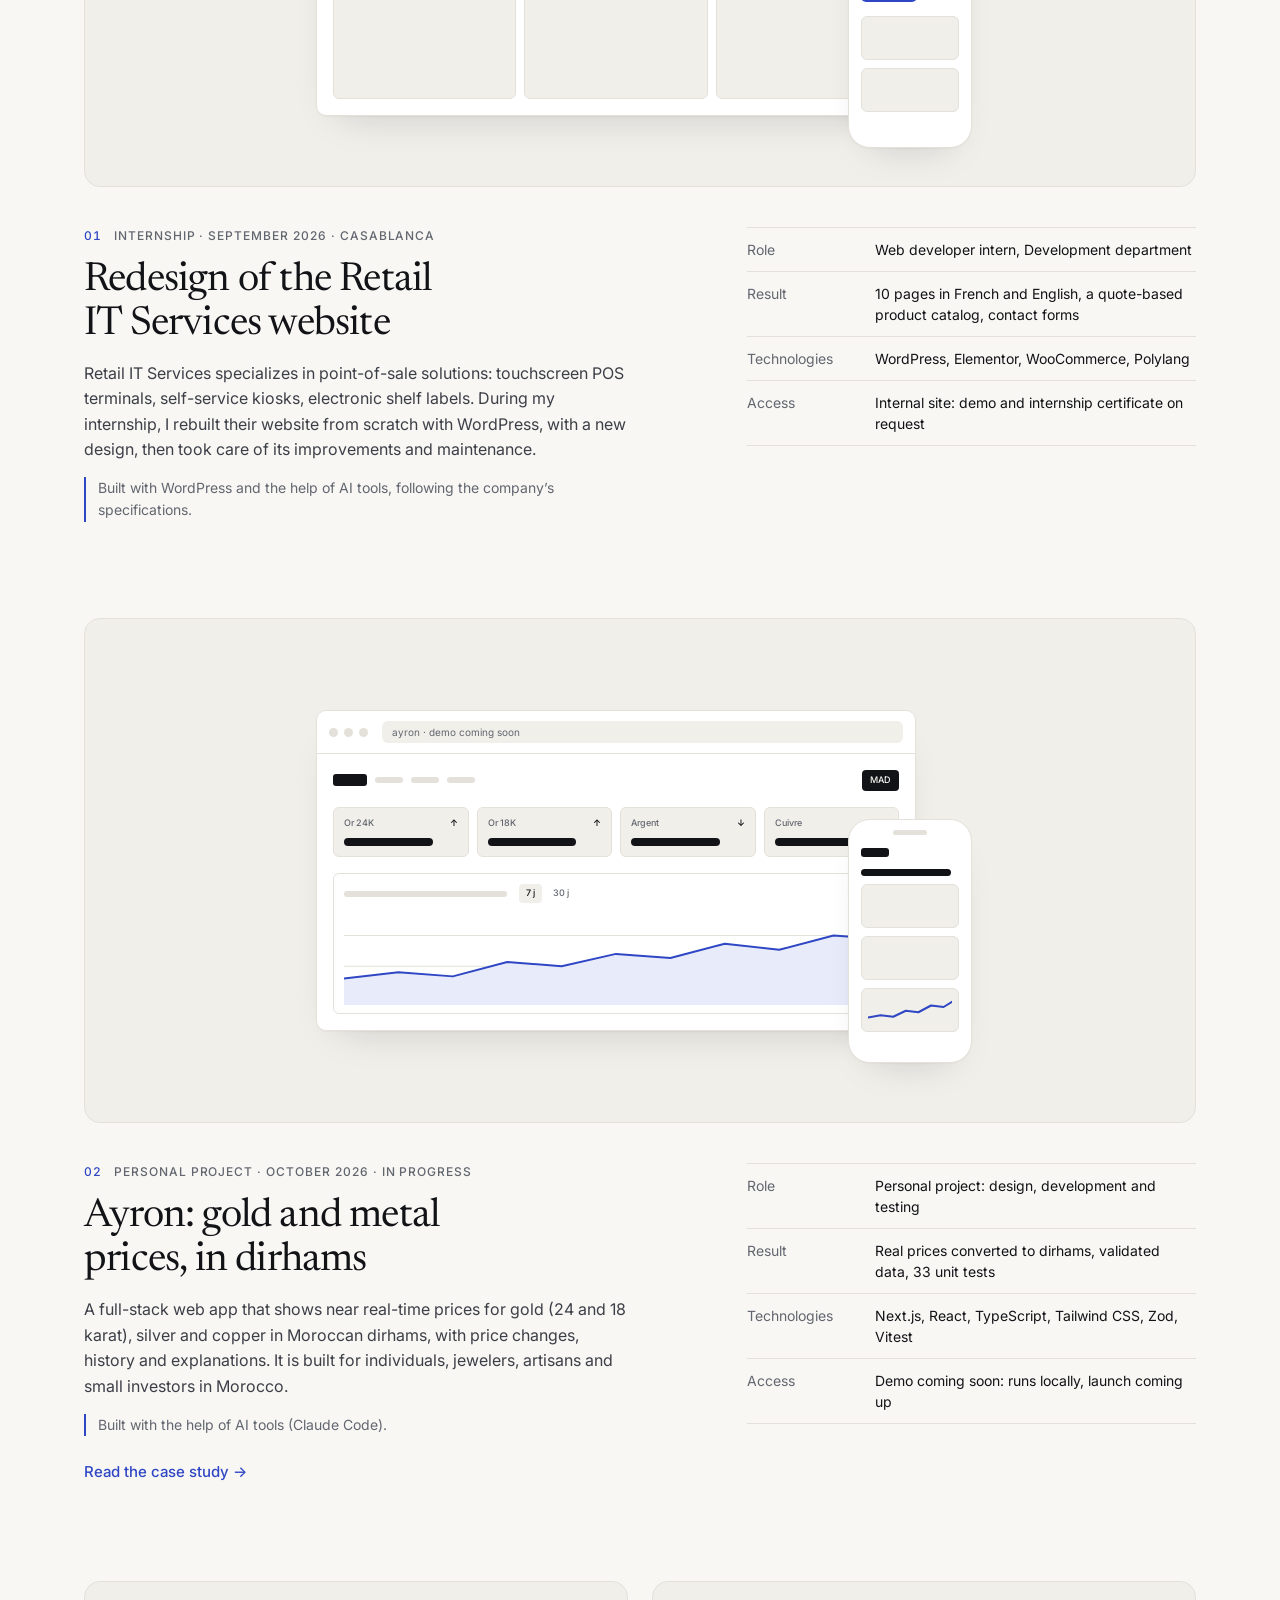
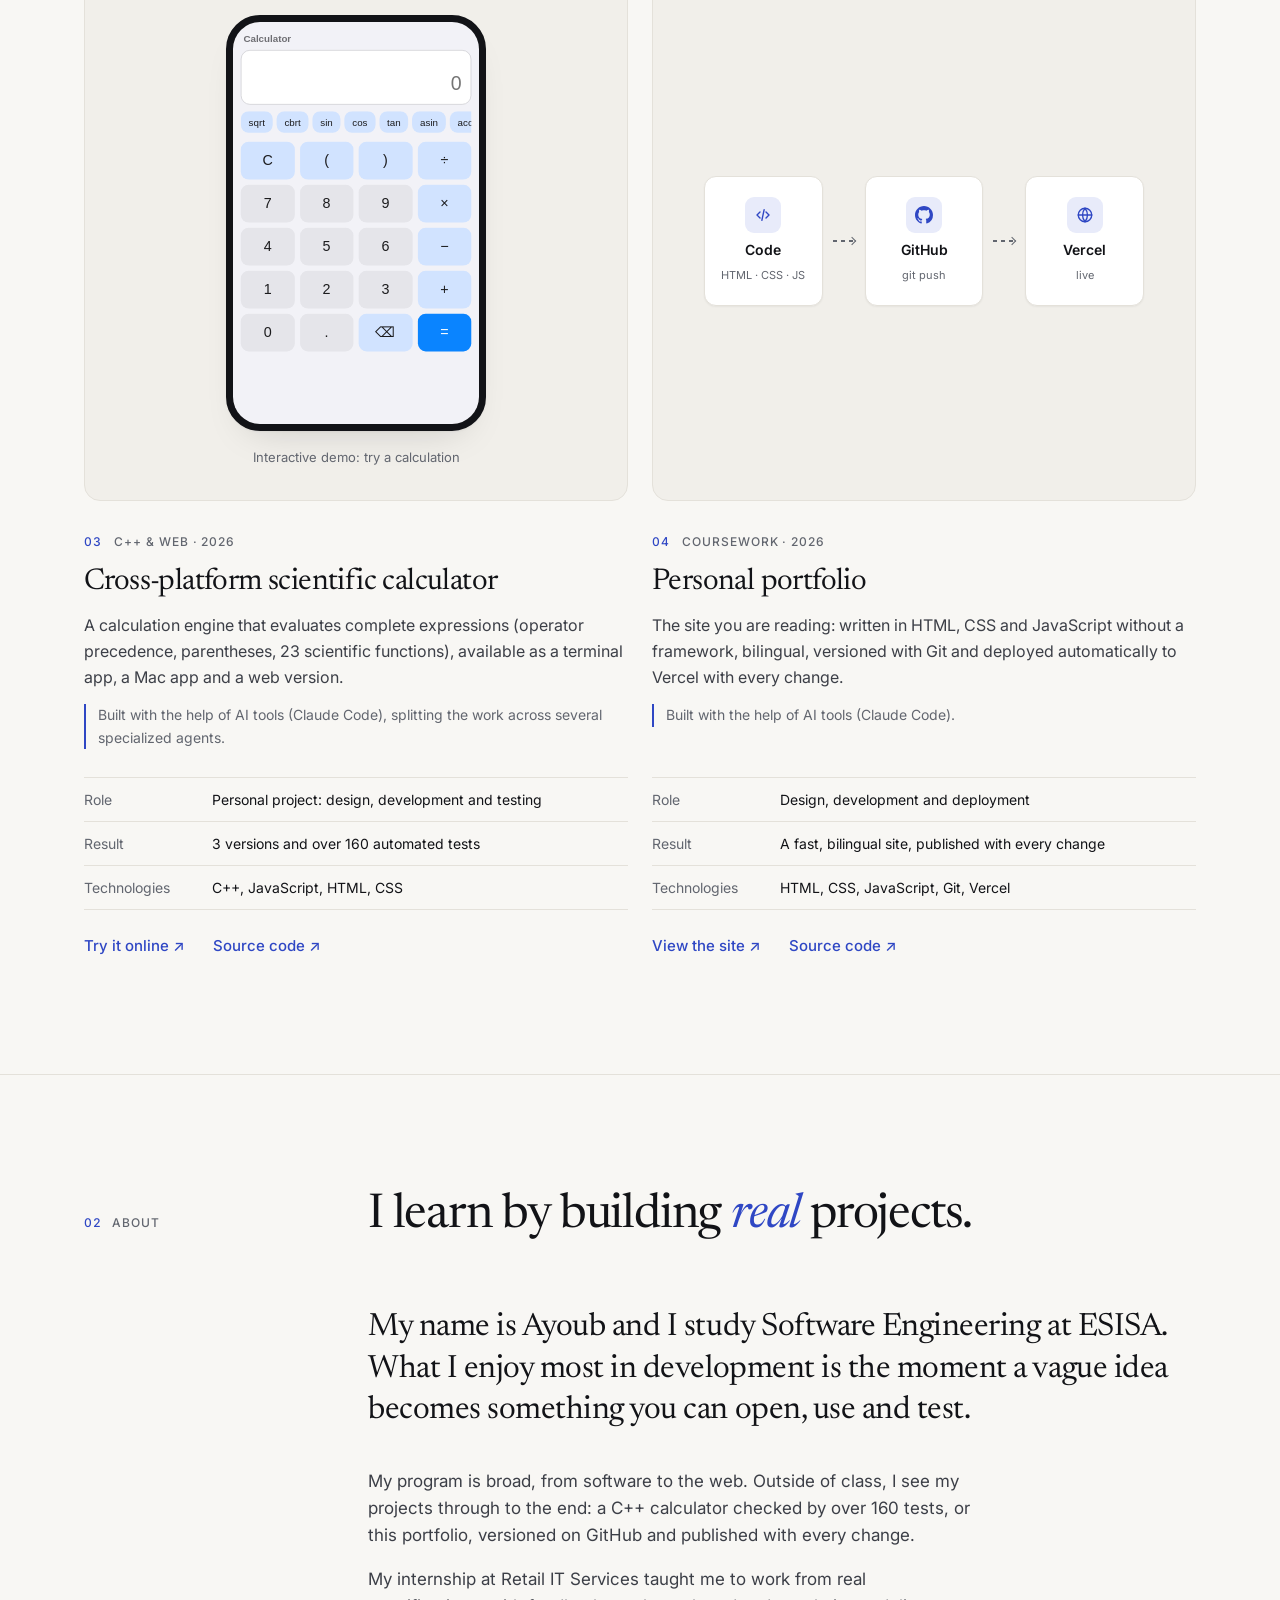
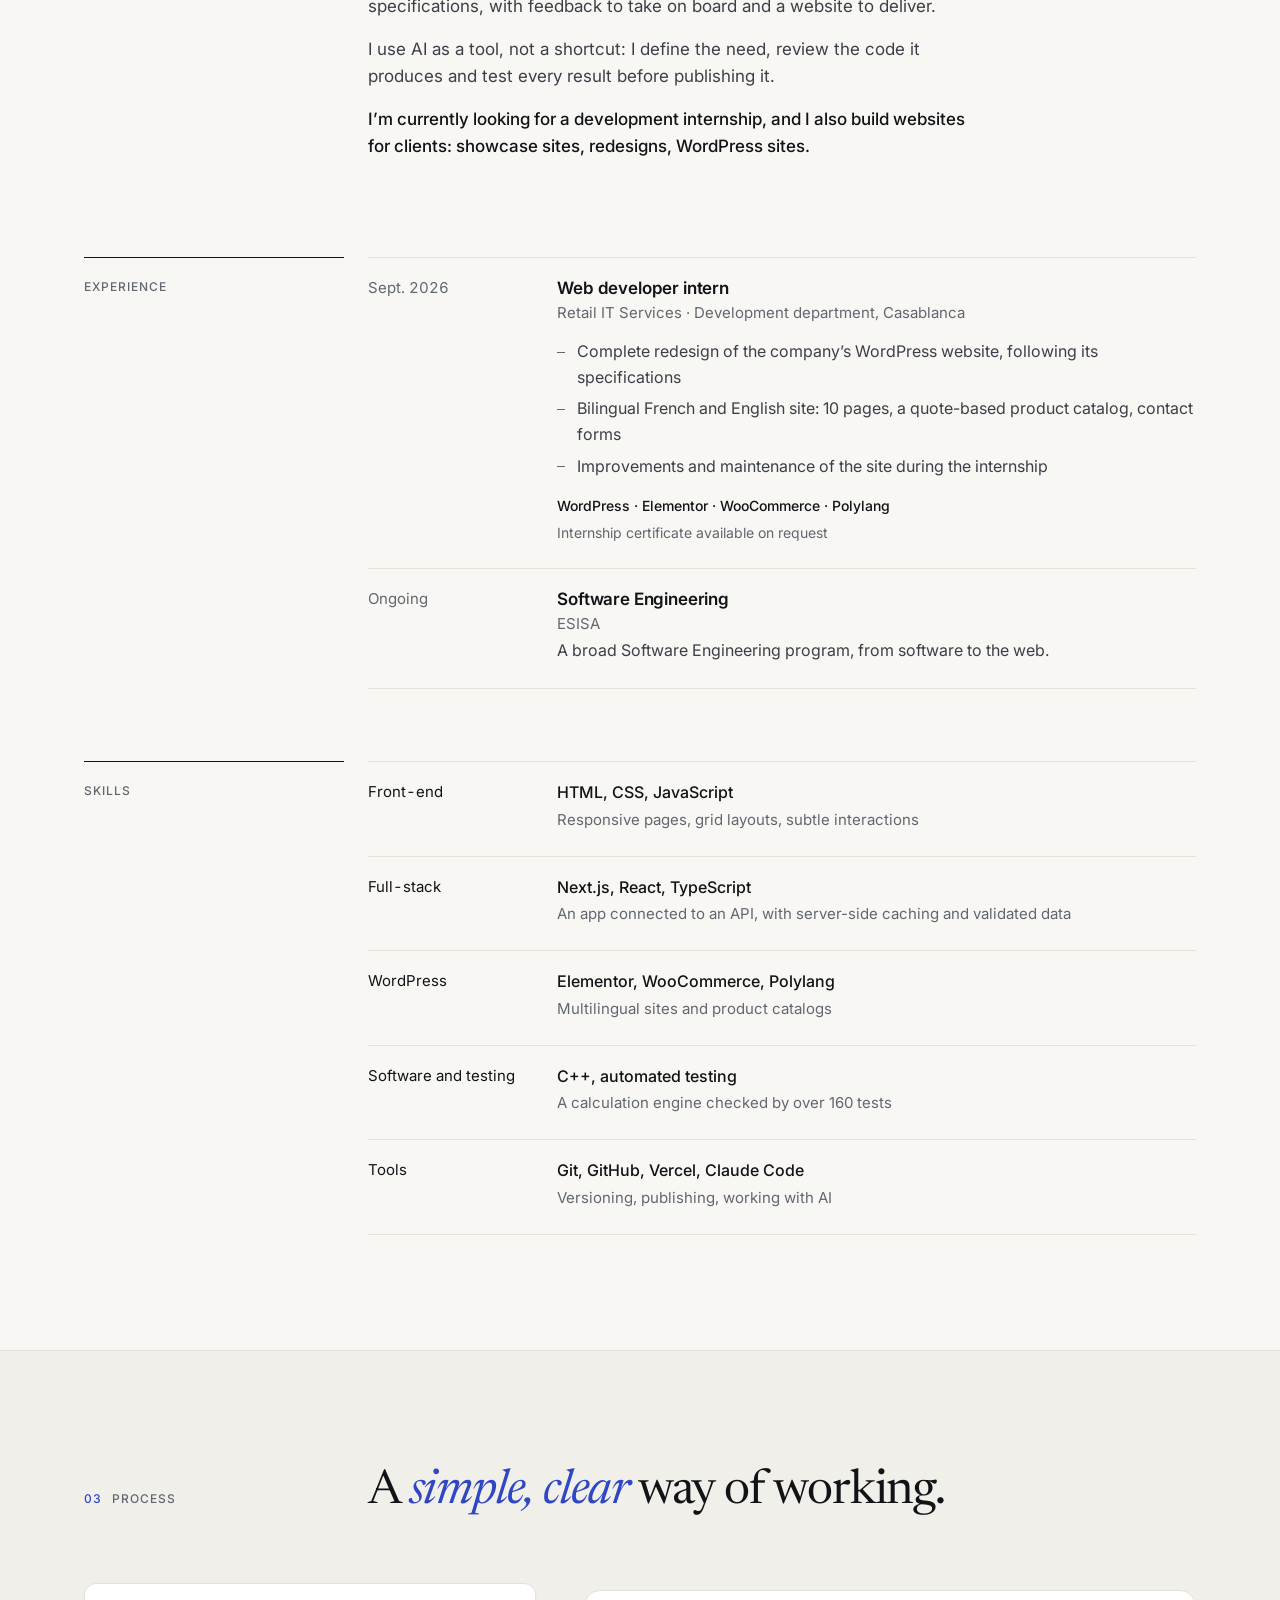
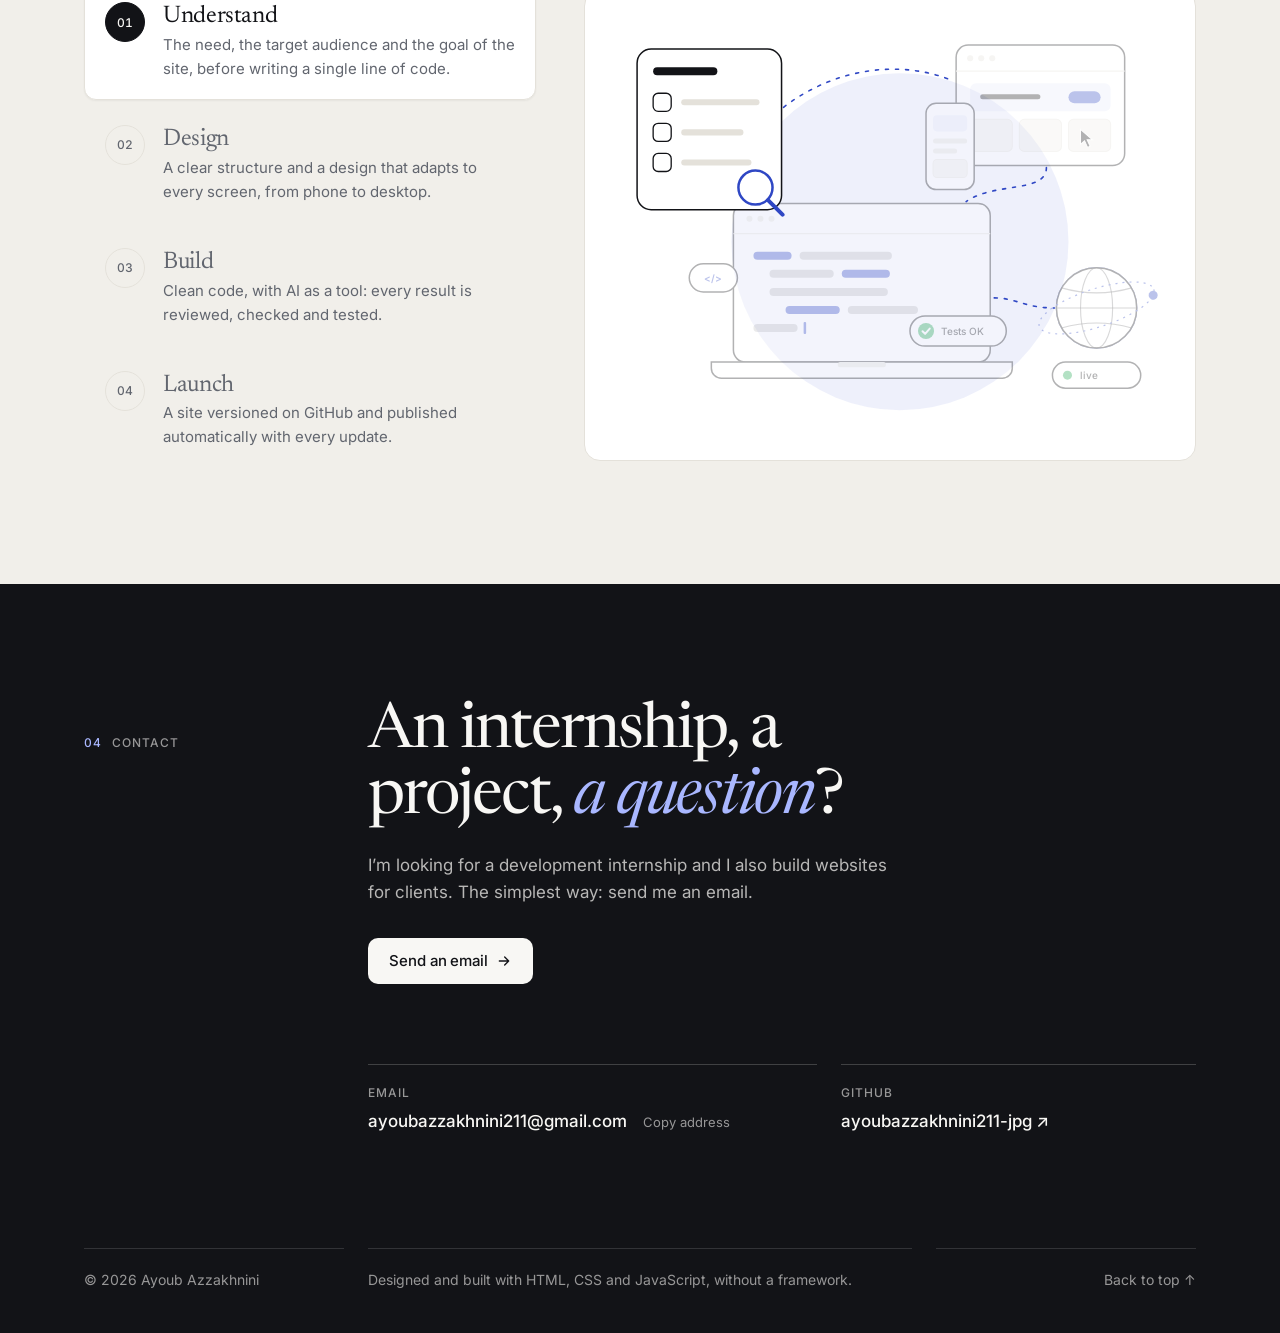
==== commit 205cad55: "v17 - statistiques de visites anonymes (Vercel Web Analytics) Co-Authored-By: Claude Opus 5.5 <norep" ====
--- a/index.html
+++ b/index.html
@@ -31,6 +31,8 @@
   <link rel="preconnect" href="https://fonts.gstatic.com" crossorigin>
   <link href="https://fonts.googleapis.com/css2?family=Inter:wght@400;500;600&family=Newsreader:ital,opsz,wght@0,6..72,400..500;1,6..72,400..500&display=swap" rel="stylesheet">
   <link rel="stylesheet" href="index.css">
+  <script defer src="stats.js"></script>
+  <script defer src="/_vercel/insights/script.js"></script>
 </head>
 <body>
   <div class="progress" id="progress" aria-hidden="true"></div>
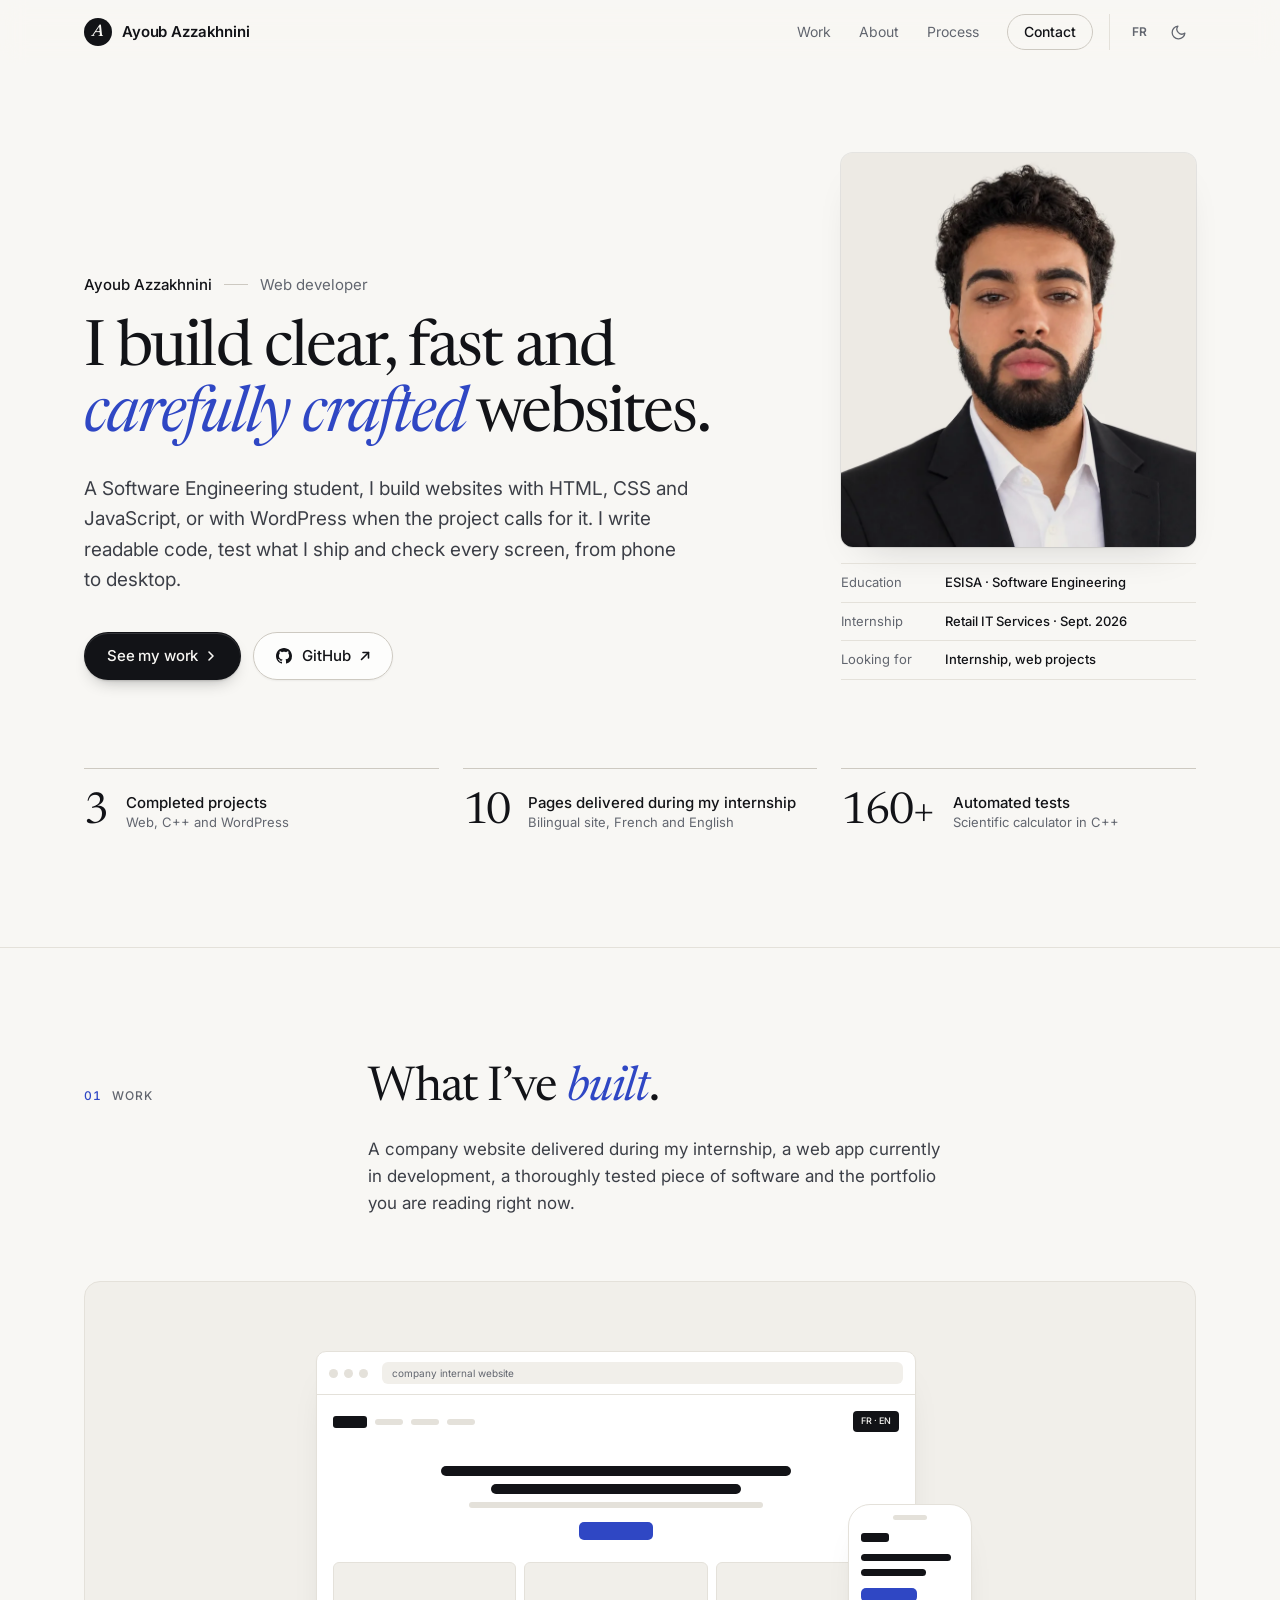
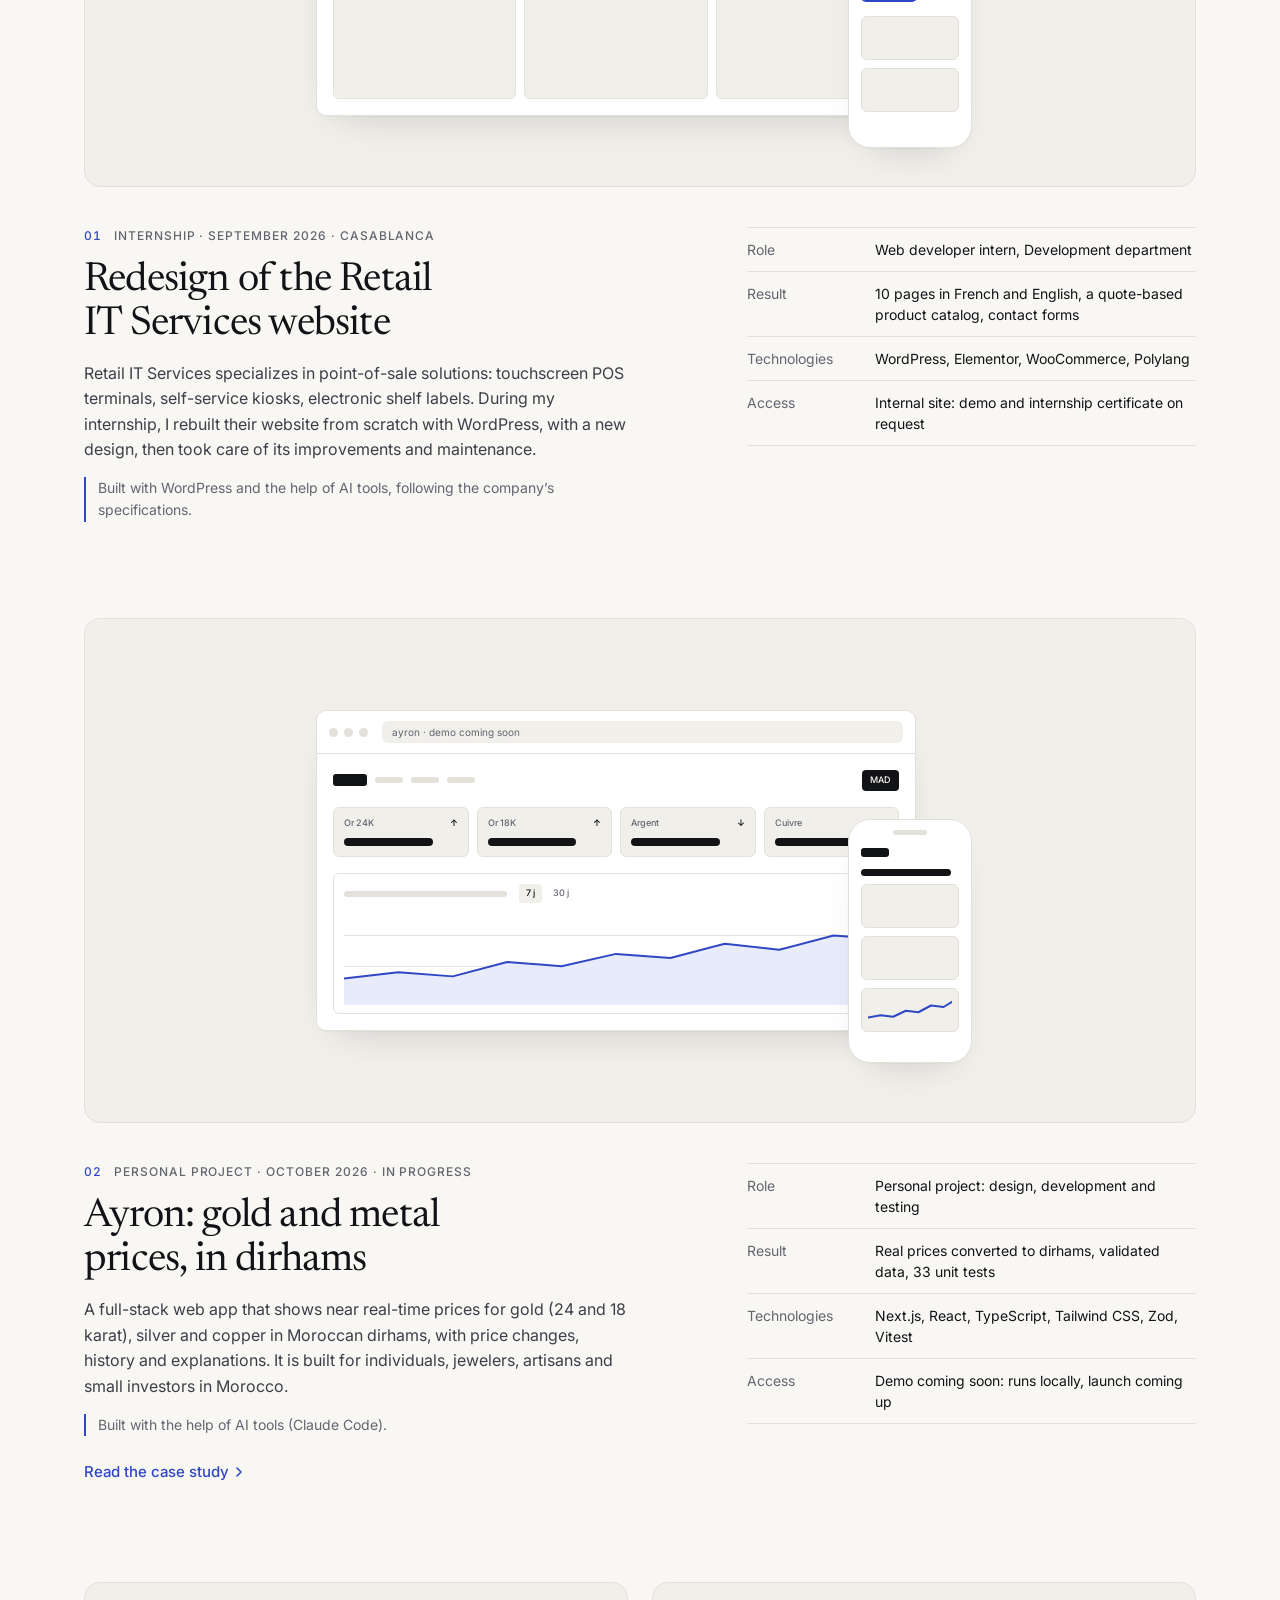
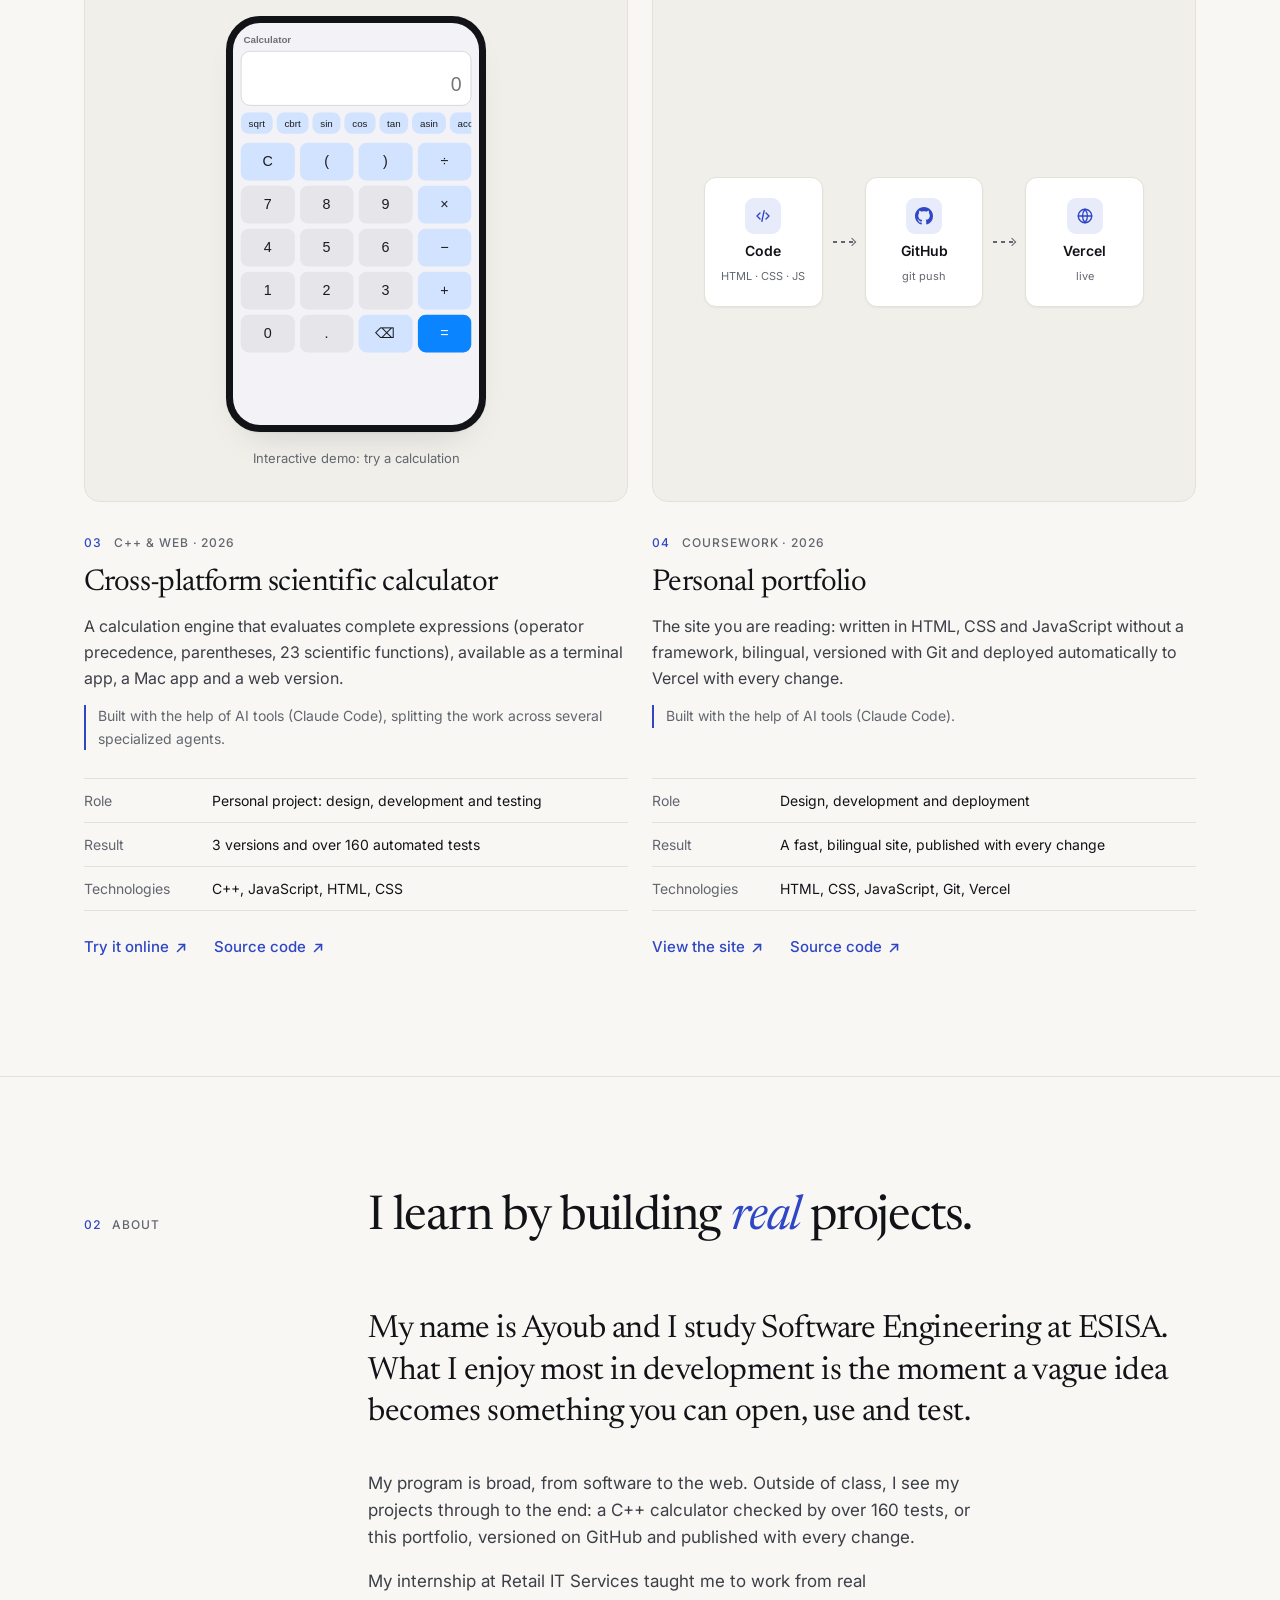
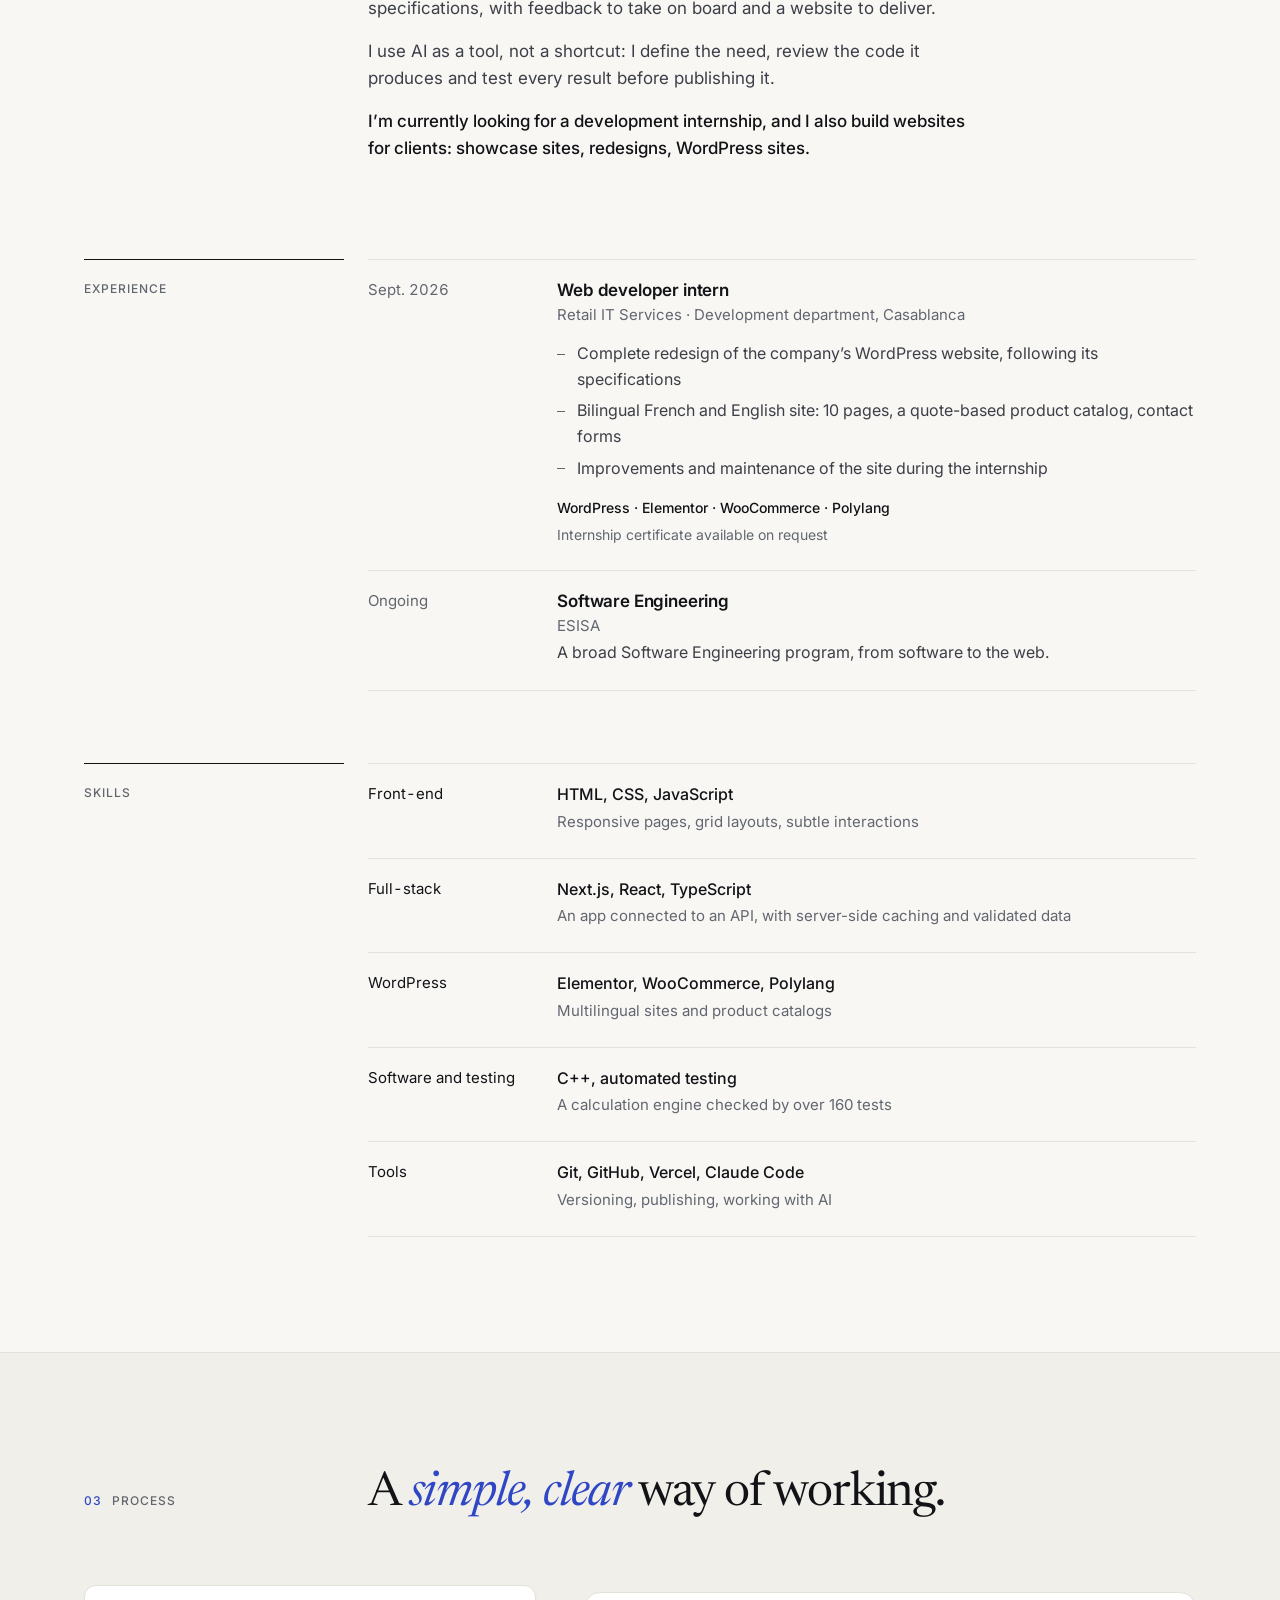
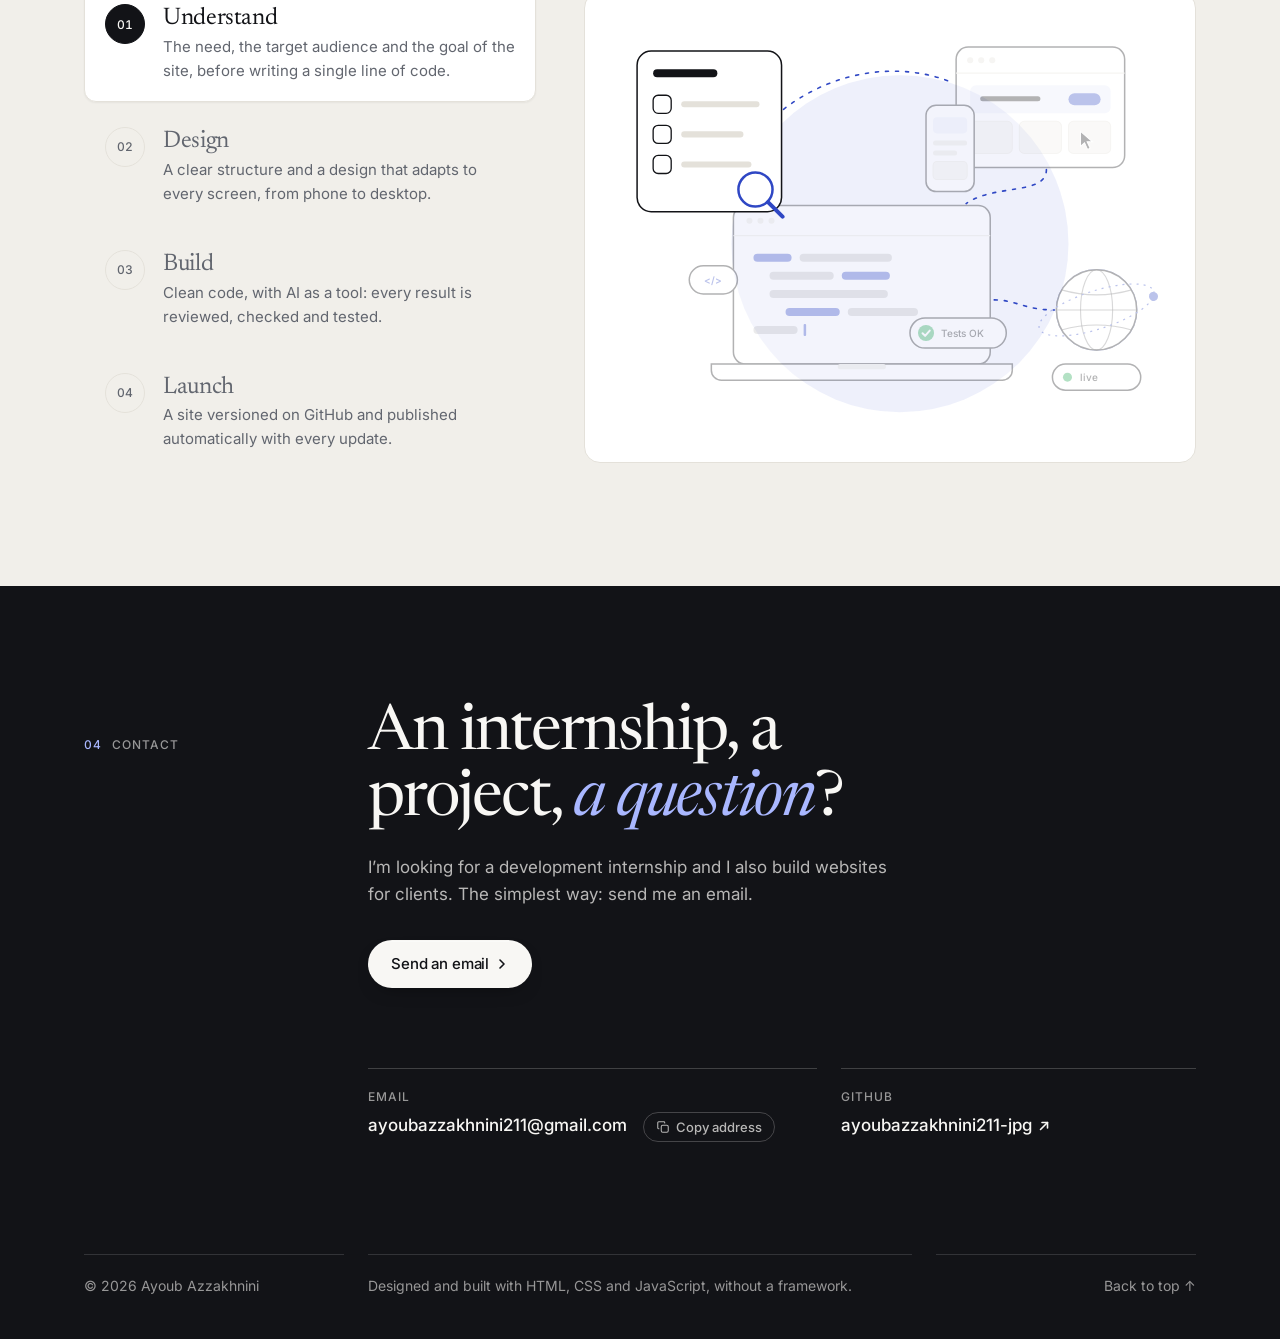
==== commit 1f3ed0b8: "v18 - boutons plus professionnels : forme pilule, fleches animees, bouton copier avec icone Co-Autho" ====
--- a/index.html
+++ b/index.html
@@ -80,11 +80,13 @@
           <div class="actions">
             <a href="#travaux" class="btn btn-primary">
               <span data-i18n="hero.cta">Voir mes travaux</span>
-              <svg viewBox="0 0 24 24" fill="none" stroke="currentColor" stroke-width="2" stroke-linecap="round" stroke-linejoin="round" aria-hidden="true"><path d="M5 12h14M13 6l6 6-6 6"/></svg>
+              <svg class="arrow" viewBox="0 0 10 10" aria-hidden="true"><path class="arrow-line" d="M0 5h7"/><path class="arrow-head" d="M1 1l4 4-4 4"/></svg>
             </a>
             <a href="https://github.com/ayoubazzakhnini211-jpg" class="btn btn-secondary" target="_blank" rel="noopener">
               <svg viewBox="0 0 16 16" aria-hidden="true" fill="currentColor"><path d="M8 0C3.58 0 0 3.58 0 8c0 3.54 2.29 6.53 5.47 7.59.4.07.55-.17.55-.38 0-.19-.01-.82-.01-1.49-2.01.37-2.53-.49-2.69-.94-.09-.23-.48-.94-.82-1.13-.28-.15-.68-.52-.01-.53.63-.01 1.08.58 1.23.82.72 1.21 1.87.87 2.33.66.07-.52.28-.87.51-1.07-1.78-.2-3.64-.89-3.64-3.95 0-.87.31-1.59.82-2.15-.08-.2-.36-1.02.08-2.12 0 0 .67-.21 2.2.82.64-.18 1.32-.27 2-.27.68 0 1.36.09 2 .27 1.53-1.04 2.2-.82 2.2-.82.44 1.1.16 1.92.08 2.12.51.56.82 1.27.82 2.15 0 3.07-1.87 3.75-3.65 3.95.29.25.54.73.54 1.48 0 1.07-.01 1.93-.01 2.2 0 .21.15.46.55.38A8.013 8.013 0 0016 8c0-4.42-3.58-8-8-8z"/></svg>
-              GitHub
+              <span>GitHub</span>
+              <span class="sr-only" data-i18n="a11y.newTab">(s'ouvre dans un nouvel onglet)</span>
+              <svg class="arrow arrow--out" viewBox="0 0 10 10" aria-hidden="true"><path class="arrow-line" d="M1.5 8.5l7-7"/><path class="arrow-head" d="M3 1.5h5.5V7"/></svg>
             </a>
           </div>
         </div>
@@ -261,7 +263,7 @@
                 </p>
                 <p class="project-ai" data-i18n="ayron.ai">Réalisé avec l'aide d'outils d'IA (Claude Code).</p>
                 <p class="project-links">
-                  <a class="link" href="projets/ayron.html" data-i18n="ayron.case">Lire l'étude de cas →</a>
+                  <a class="link link-arrow" href="projets/ayron.html"><span data-i18n="ayron.case">Lire l'étude de cas</span><svg class="arrow" viewBox="0 0 10 10" aria-hidden="true"><path class="arrow-line" d="M0 5h7"/><path class="arrow-head" d="M1 1l4 4-4 4"/></svg></a>
                 </p>
               </div>
               <dl class="specs project-specs">
@@ -296,8 +298,8 @@
                 <div><dt data-i18n="spec.stack">Technologies</dt><dd>C++, JavaScript, HTML, CSS</dd></div>
               </dl>
               <p class="project-links">
-                <a class="link" href="projets/calculatrice.html" target="_blank" rel="noopener" data-i18n="work2.try">Essayer en ligne ↗</a>
-                <a class="link" href="https://github.com/ayoubazzakhnini211-jpg/calculatrice" target="_blank" rel="noopener" data-i18n="work.source">Code source ↗</a>
+                <a class="link link-arrow" href="projets/calculatrice.html" target="_blank" rel="noopener"><span data-i18n="work2.try">Essayer en ligne</span><span class="sr-only" data-i18n="a11y.newTab">(s'ouvre dans un nouvel onglet)</span><svg class="arrow arrow--out" viewBox="0 0 10 10" aria-hidden="true"><path class="arrow-line" d="M1.5 8.5l7-7"/><path class="arrow-head" d="M3 1.5h5.5V7"/></svg></a>
+                <a class="link link-arrow" href="https://github.com/ayoubazzakhnini211-jpg/calculatrice" target="_blank" rel="noopener"><span data-i18n="work.source">Code source</span><span class="sr-only" data-i18n="a11y.newTab">(s'ouvre dans un nouvel onglet)</span><svg class="arrow arrow--out" viewBox="0 0 10 10" aria-hidden="true"><path class="arrow-line" d="M1.5 8.5l7-7"/><path class="arrow-head" d="M3 1.5h5.5V7"/></svg></a>
               </p>
             </div>
           </article>
@@ -339,8 +341,8 @@
                 <div><dt data-i18n="spec.stack">Technologies</dt><dd>HTML, CSS, JavaScript, Git, Vercel</dd></div>
               </dl>
               <p class="project-links">
-                <a class="link" href="https://tp1-ten-green.vercel.app" target="_blank" rel="noopener" data-i18n="work3.view">Voir le site ↗</a>
-                <a class="link" href="https://github.com/ayoubazzakhnini211-jpg/tp1" target="_blank" rel="noopener" data-i18n="work.source">Code source ↗</a>
+                <a class="link link-arrow" href="https://tp1-ten-green.vercel.app" target="_blank" rel="noopener"><span data-i18n="work3.view">Voir le site</span><span class="sr-only" data-i18n="a11y.newTab">(s'ouvre dans un nouvel onglet)</span><svg class="arrow arrow--out" viewBox="0 0 10 10" aria-hidden="true"><path class="arrow-line" d="M1.5 8.5l7-7"/><path class="arrow-head" d="M3 1.5h5.5V7"/></svg></a>
+                <a class="link link-arrow" href="https://github.com/ayoubazzakhnini211-jpg/tp1" target="_blank" rel="noopener"><span data-i18n="work.source">Code source</span><span class="sr-only" data-i18n="a11y.newTab">(s'ouvre dans un nouvel onglet)</span><svg class="arrow arrow--out" viewBox="0 0 10 10" aria-hidden="true"><path class="arrow-line" d="M1.5 8.5l7-7"/><path class="arrow-head" d="M3 1.5h5.5V7"/></svg></a>
               </p>
             </div>
           </article>
@@ -644,7 +646,7 @@
             <div class="actions">
               <a class="btn btn-invert" href="#contact" data-email>
                 <span data-i18n="contact.cta">Écrire un email</span>
-                <svg viewBox="0 0 24 24" fill="none" stroke="currentColor" stroke-width="2" stroke-linecap="round" stroke-linejoin="round" aria-hidden="true"><path d="M5 12h14M13 6l6 6-6 6"/></svg>
+                <svg class="arrow" viewBox="0 0 10 10" aria-hidden="true"><path class="arrow-line" d="M0 5h7"/><path class="arrow-head" d="M1 1l4 4-4 4"/></svg>
               </a>
             </div>
           </div>
@@ -657,15 +659,21 @@
               <dd>
                 <a class="link" href="#contact" data-email data-email-text>ayoubazzakhnini211 [at] gmail.com</a>
                 <button class="copy-btn" id="copy-email" type="button">
-                  <span class="copy-label" data-i18n="contact.copy">Copier l'adresse</span>
-                  <span class="copy-done" data-i18n="contact.copied">Adresse copiée</span>
+                  <span class="copy-label">
+                    <svg viewBox="0 0 24 24" aria-hidden="true"><rect x="9" y="9" width="12" height="12" rx="2.5"/><path d="M5 15H4.5A1.5 1.5 0 0 1 3 13.5v-9A1.5 1.5 0 0 1 4.5 3h9A1.5 1.5 0 0 1 15 4.5V5"/></svg>
+                    <span data-i18n="contact.copy">Copier l'adresse</span>
+                  </span>
+                  <span class="copy-done">
+                    <svg viewBox="0 0 24 24" aria-hidden="true"><path d="M5 12.5l4.5 4.5L19 7.5"/></svg>
+                    <span data-i18n="contact.copied">Adresse copiée</span>
+                  </span>
                 </button>
                 <span class="sr-only" id="copy-status" role="status"></span>
               </dd>
             </div>
             <div>
               <dt>GitHub</dt>
-              <dd><a class="link" href="https://github.com/ayoubazzakhnini211-jpg" target="_blank" rel="noopener">ayoubazzakhnini211-jpg ↗</a></dd>
+              <dd><a class="link link-arrow" href="https://github.com/ayoubazzakhnini211-jpg" target="_blank" rel="noopener"><span>ayoubazzakhnini211-jpg</span><span class="sr-only" data-i18n="a11y.newTab">(s'ouvre dans un nouvel onglet)</span><svg class="arrow arrow--out" viewBox="0 0 10 10" aria-hidden="true"><path class="arrow-line" d="M1.5 8.5l7-7"/><path class="arrow-head" d="M3 1.5h5.5V7"/></svg></a></dd>
             </div>
           </dl>
         </div>
--- a/index.css
+++ b/index.css
@@ -212,6 +212,57 @@
 }
 .link:hover { background-size: 100% 1px; }
 
+/* Lien avec flèche : seul le texte se souligne, la flèche avance */
+.link-arrow {
+  display: inline-flex;
+  align-items: center;
+  gap: 7px;
+  background: none;
+}
+.link-arrow > span:not(.sr-only) {
+  padding-bottom: 1px;
+  background: linear-gradient(currentColor, currentColor) 0 100% / 0 1px no-repeat;
+  transition: background-size .35s var(--ease);
+}
+.link-arrow:hover > span { background-size: 100% 1px; }
+
+/* Flèche des boutons et des liens : au survol, la tige apparaît et la pointe avance */
+.arrow {
+  flex: none;
+  width: 10px;
+  height: 10px;
+  overflow: visible;
+  fill: none;
+  stroke: currentColor;
+  stroke-width: 1.6;
+  stroke-linecap: round;
+  stroke-linejoin: round;
+}
+.arrow-line {
+  opacity: 0;
+  transition: opacity .2s var(--ease);
+}
+.arrow-head { transition: transform .2s var(--ease); }
+a:hover > .arrow .arrow-line,
+a:focus-visible > .arrow .arrow-line { opacity: 1; }
+a:hover > .arrow .arrow-head,
+a:focus-visible > .arrow .arrow-head { transform: translateX(3px); }
+
+/* Lien externe : flèche en diagonale, qui part vers le haut au survol */
+.arrow--out { transition: transform .2s var(--ease); }
+.arrow--out .arrow-line { opacity: 1; }
+a:hover > .arrow--out,
+a:focus-visible > .arrow--out { transform: translate(2px, -2px); }
+a:hover > .arrow--out .arrow-head,
+a:focus-visible > .arrow--out .arrow-head { transform: none; }
+
+/* Le contour de focus suit la forme arrondie des boutons */
+.btn:focus-visible,
+.menu-cta:focus-visible,
+.icon-btn:focus-visible,
+.burger:focus-visible,
+.copy-btn:focus-visible { border-radius: 999px; }
+
 /* Barre de progression */
 .progress {
   position: fixed;
@@ -286,10 +337,11 @@
   align-items: center;
   height: 36px;
   margin-left: 12px;
-  padding: 0 14px;
+  padding: 0 16px;
   font-weight: 500;
   color: var(--text);
   border: 1px solid var(--line-strong);
+  border-radius: 999px;
 }
 .menu .menu-cta:hover {
   color: var(--on-ink);
@@ -314,7 +366,7 @@
   color: var(--muted);
   background: transparent;
   border: 0;
-  border-radius: 8px;
+  border-radius: 999px;
   cursor: pointer;
   transition: color .2s ease, background-color .2s ease;
 }
@@ -346,7 +398,7 @@
 .burger[aria-expanded="true"] span:first-child { transform: translateY(3.25px) rotate(45deg); }
 .burger[aria-expanded="true"] span:last-child { transform: translateY(-3.25px) rotate(-45deg); }
 
-/* Boutons */
+/* Boutons : forme pilule, relief discret, léger soulèvement au survol */
 .actions {
   display: flex;
   flex-wrap: wrap;
@@ -358,48 +410,77 @@
   display: inline-flex;
   align-items: center;
   justify-content: center;
-  gap: 8px;
-  height: 46px;
-  padding: 0 20px;
+  gap: 10px;
+  height: 48px;
+  padding: 0 22px;
   font-size: .9375rem;
   font-weight: 500;
-  letter-spacing: -0.005em;
+  letter-spacing: -0.01em;
   white-space: nowrap;
   border: 1px solid transparent;
-  border-radius: var(--radius-sm);
-  transition: background-color .2s ease, border-color .2s ease, color .2s ease;
-}
-.btn svg {
+  border-radius: 999px;
+  transition: background-color .2s ease, border-color .2s ease, color .2s ease, box-shadow .25s var(--ease), transform .25s var(--ease);
+}
+.btn > svg:not(.arrow) {
   flex: none;
   width: 16px;
   height: 16px;
-  transition: transform .25s var(--ease);
-}
-.btn:hover svg:last-child { transform: translateX(3px); }
-.btn:active { transform: translateY(1px); }
+}
 
 .btn-primary {
   color: var(--on-ink);
   background: var(--ink);
-}
-.btn-primary:hover { background: color-mix(in srgb, var(--ink) 84%, var(--bg)); }
-
+  box-shadow:
+    inset 0 1px 0 rgba(255, 255, 255, .14),
+    0 1px 2px rgba(18, 19, 23, .14),
+    0 8px 18px -10px rgba(18, 19, 23, .45);
+}
 .btn-secondary {
   color: var(--text);
-  background: transparent;
+  background: color-mix(in srgb, var(--surface) 70%, transparent);
   border-color: var(--line-strong);
-}
-.btn-secondary:hover {
-  background: var(--surface);
-  border-color: var(--text);
-}
-.btn-secondary:hover svg:last-child { transform: none; }
-
+  box-shadow: var(--shadow-sm);
+}
 .btn-invert {
   color: var(--ink);
   background: var(--on-ink);
-}
-.btn-invert:hover { background: color-mix(in srgb, var(--on-ink) 86%, var(--ink)); }
+  box-shadow:
+    inset 0 1px 0 rgba(255, 255, 255, .3),
+    0 8px 18px -10px rgba(0, 0, 0, .5);
+}
+
+@media (hover: hover) {
+  .btn:hover { transform: translateY(-1px); }
+  /* Une pointe de bleu dans le noir, la couleur d'accent du site */
+  .btn-primary:hover {
+    background: color-mix(in srgb, var(--ink) 86%, var(--accent));
+    box-shadow:
+      inset 0 1px 0 rgba(255, 255, 255, .14),
+      0 2px 4px rgba(18, 19, 23, .14),
+      0 14px 28px -12px rgba(18, 19, 23, .5);
+  }
+  .btn-secondary:hover {
+    background: var(--surface);
+    border-color: var(--text);
+  }
+  .btn-invert:hover { background: color-mix(in srgb, var(--on-ink) 88%, var(--accent-on-ink)); }
+}
+
+/* Après le survol, pour que l'appui l'emporte */
+.btn:active {
+  transform: scale(.98);
+  transition-duration: .08s;
+}
+
+@media (prefers-reduced-motion: reduce) {
+  .btn,
+  .arrow,
+  .arrow-line,
+  .arrow-head { transition: none; }
+  .btn:hover,
+  .btn:active,
+  a:hover > .arrow--out { transform: none; }
+}
 
 /* Fiche d'informations (légende de la photo, détails des projets) */
 .specs {
@@ -1370,20 +1451,46 @@
 
 .copy-btn {
   display: none;
-  padding: 0;
+  align-items: center;
+  align-self: center;
+  height: 30px;
+  padding: 0 12px;
   font-size: .8125rem;
-  color: color-mix(in srgb, var(--on-ink) 58%, transparent);
+  font-weight: 500;
+  color: color-mix(in srgb, var(--on-ink) 72%, transparent);
   background: none;
-  border: 0;
+  border: 1px solid color-mix(in srgb, var(--on-ink) 22%, transparent);
+  border-radius: 999px;
   cursor: pointer;
-  transition: color .2s ease;
+  transition: color .2s ease, border-color .2s ease;
 }
 .js .copy-btn { display: inline-flex; }
-.copy-btn:hover { color: var(--on-ink); }
-.copy-done { display: none; }
-.copy-btn.is-copied { color: var(--accent-on-ink); }
+.copy-btn:hover {
+  color: var(--on-ink);
+  border-color: color-mix(in srgb, var(--on-ink) 50%, transparent);
+}
+.copy-btn svg {
+  width: 14px;
+  height: 14px;
+  fill: none;
+  stroke: currentColor;
+  stroke-width: 1.8;
+  stroke-linecap: round;
+  stroke-linejoin: round;
+}
+.copy-label,
+.copy-done {
+  display: inline-flex;
+  align-items: center;
+  gap: 6px;
+}
+.copy-done,
 .copy-btn.is-copied .copy-label { display: none; }
-.copy-btn.is-copied .copy-done { display: inline; }
+.copy-btn.is-copied {
+  color: var(--accent-on-ink);
+  border-color: currentColor;
+}
+.copy-btn.is-copied .copy-done { display: inline-flex; }
 
 /* Footer */
 .footer {
@@ -1539,7 +1646,7 @@
     color: var(--on-ink);
     background: var(--ink);
     border: 0;
-    border-radius: var(--radius-sm);
+    border-radius: 999px;
   }
 
   .hero-text,
@@ -1607,6 +1714,8 @@
   .actions .btn {
     flex: 1 1 auto;
     height: 48px;
+    gap: 8px;
+    padding: 0 18px;
   }
 
   .facts {
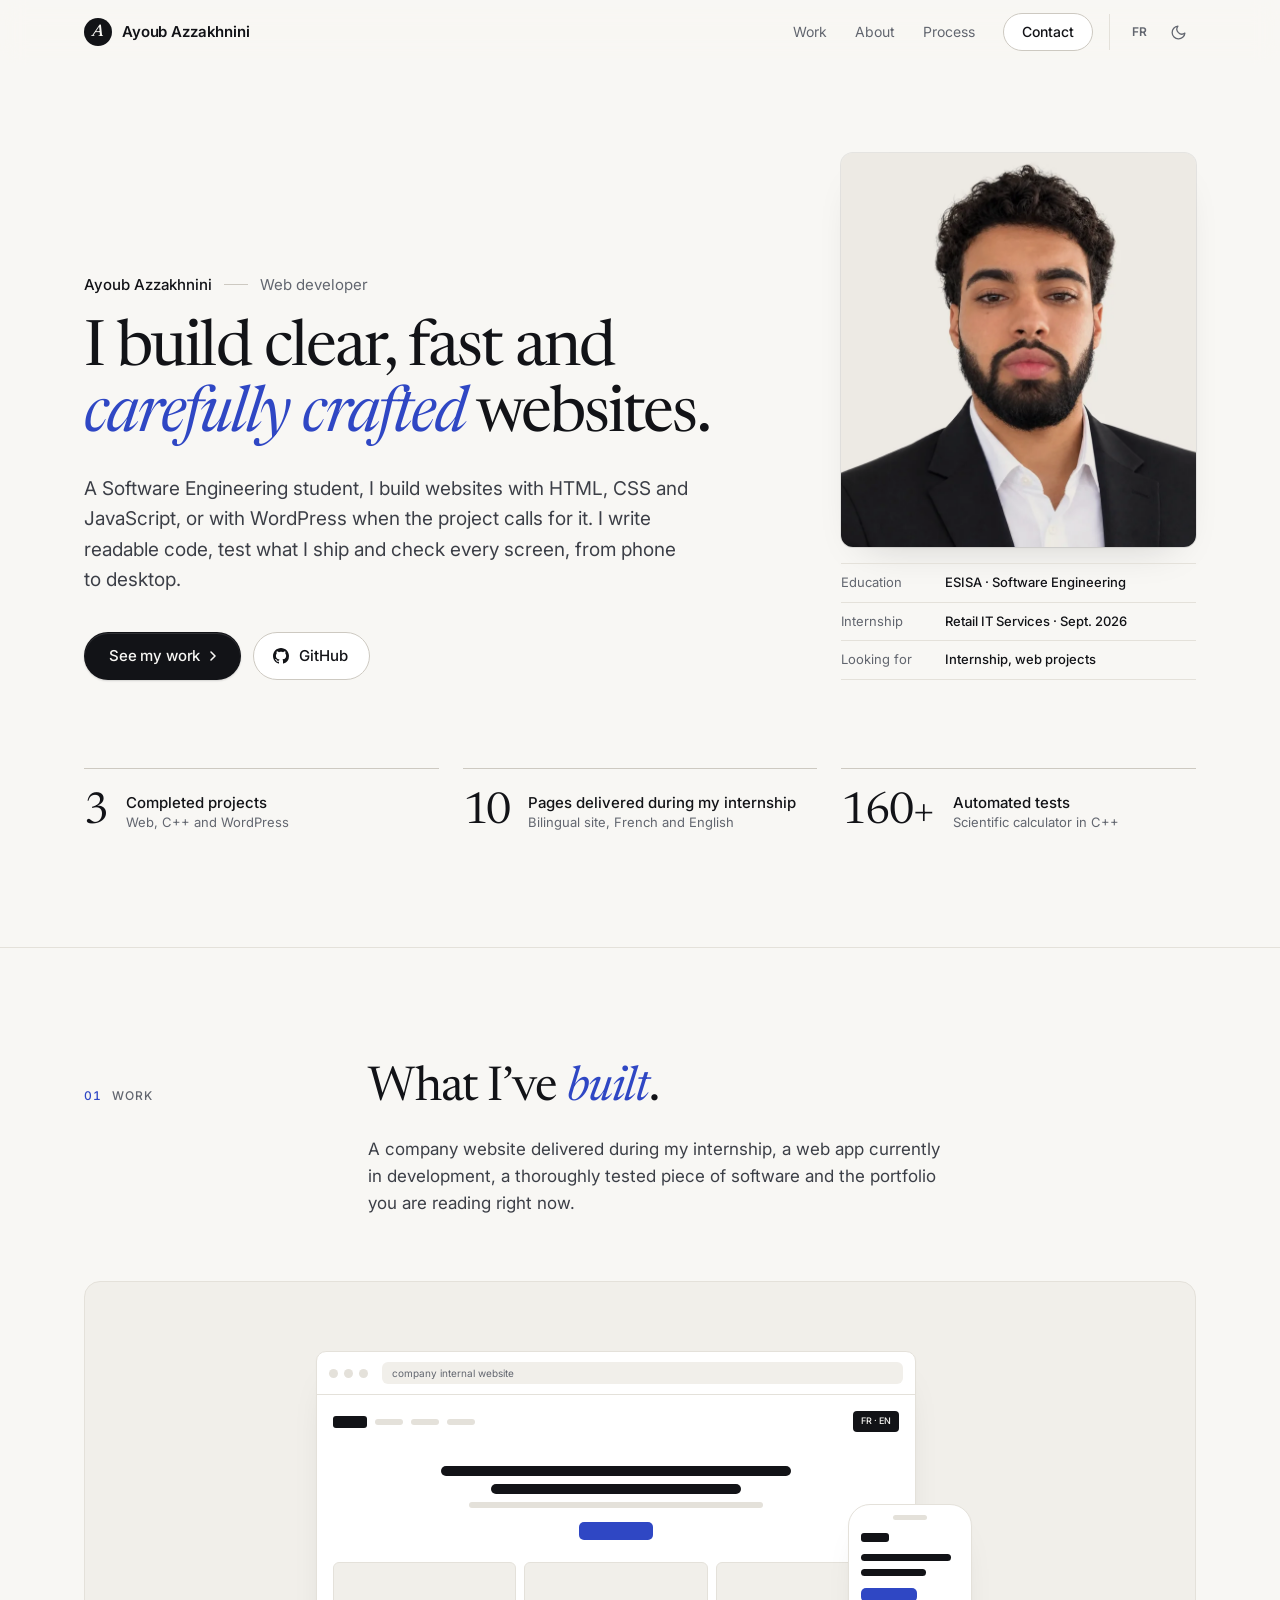
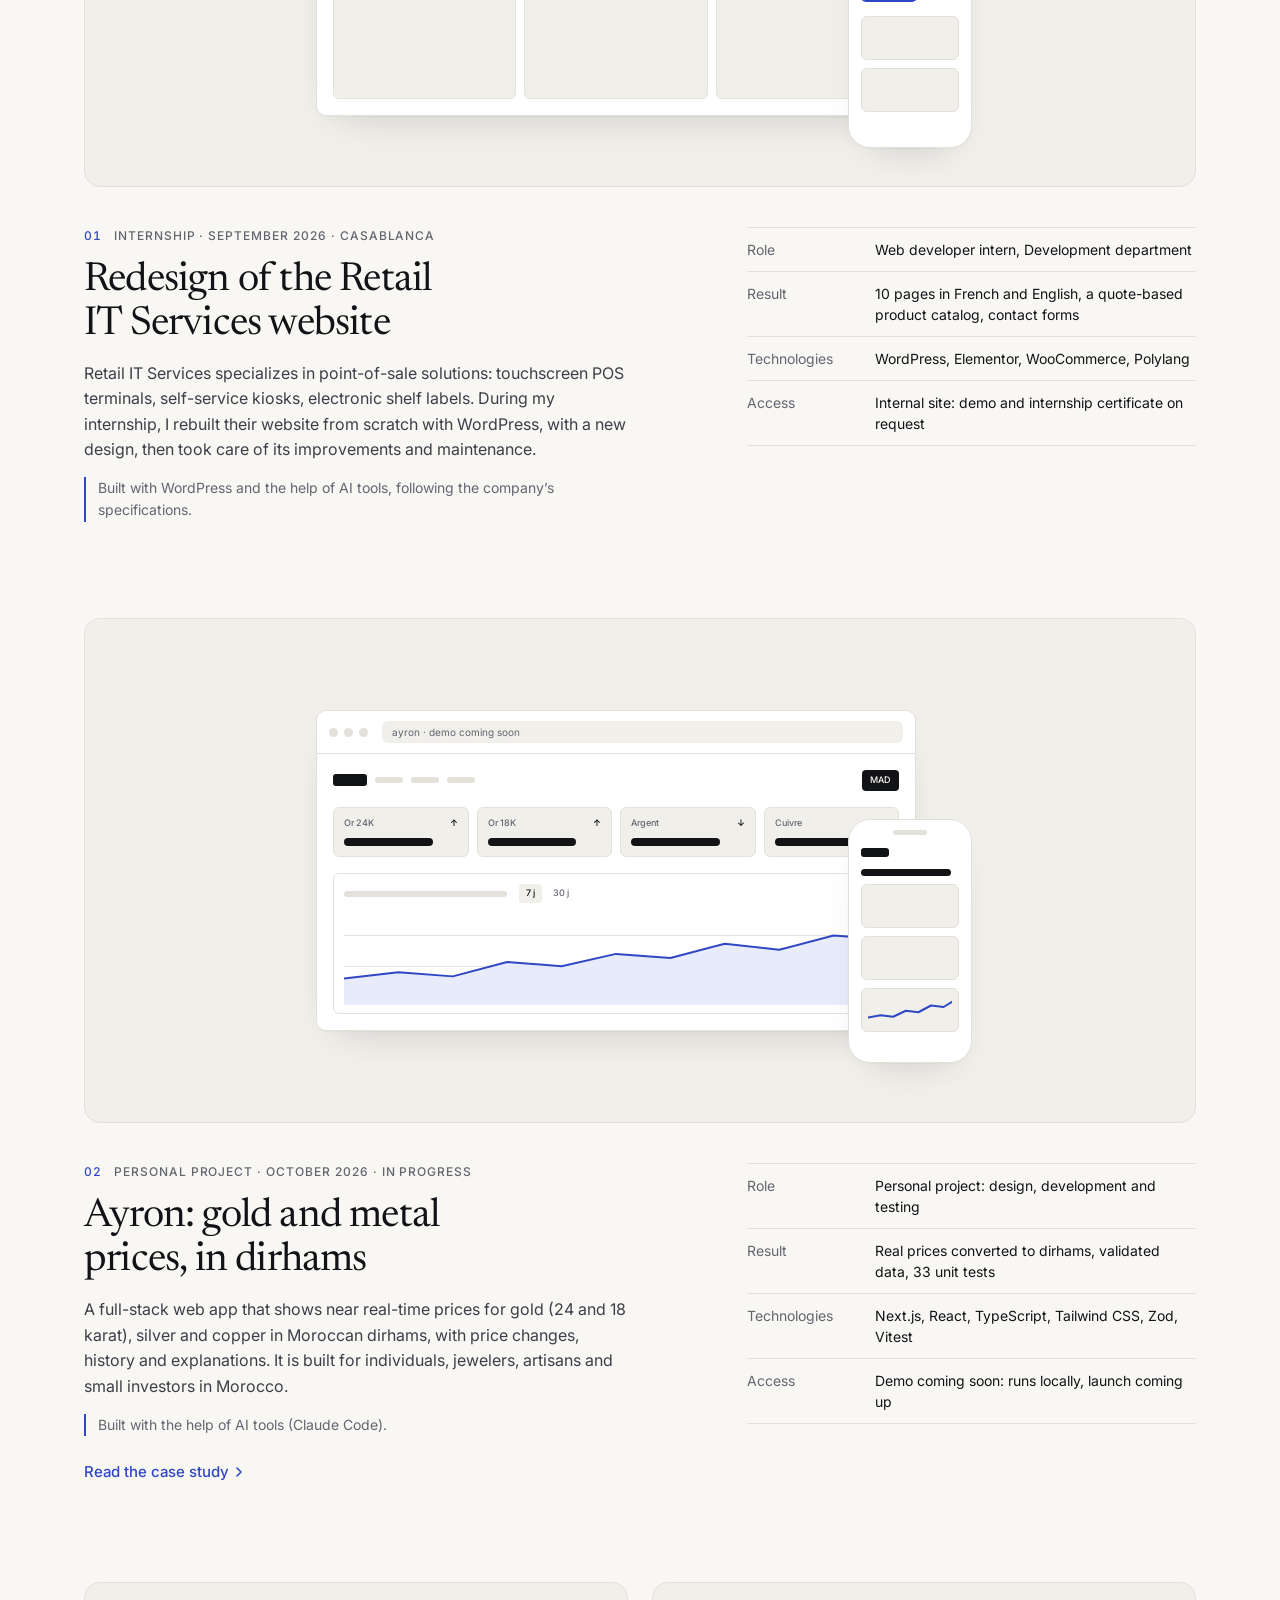
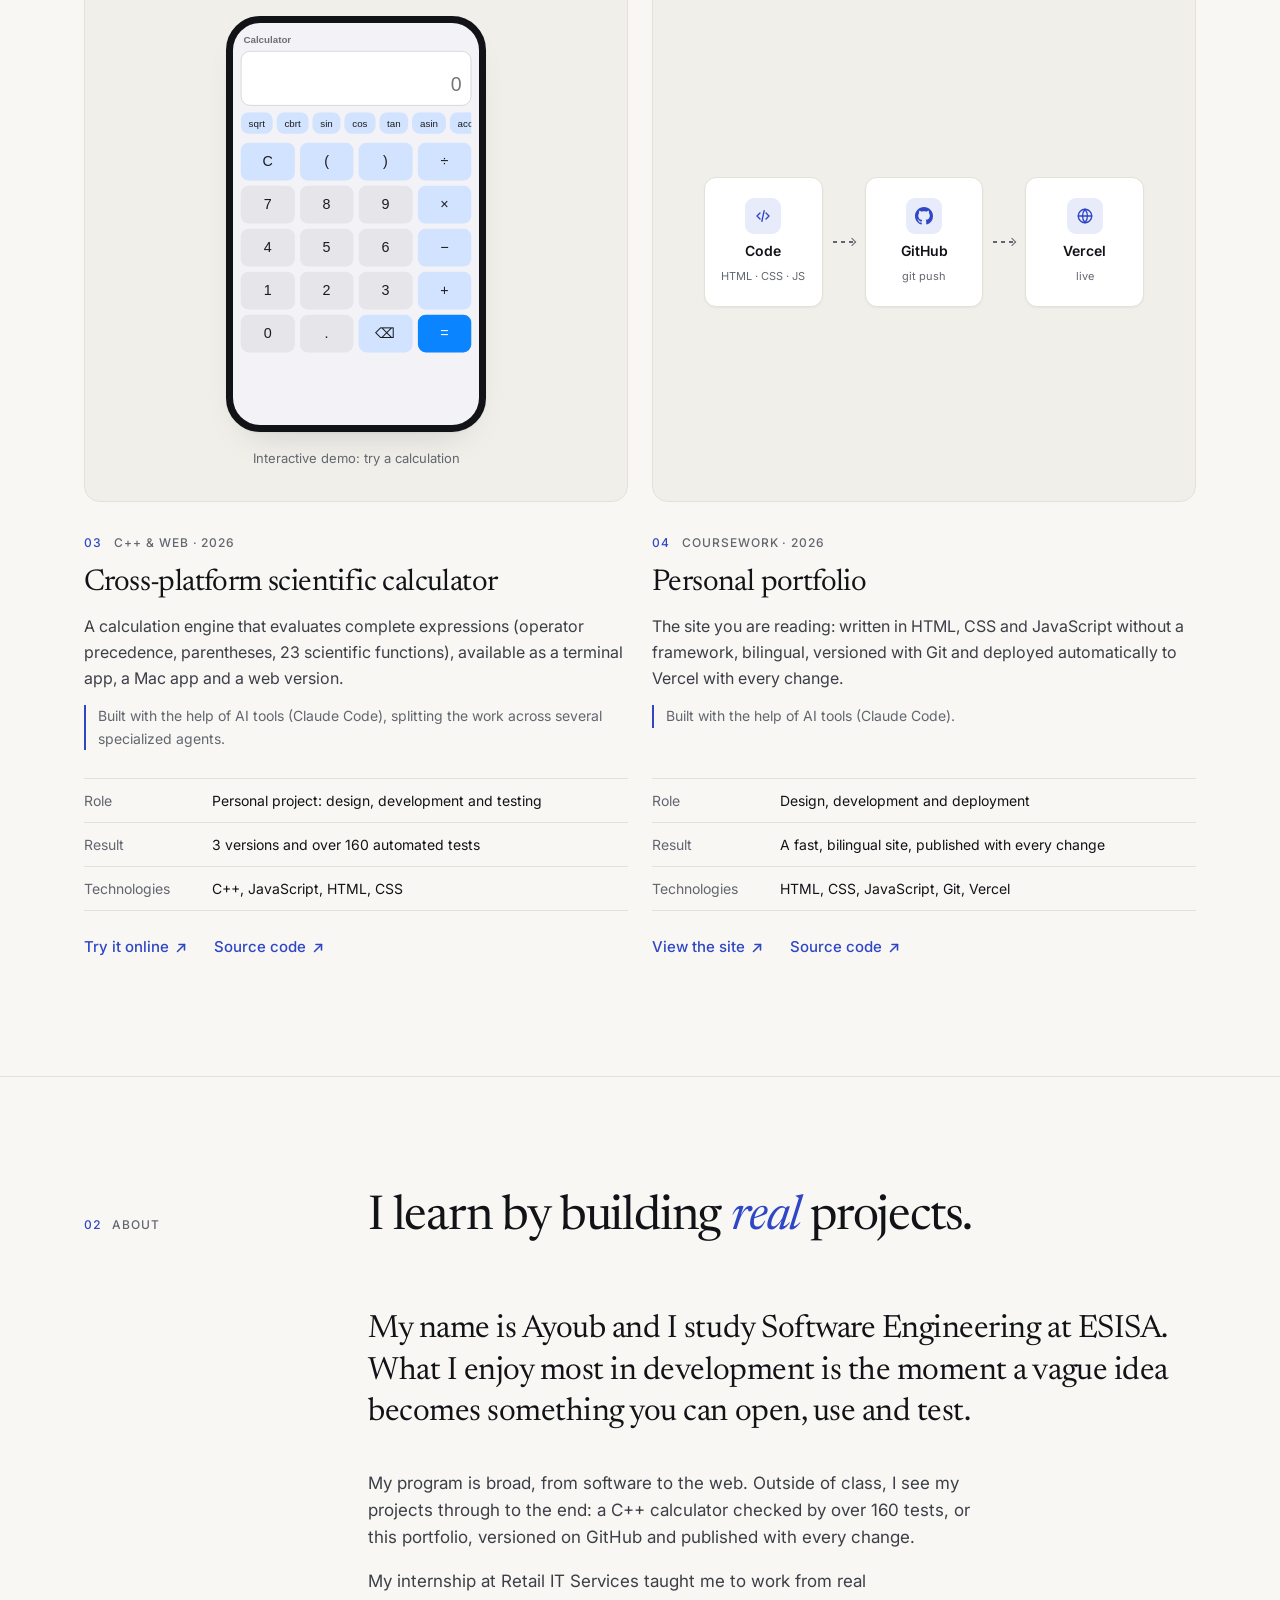
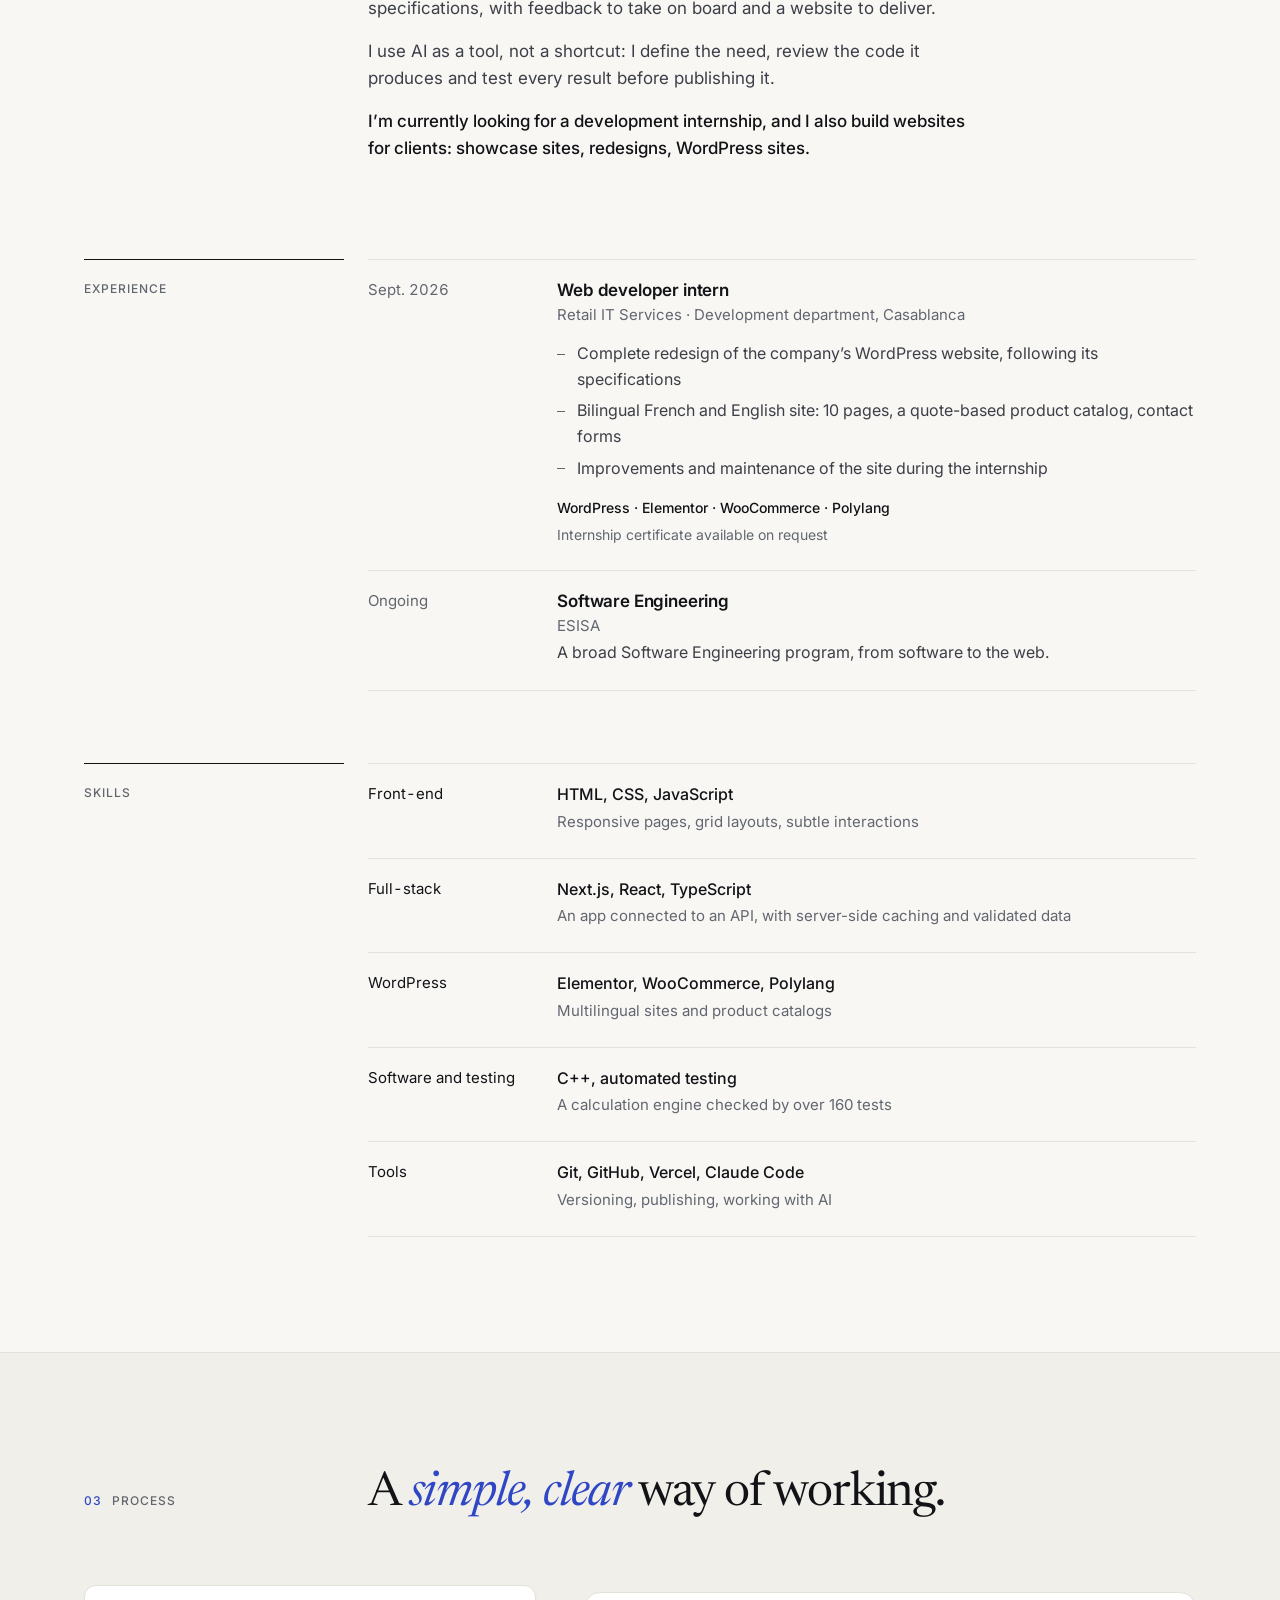
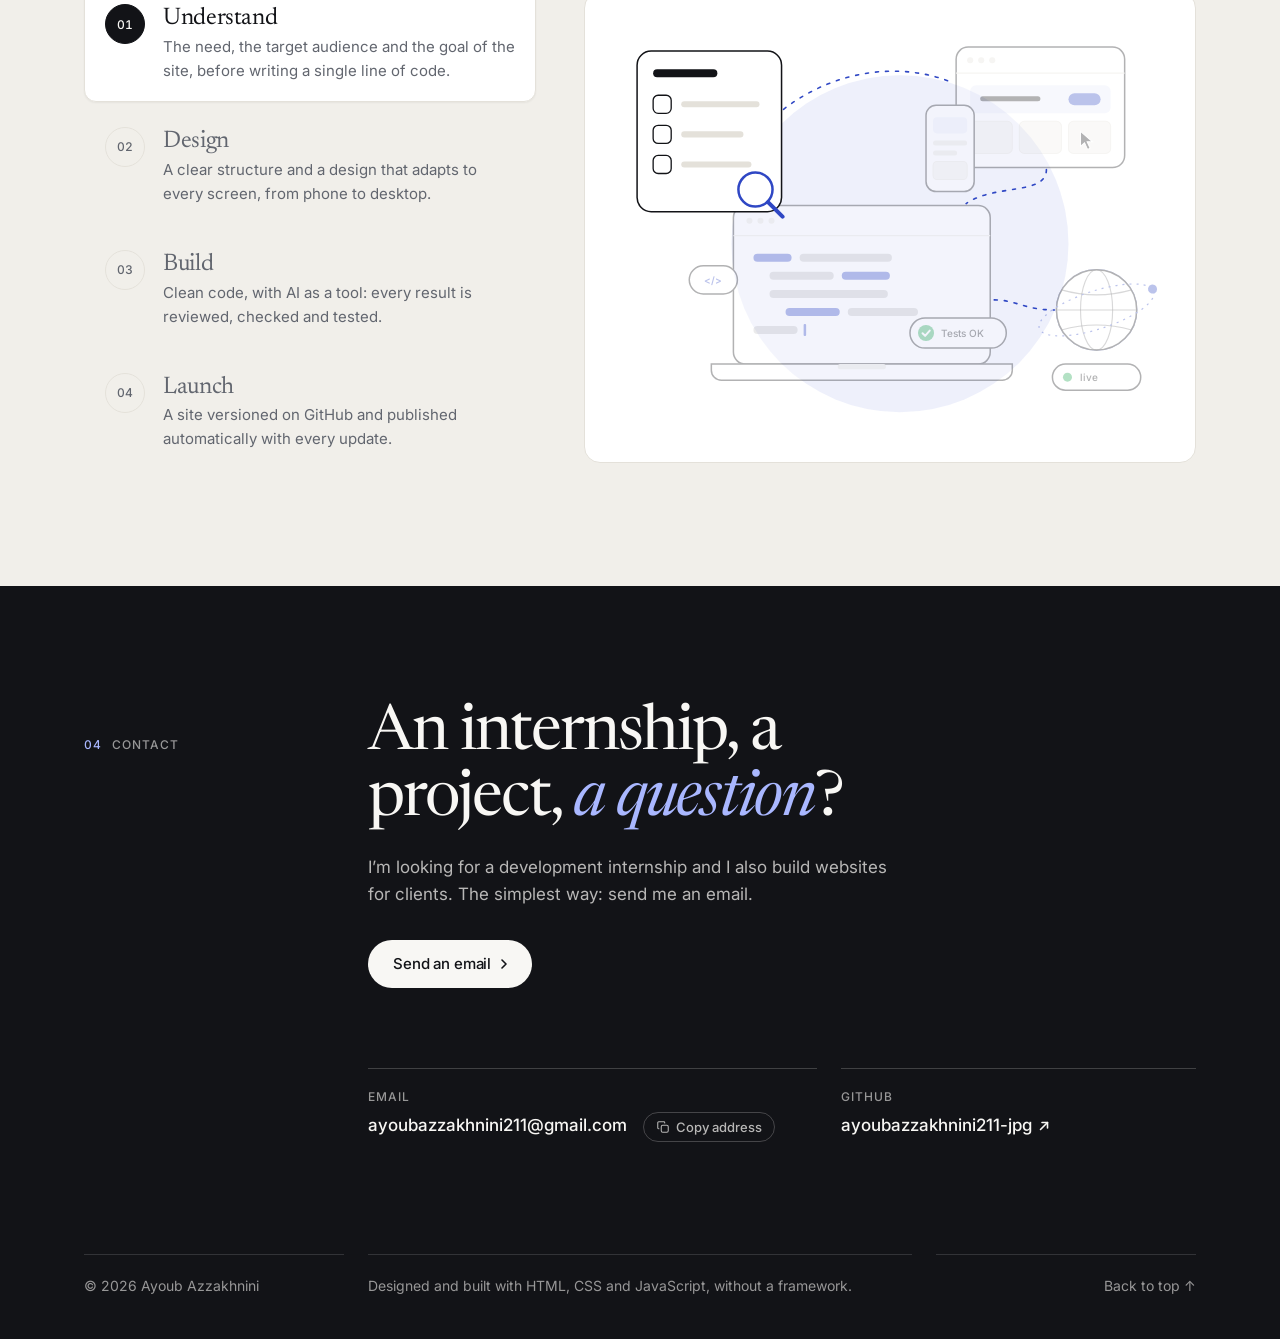
==== commit 4ff30945: "v19 - boutons affines : sans soulevement, ombres legeres, survol plus discret Co-Authored-By: Claude" ====
--- a/index.html
+++ b/index.html
@@ -86,7 +86,6 @@
               <svg viewBox="0 0 16 16" aria-hidden="true" fill="currentColor"><path d="M8 0C3.58 0 0 3.58 0 8c0 3.54 2.29 6.53 5.47 7.59.4.07.55-.17.55-.38 0-.19-.01-.82-.01-1.49-2.01.37-2.53-.49-2.69-.94-.09-.23-.48-.94-.82-1.13-.28-.15-.68-.52-.01-.53.63-.01 1.08.58 1.23.82.72 1.21 1.87.87 2.33.66.07-.52.28-.87.51-1.07-1.78-.2-3.64-.89-3.64-3.95 0-.87.31-1.59.82-2.15-.08-.2-.36-1.02.08-2.12 0 0 .67-.21 2.2.82.64-.18 1.32-.27 2-.27.68 0 1.36.09 2 .27 1.53-1.04 2.2-.82 2.2-.82.44 1.1.16 1.92.08 2.12.51.56.82 1.27.82 2.15 0 3.07-1.87 3.75-3.65 3.95.29.25.54.73.54 1.48 0 1.07-.01 1.93-.01 2.2 0 .21.15.46.55.38A8.013 8.013 0 0016 8c0-4.42-3.58-8-8-8z"/></svg>
               <span>GitHub</span>
               <span class="sr-only" data-i18n="a11y.newTab">(s'ouvre dans un nouvel onglet)</span>
-              <svg class="arrow arrow--out" viewBox="0 0 10 10" aria-hidden="true"><path class="arrow-line" d="M1.5 8.5l7-7"/><path class="arrow-head" d="M3 1.5h5.5V7"/></svg>
             </a>
           </div>
         </div>
--- a/index.css
+++ b/index.css
@@ -332,21 +332,23 @@
 }
 .menu a:hover,
 .menu a.is-active { color: var(--text); }
+/* Contact : se détache du menu par un fond clair, sans concurrencer le bouton principal */
 .menu .menu-cta {
   display: inline-flex;
   align-items: center;
-  height: 36px;
+  height: 38px;
   margin-left: 12px;
-  padding: 0 16px;
+  padding: 0 18px;
   font-weight: 500;
   color: var(--text);
+  background: var(--surface);
   border: 1px solid var(--line-strong);
   border-radius: 999px;
+  transition: background-color .25s var(--ease), border-color .25s var(--ease), color .25s var(--ease);
 }
 .menu .menu-cta:hover {
-  color: var(--on-ink);
-  background: var(--ink);
-  border-color: var(--ink);
+  background: color-mix(in srgb, var(--text) 5%, var(--surface));
+  border-color: color-mix(in srgb, var(--text) 35%, transparent);
 }
 
 .nav-actions {
@@ -398,7 +400,7 @@
 .burger[aria-expanded="true"] span:first-child { transform: translateY(3.25px) rotate(45deg); }
 .burger[aria-expanded="true"] span:last-child { transform: translateY(-3.25px) rotate(-45deg); }
 
-/* Boutons : forme pilule, relief discret, léger soulèvement au survol */
+/* Boutons : forme pilule et relief très léger. Au survol, seuls le fond et la flèche bougent */
 .actions {
   display: flex;
   flex-wrap: wrap;
@@ -419,65 +421,55 @@
   white-space: nowrap;
   border: 1px solid transparent;
   border-radius: 999px;
-  transition: background-color .2s ease, border-color .2s ease, color .2s ease, box-shadow .25s var(--ease), transform .25s var(--ease);
-}
+  transition: background-color .25s var(--ease), border-color .25s var(--ease), color .25s var(--ease), transform .15s var(--ease);
+}
+/* Avec une flèche à droite : un peu plus d'air côté texte, pour un équilibre optique */
+.btn:has(> .arrow:last-child) { padding: 0 20px 0 24px; }
+/* Avec une icône à gauche (GitHub) : l'inverse */
+.btn:has(> svg:first-child:not(.arrow)) { padding: 0 22px 0 19px; }
 .btn > svg:not(.arrow) {
   flex: none;
   width: 16px;
   height: 16px;
 }
 
+/* Un liseré clair en haut et une ombre d'un pixel : le bouton a de la matière, sans effet lourd */
 .btn-primary {
   color: var(--on-ink);
   background: var(--ink);
   box-shadow:
-    inset 0 1px 0 rgba(255, 255, 255, .14),
-    0 1px 2px rgba(18, 19, 23, .14),
-    0 8px 18px -10px rgba(18, 19, 23, .45);
+    inset 0 1px 0 rgba(255, 255, 255, .12),
+    0 1px 2px rgba(18, 19, 23, .16);
 }
 .btn-secondary {
   color: var(--text);
-  background: color-mix(in srgb, var(--surface) 70%, transparent);
+  background: var(--surface);
   border-color: var(--line-strong);
-  box-shadow: var(--shadow-sm);
 }
 .btn-invert {
   color: var(--ink);
   background: var(--on-ink);
-  box-shadow:
-    inset 0 1px 0 rgba(255, 255, 255, .3),
-    0 8px 18px -10px rgba(0, 0, 0, .5);
 }
 
 @media (hover: hover) {
-  .btn:hover { transform: translateY(-1px); }
   /* Une pointe de bleu dans le noir, la couleur d'accent du site */
-  .btn-primary:hover {
-    background: color-mix(in srgb, var(--ink) 86%, var(--accent));
-    box-shadow:
-      inset 0 1px 0 rgba(255, 255, 255, .14),
-      0 2px 4px rgba(18, 19, 23, .14),
-      0 14px 28px -12px rgba(18, 19, 23, .5);
-  }
+  .btn-primary:hover { background: color-mix(in srgb, var(--ink) 88%, var(--accent)); }
   .btn-secondary:hover {
-    background: var(--surface);
-    border-color: var(--text);
+    background: color-mix(in srgb, var(--text) 5%, var(--surface));
+    border-color: color-mix(in srgb, var(--text) 35%, transparent);
   }
   .btn-invert:hover { background: color-mix(in srgb, var(--on-ink) 88%, var(--accent-on-ink)); }
 }
 
-/* Après le survol, pour que l'appui l'emporte */
-.btn:active {
-  transform: scale(.98);
-  transition-duration: .08s;
-}
+/* Appui : le bouton s'enfonce à peine */
+.btn:active { transform: scale(.98); }
 
 @media (prefers-reduced-motion: reduce) {
   .btn,
+  .menu .menu-cta,
   .arrow,
   .arrow-line,
   .arrow-head { transition: none; }
-  .btn:hover,
   .btn:active,
   a:hover > .arrow--out { transform: none; }
 }
@@ -1648,6 +1640,7 @@
     border: 0;
     border-radius: 999px;
   }
+  .menu .menu-cta:hover { background: color-mix(in srgb, var(--ink) 88%, var(--accent)); }
 
   .hero-text,
   .portrait { grid-column: 1 / -1; }
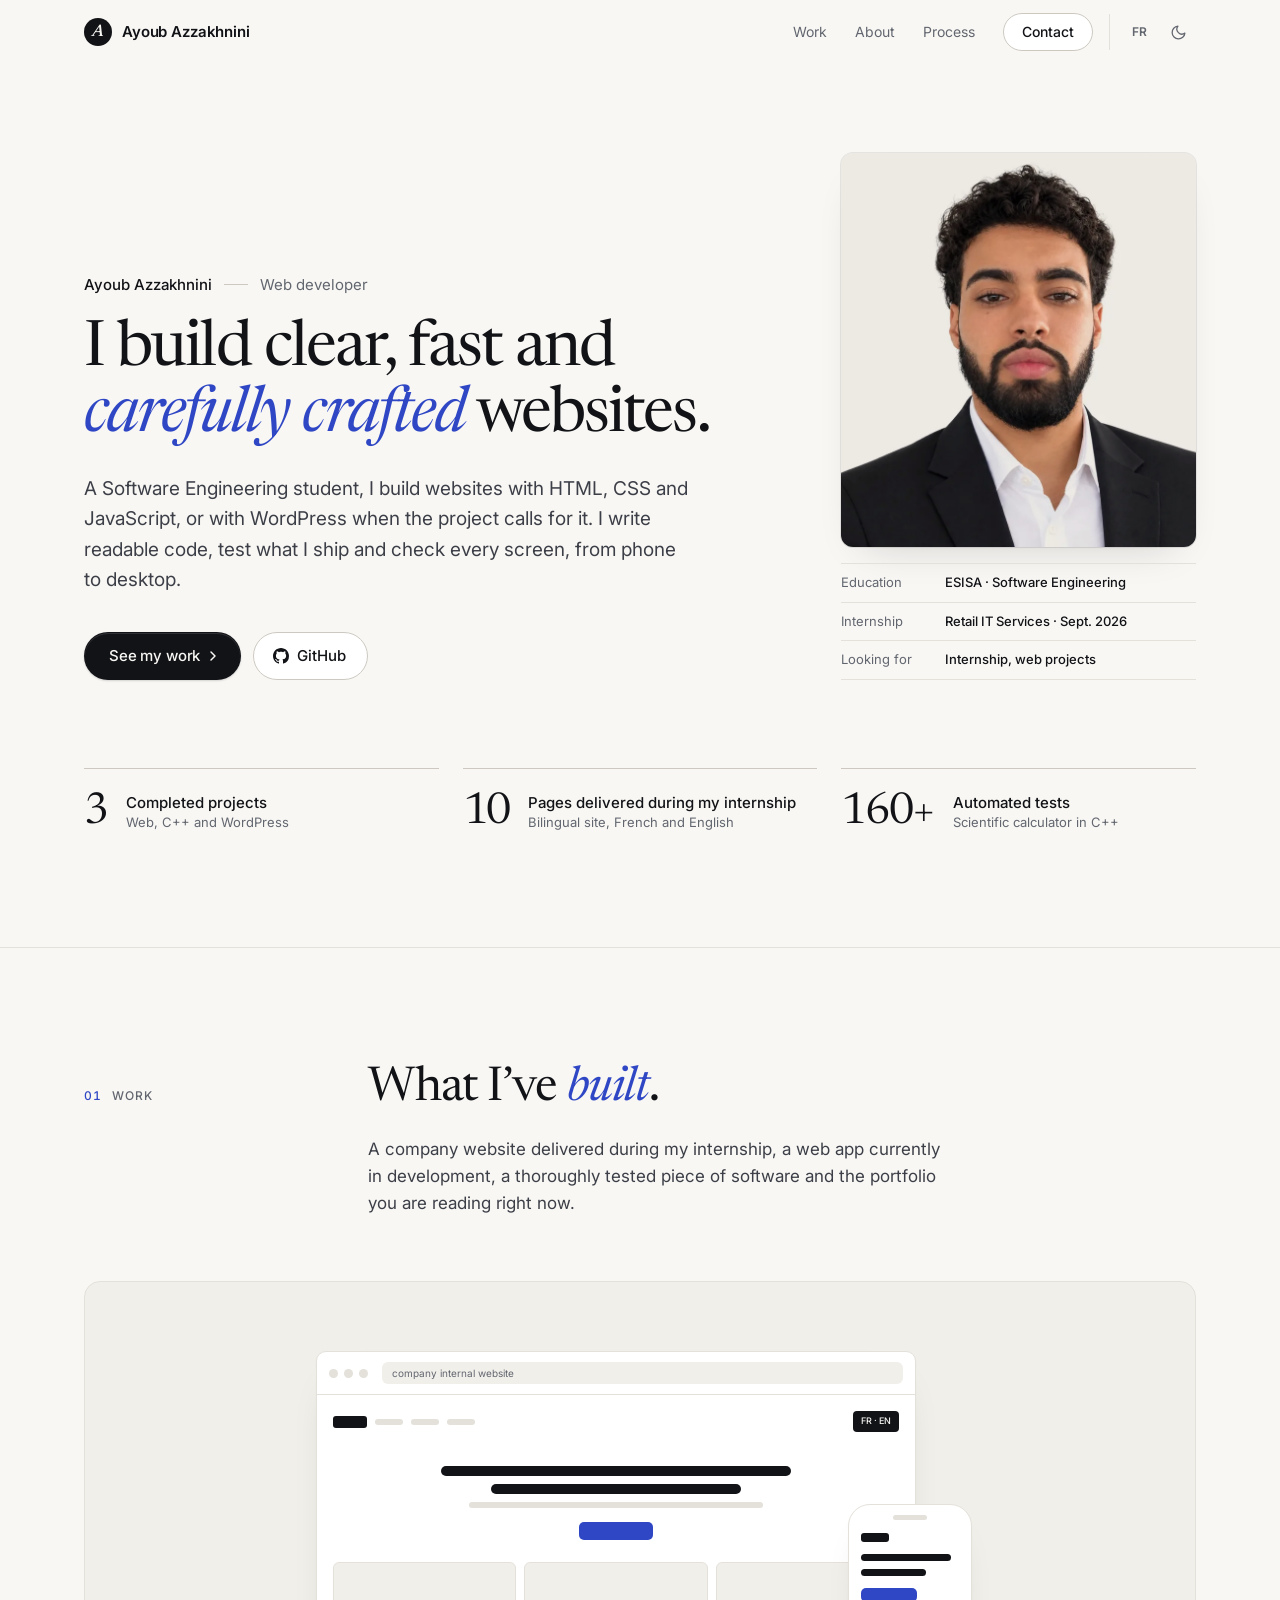
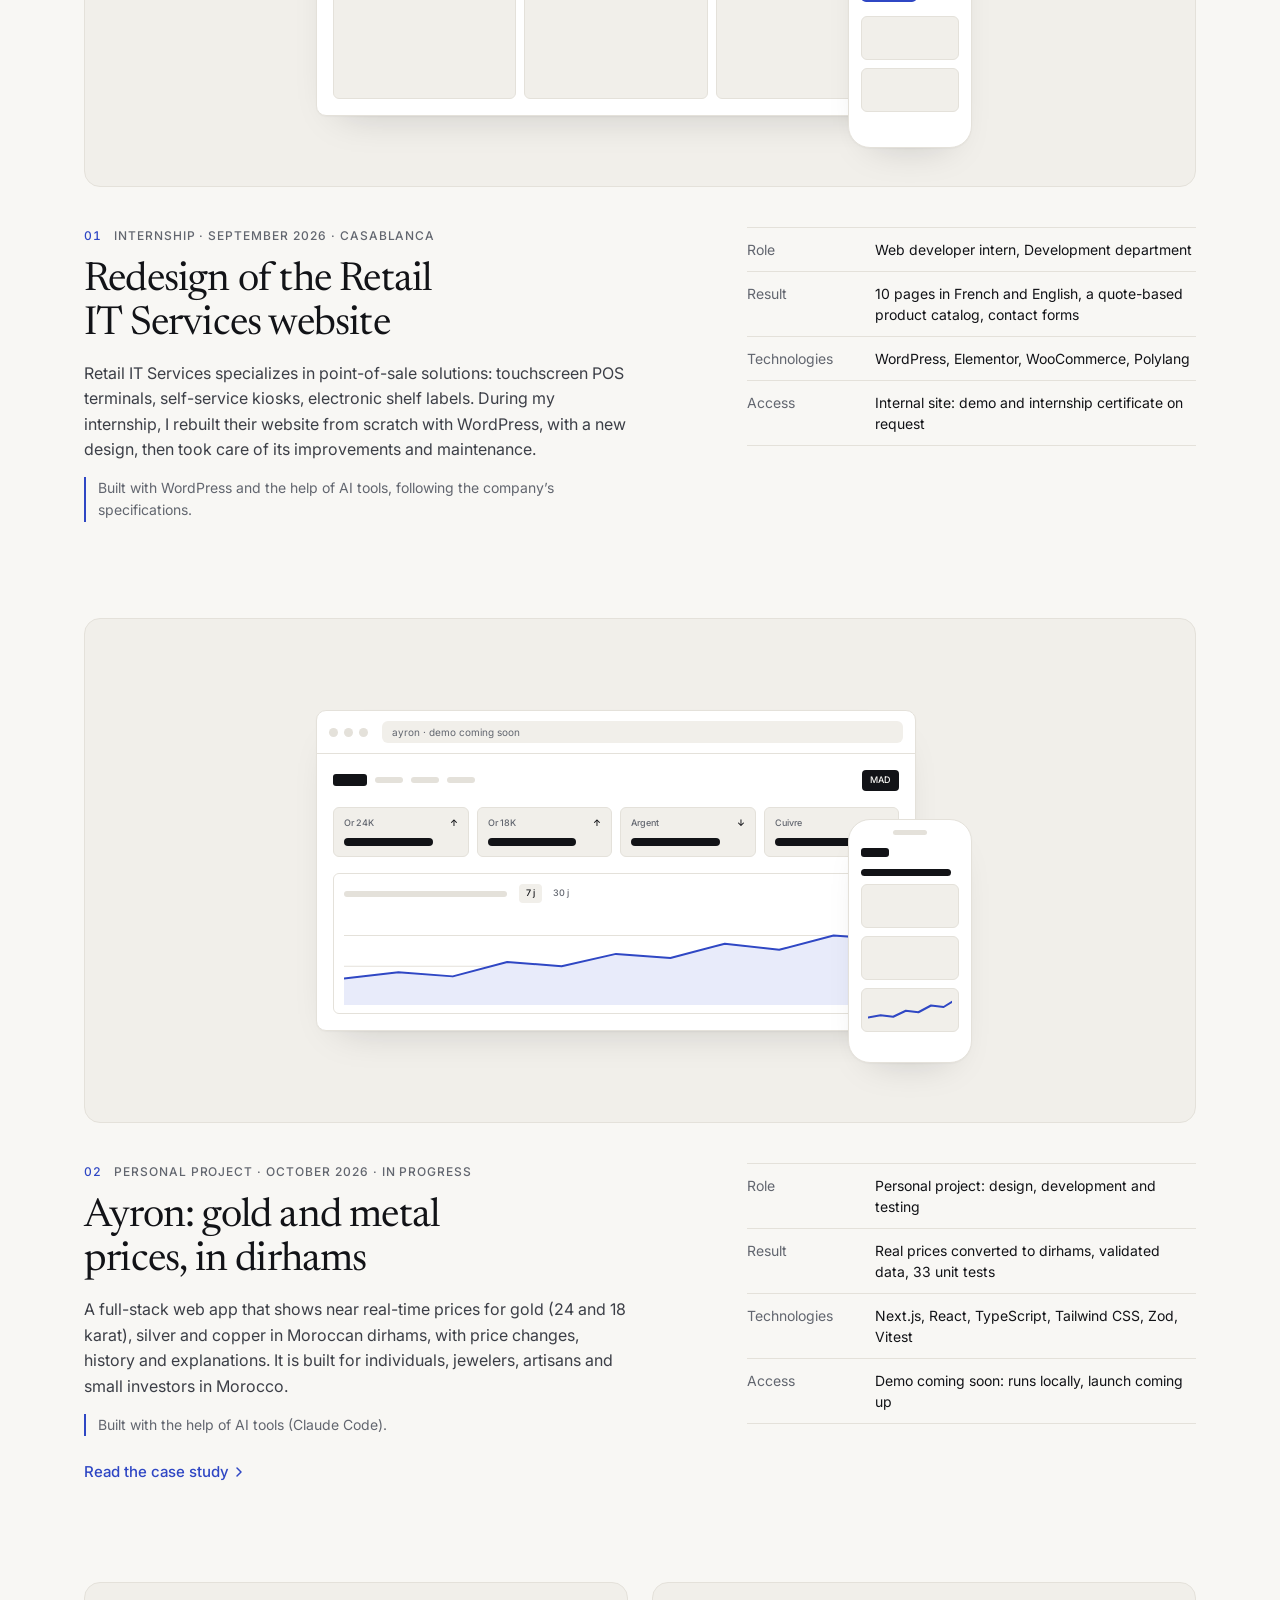
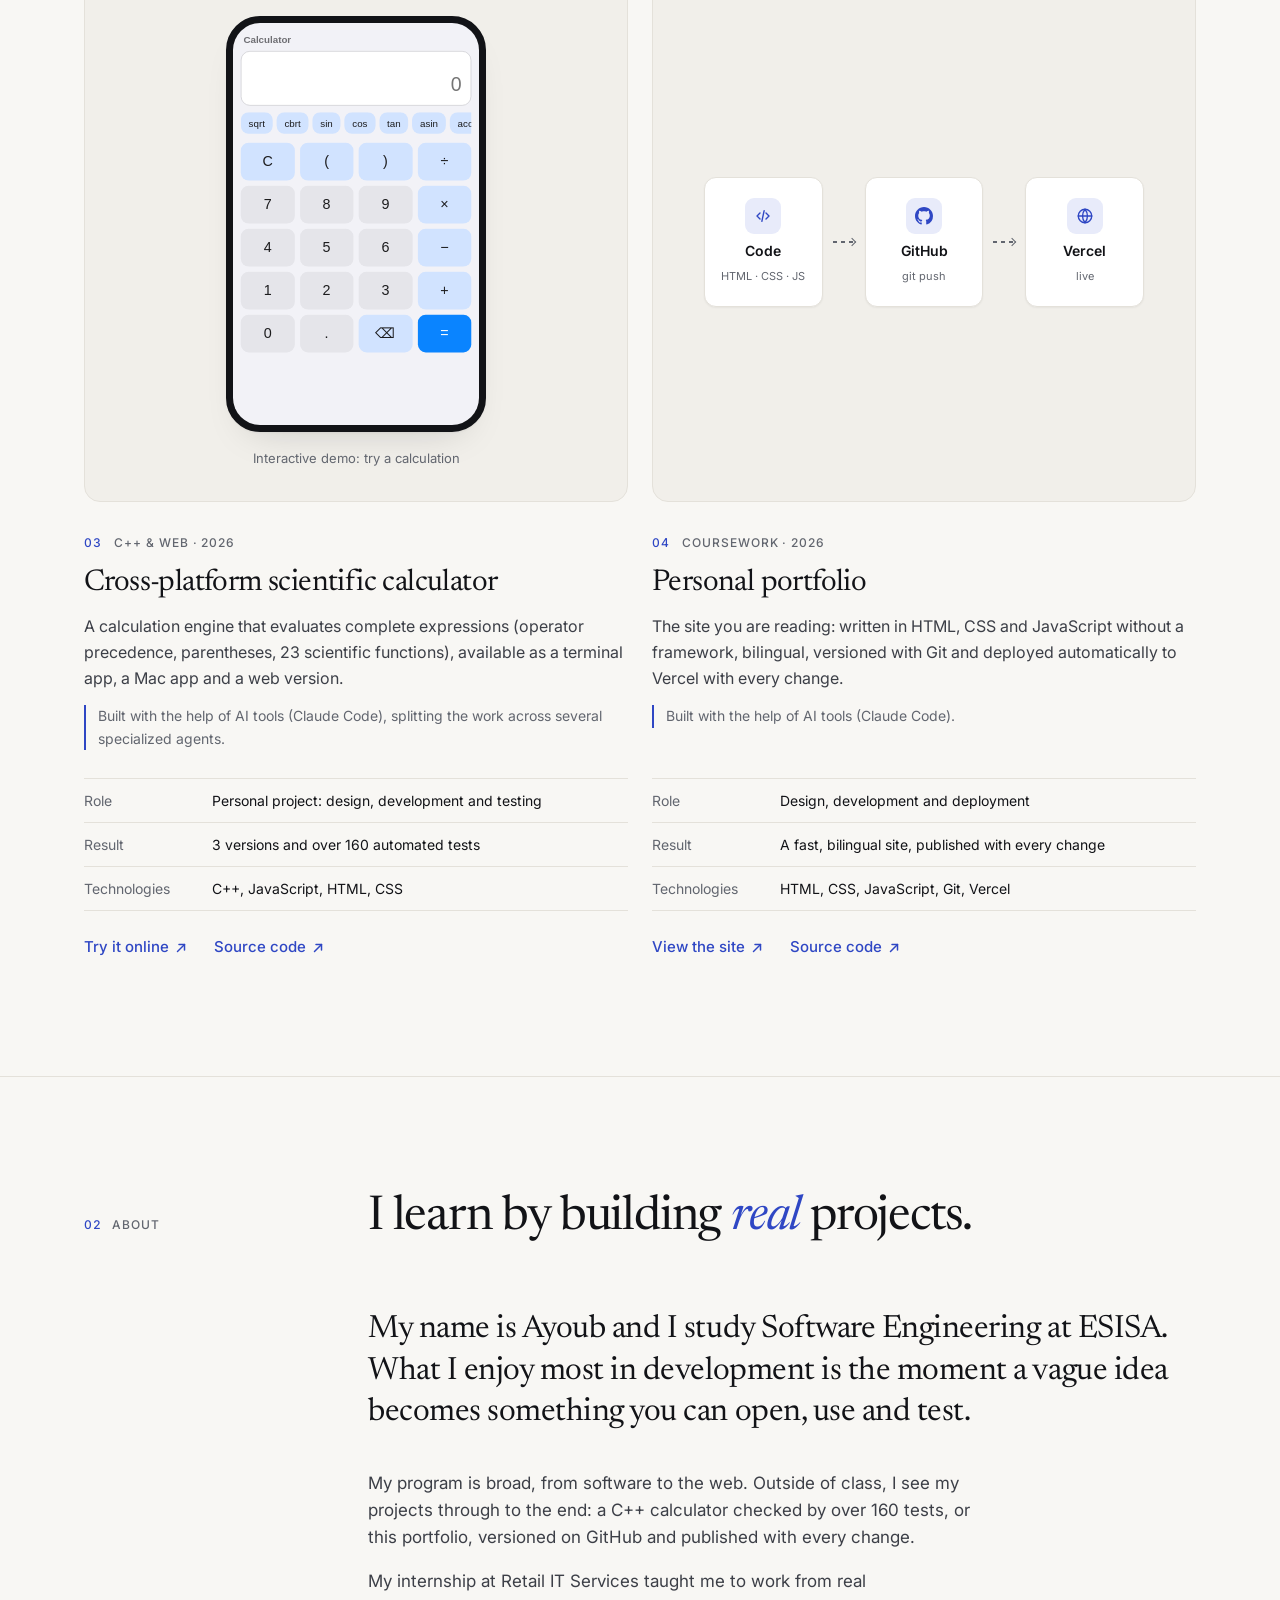
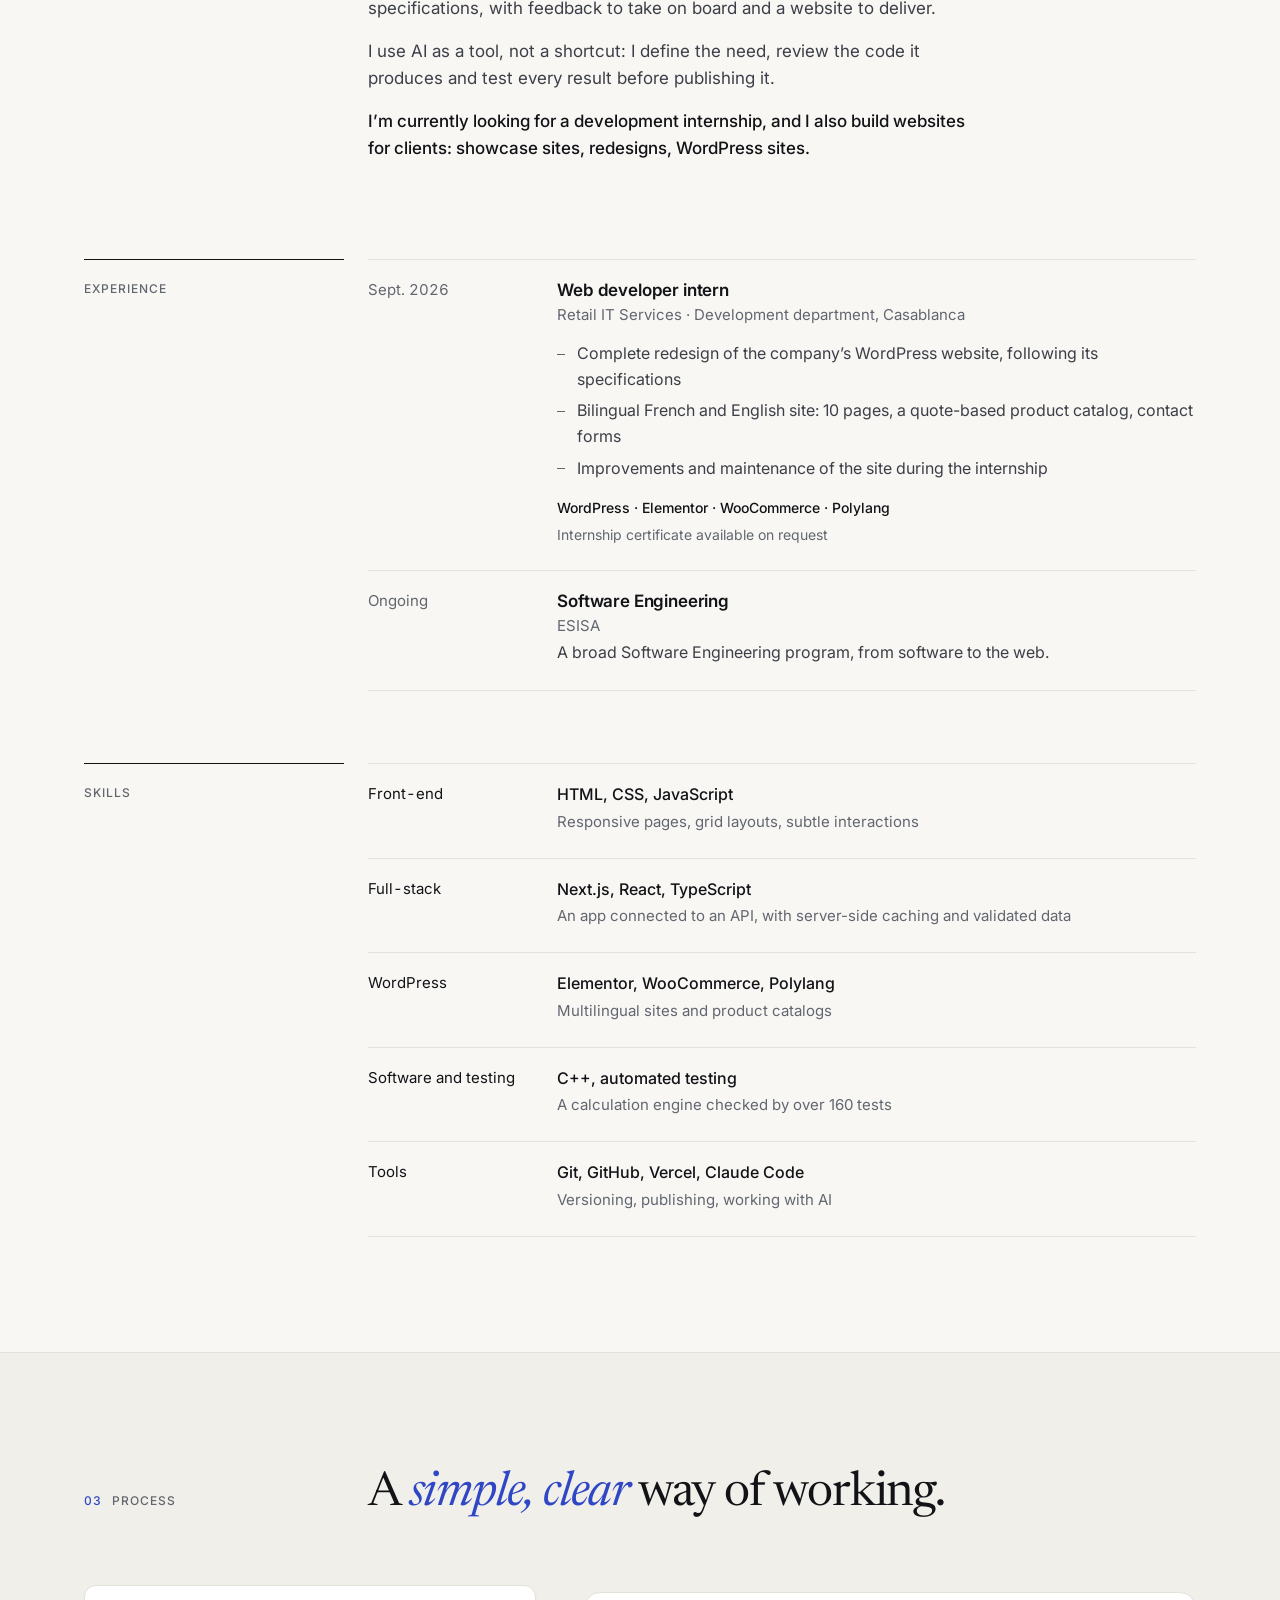
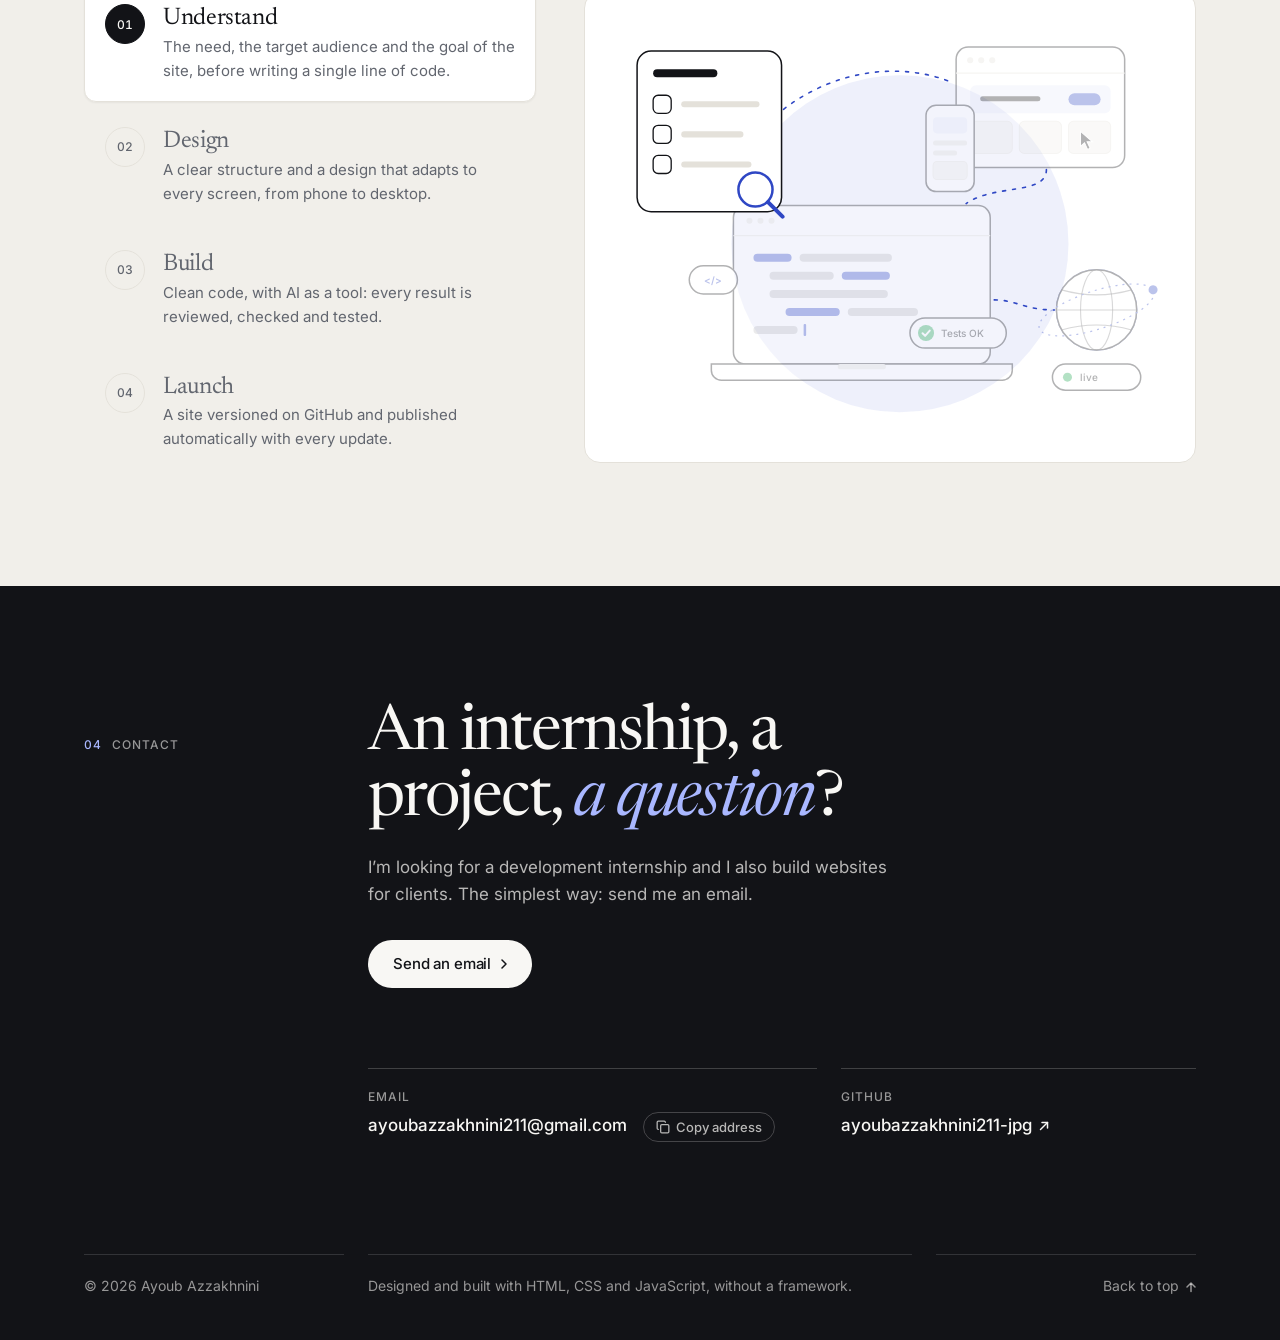
==== commit 57b21797: "v20 - finitions des icones : accent bleu au survol, fleches unifiees, icones Lucide Co-Authored-By: " ====
--- a/index.html
+++ b/index.html
@@ -659,11 +659,11 @@
                 <a class="link" href="#contact" data-email data-email-text>ayoubazzakhnini211 [at] gmail.com</a>
                 <button class="copy-btn" id="copy-email" type="button">
                   <span class="copy-label">
-                    <svg viewBox="0 0 24 24" aria-hidden="true"><rect x="9" y="9" width="12" height="12" rx="2.5"/><path d="M5 15H4.5A1.5 1.5 0 0 1 3 13.5v-9A1.5 1.5 0 0 1 4.5 3h9A1.5 1.5 0 0 1 15 4.5V5"/></svg>
+                    <svg viewBox="0 0 24 24" aria-hidden="true"><rect width="14" height="14" x="8" y="8" rx="2" ry="2"/><path d="M4 16c-1.1 0-2-.9-2-2V4c0-1.1.9-2 2-2h10c1.1 0 2 .9 2 2"/></svg>
                     <span data-i18n="contact.copy">Copier l'adresse</span>
                   </span>
                   <span class="copy-done">
-                    <svg viewBox="0 0 24 24" aria-hidden="true"><path d="M5 12.5l4.5 4.5L19 7.5"/></svg>
+                    <svg viewBox="0 0 24 24" aria-hidden="true"><path d="M20 6 9 17l-5-5"/></svg>
                     <span data-i18n="contact.copied">Adresse copiée</span>
                   </span>
                 </button>
@@ -685,7 +685,7 @@
     <div class="container footer-inner">
       <p>© <span id="year">2026</span> Ayoub Azzakhnini</p>
       <p class="footer-note" data-i18n="footer.note">Conçu et développé en HTML, CSS et JavaScript, sans framework.</p>
-      <a class="link" href="#top" data-i18n="footer.top">Haut de page ↑</a>
+      <a class="link link-arrow" href="#top"><span data-i18n="footer.top">Haut de page</span><svg class="arrow arrow--up" viewBox="0 0 10 10" aria-hidden="true"><path class="arrow-line" d="M5 9.5V2"/><path class="arrow-head" d="M1 5l4-4 4 4"/></svg></a>
     </div>
   </footer>
 
--- a/index.css
+++ b/index.css
@@ -234,7 +234,7 @@
   overflow: visible;
   fill: none;
   stroke: currentColor;
-  stroke-width: 1.6;
+  stroke-width: 1.5;
   stroke-linecap: round;
   stroke-linejoin: round;
 }
@@ -255,6 +255,18 @@
 a:focus-visible > .arrow--out { transform: translate(2px, -2px); }
 a:hover > .arrow--out .arrow-head,
 a:focus-visible > .arrow--out .arrow-head { transform: none; }
+
+/* Retour : la pointe part vers la gauche */
+a:hover > .arrow--back .arrow-head,
+a:focus-visible > .arrow--back .arrow-head { transform: translateX(-3px); }
+
+/* Haut de page : flèche entière, qui monte au survol */
+.arrow--up { transition: transform .2s var(--ease); }
+.arrow--up .arrow-line { opacity: 1; }
+a:hover > .arrow--up,
+a:focus-visible > .arrow--up { transform: translateY(-2px); }
+a:hover > .arrow--up .arrow-head,
+a:focus-visible > .arrow--up .arrow-head { transform: none; }
 
 /* Le contour de focus suit la forme arrondie des boutons */
 .btn:focus-visible,
@@ -347,8 +359,8 @@
   transition: background-color .25s var(--ease), border-color .25s var(--ease), color .25s var(--ease);
 }
 .menu .menu-cta:hover {
-  background: color-mix(in srgb, var(--text) 5%, var(--surface));
-  border-color: color-mix(in srgb, var(--text) 35%, transparent);
+  background: color-mix(in srgb, var(--text) 4%, var(--surface));
+  border-color: color-mix(in srgb, var(--accent) 45%, var(--line-strong));
 }
 
 .nav-actions {
@@ -426,11 +438,16 @@
 /* Avec une flèche à droite : un peu plus d'air côté texte, pour un équilibre optique */
 .btn:has(> .arrow:last-child) { padding: 0 20px 0 24px; }
 /* Avec une icône à gauche (GitHub) : l'inverse */
-.btn:has(> svg:first-child:not(.arrow)) { padding: 0 22px 0 19px; }
+.btn:has(> svg:first-child:not(.arrow)) {
+  gap: 8px;
+  padding: 0 22px 0 19px;
+}
+/* Logo à 16 px : la grille d'origine des icônes GitHub, net à l'écran */
 .btn > svg:not(.arrow) {
   flex: none;
   width: 16px;
   height: 16px;
+  transition: color .25s var(--ease);
 }
 
 /* Un liseré clair en haut et une ombre d'un pixel : le bouton a de la matière, sans effet lourd */
@@ -454,10 +471,12 @@
 @media (hover: hover) {
   /* Une pointe de bleu dans le noir, la couleur d'accent du site */
   .btn-primary:hover { background: color-mix(in srgb, var(--ink) 88%, var(--accent)); }
+  /* Accent bleu discret : la bordure bleuit et le logo prend la couleur d'accent */
   .btn-secondary:hover {
-    background: color-mix(in srgb, var(--text) 5%, var(--surface));
-    border-color: color-mix(in srgb, var(--text) 35%, transparent);
-  }
+    background: color-mix(in srgb, var(--text) 4%, var(--surface));
+    border-color: color-mix(in srgb, var(--accent) 45%, var(--line-strong));
+  }
+  .btn-secondary:hover > svg:not(.arrow) { color: var(--accent); }
   .btn-invert:hover { background: color-mix(in srgb, var(--on-ink) 88%, var(--accent-on-ink)); }
 }
 
@@ -471,7 +490,9 @@
   .arrow-line,
   .arrow-head { transition: none; }
   .btn:active,
-  a:hover > .arrow--out { transform: none; }
+  a:hover > .arrow--out,
+  a:hover > .arrow--up,
+  a:hover > .arrow--back .arrow-head { transform: none; }
 }
 
 /* Fiche d'informations (légende de la photo, détails des projets) */
@@ -1466,7 +1487,7 @@
   height: 14px;
   fill: none;
   stroke: currentColor;
-  stroke-width: 1.8;
+  stroke-width: 2.2;
   stroke-linecap: round;
   stroke-linejoin: round;
 }
@@ -1513,6 +1534,7 @@
   background: none;
 }
 .footer-inner > .link:hover { color: var(--on-ink); }
+.footer-inner > .link-arrow { justify-content: flex-end; }
 
 /* Apparition au défilement */
 .js .reveal {
@@ -1697,6 +1719,7 @@
     text-align: left;
     margin-top: 10px;
   }
+  .footer-inner > .link-arrow { justify-content: flex-start; }
 }
 
 @media (max-width: 600px) {
@@ -1769,12 +1792,6 @@
   transition: color .2s ease;
 }
 .case-back:hover { color: var(--text); }
-.case-back svg {
-  width: 16px;
-  height: 16px;
-  transition: transform .25s var(--ease);
-}
-.case-back:hover svg { transform: translateX(-3px); }
 
 .case-intro {
   align-items: end;
@@ -1940,9 +1957,6 @@
 .case-end h2 { max-width: 13em; }
 .case-end .actions { margin-top: 32px; }
 
-@media (prefers-reduced-motion: reduce) {
-  .case-back svg { transition: none; }
-}
 
 @media (max-width: 860px) {
   .case-text,
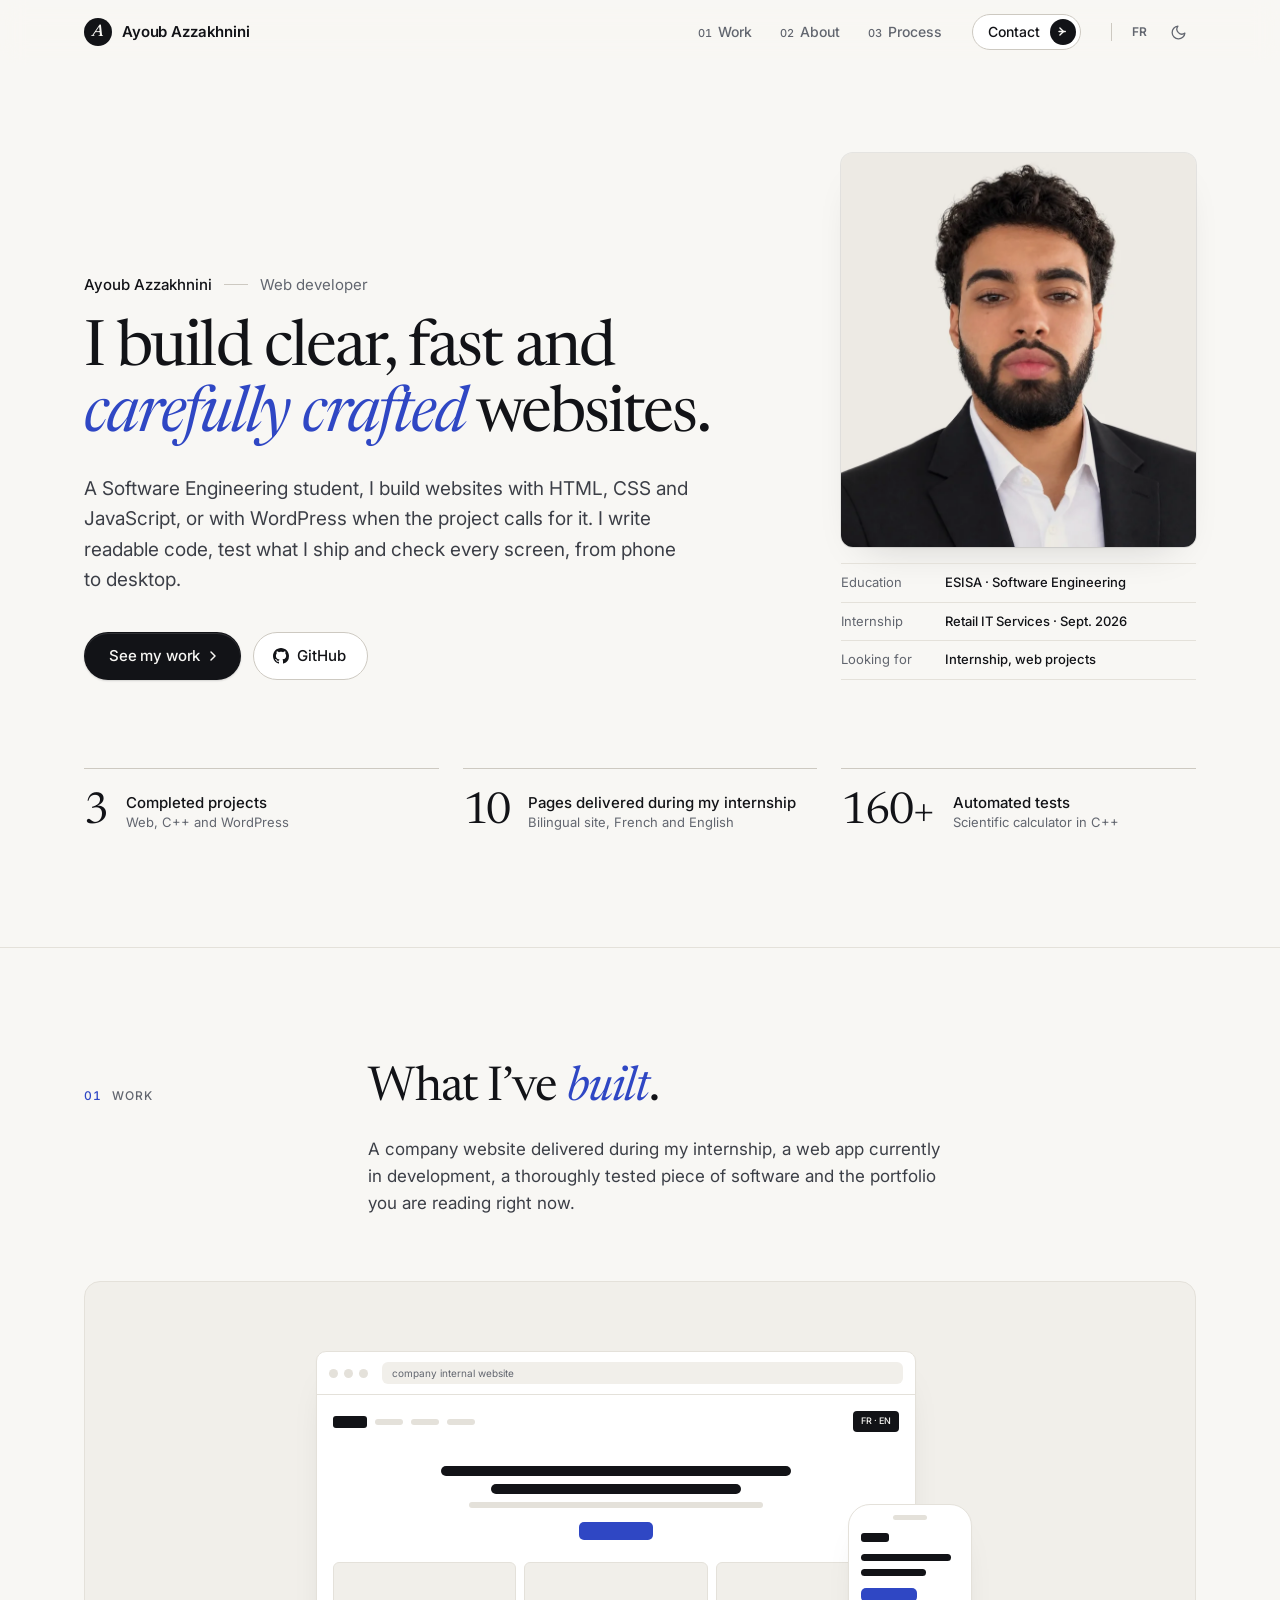
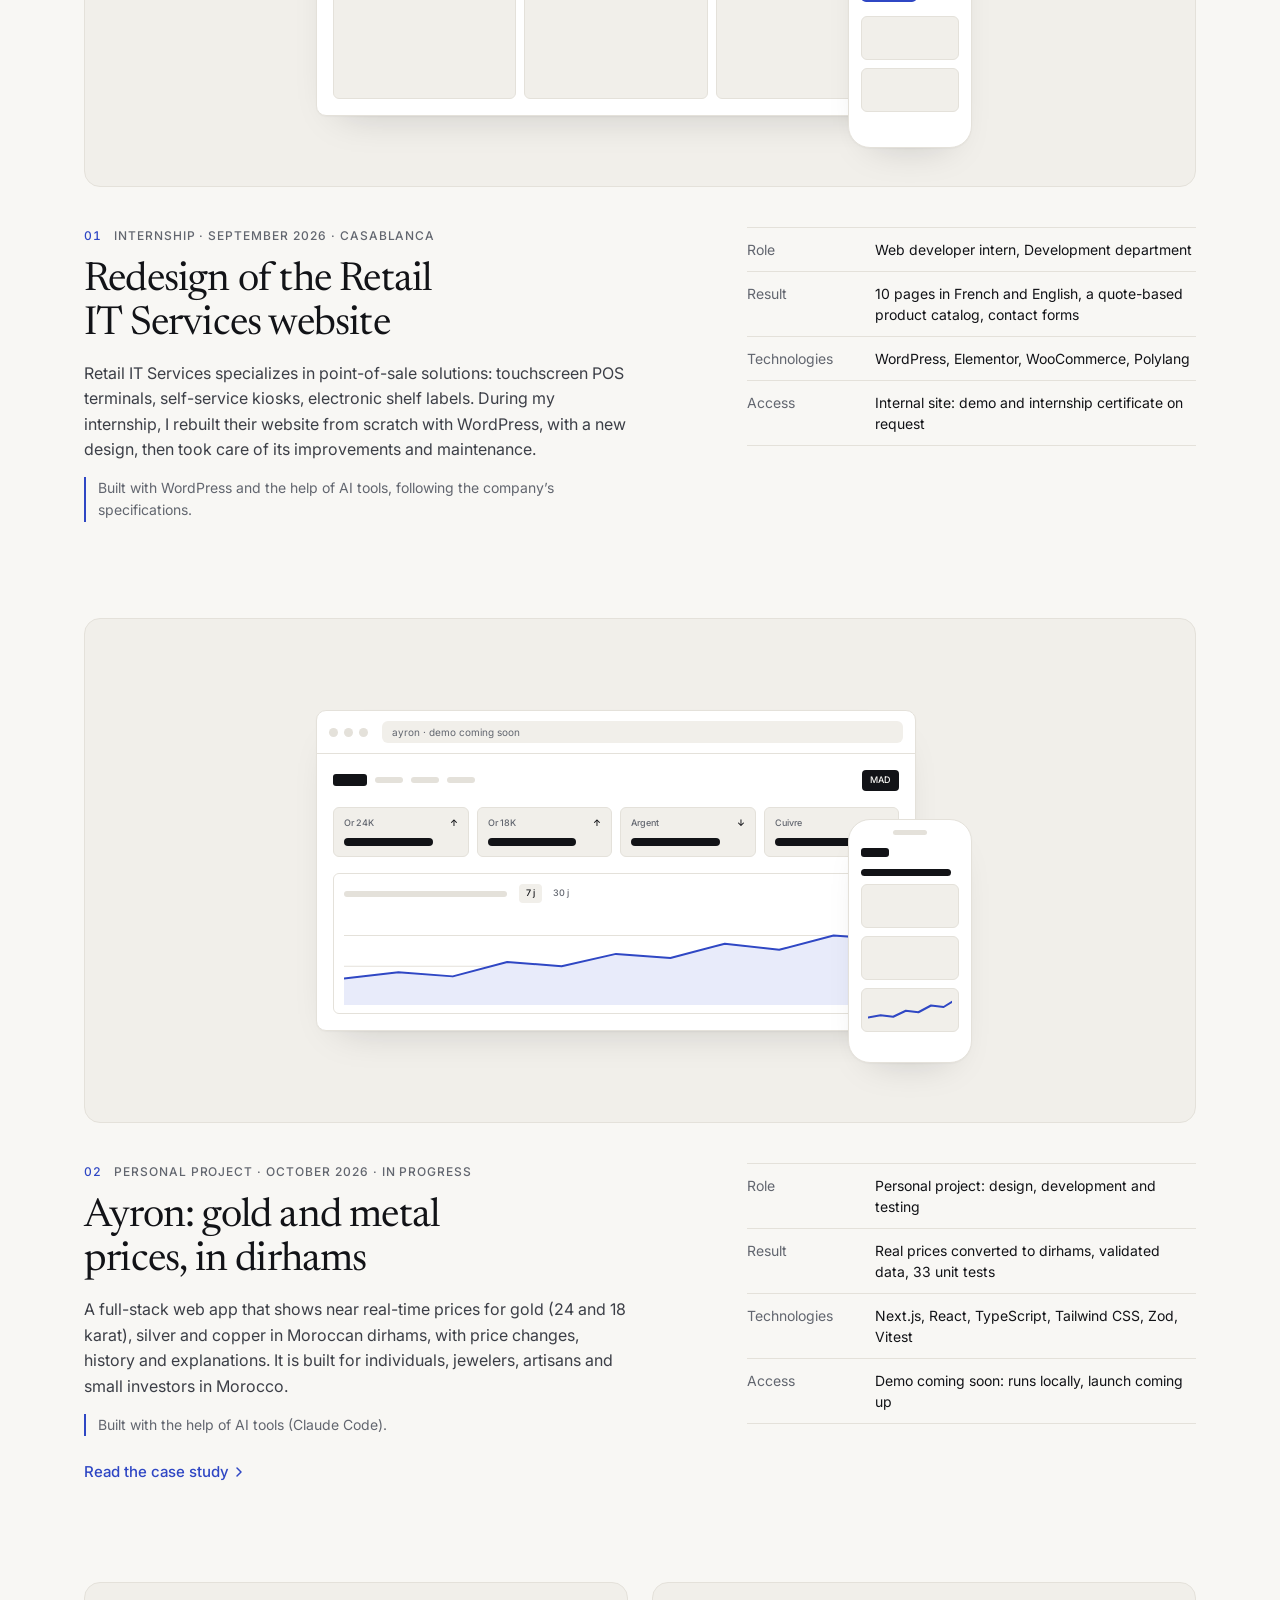
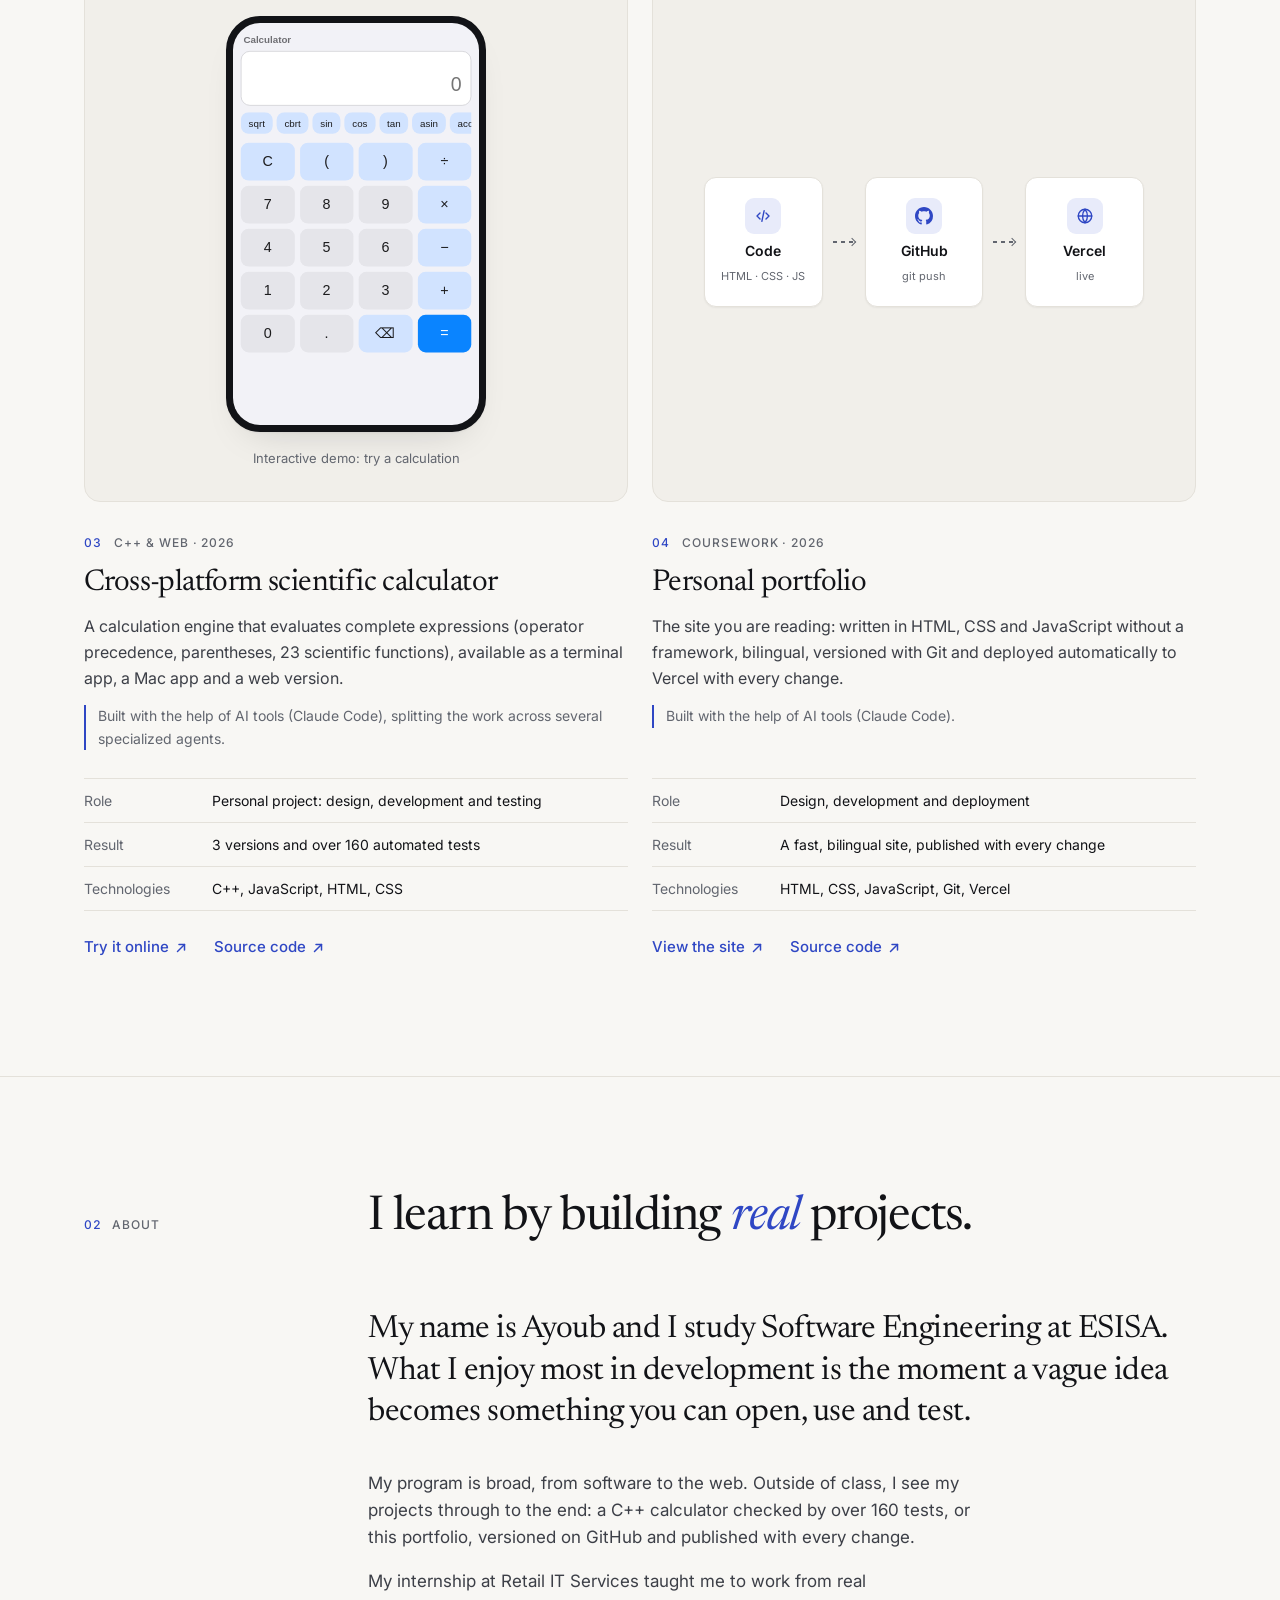
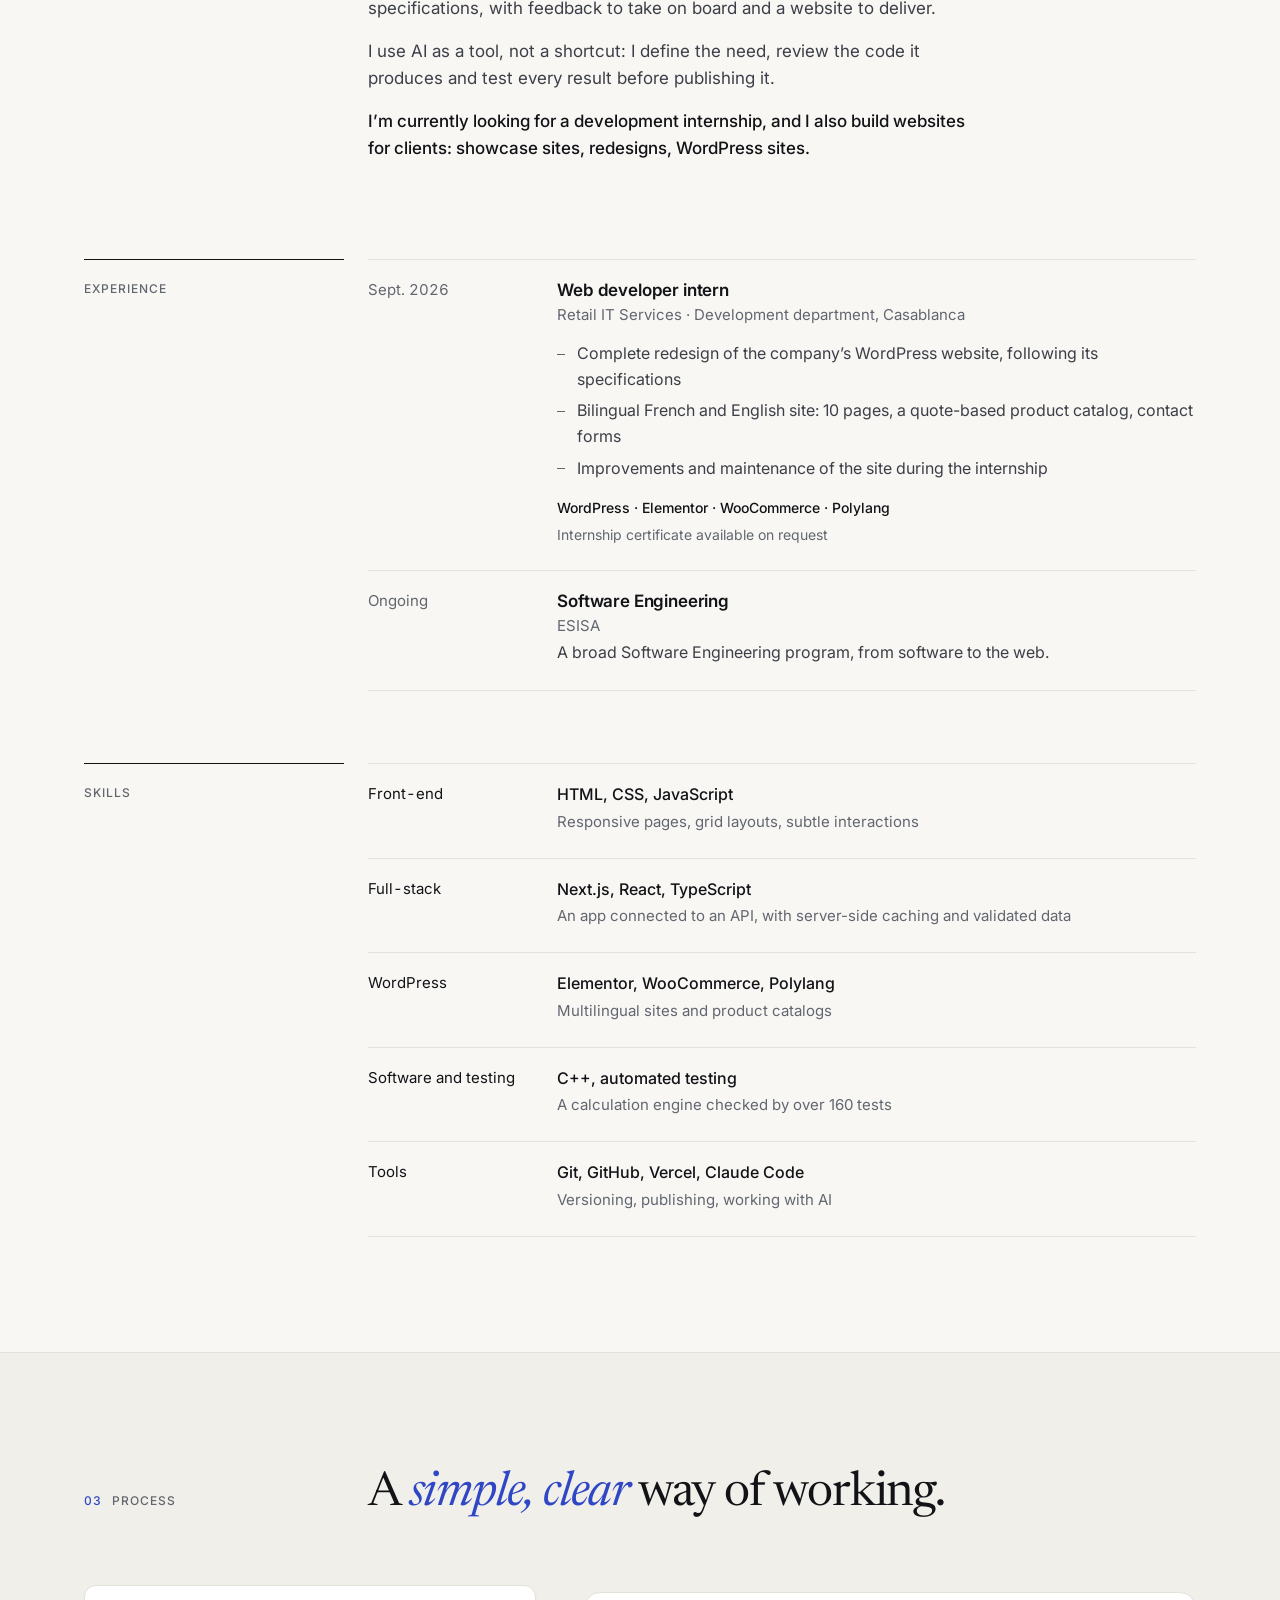
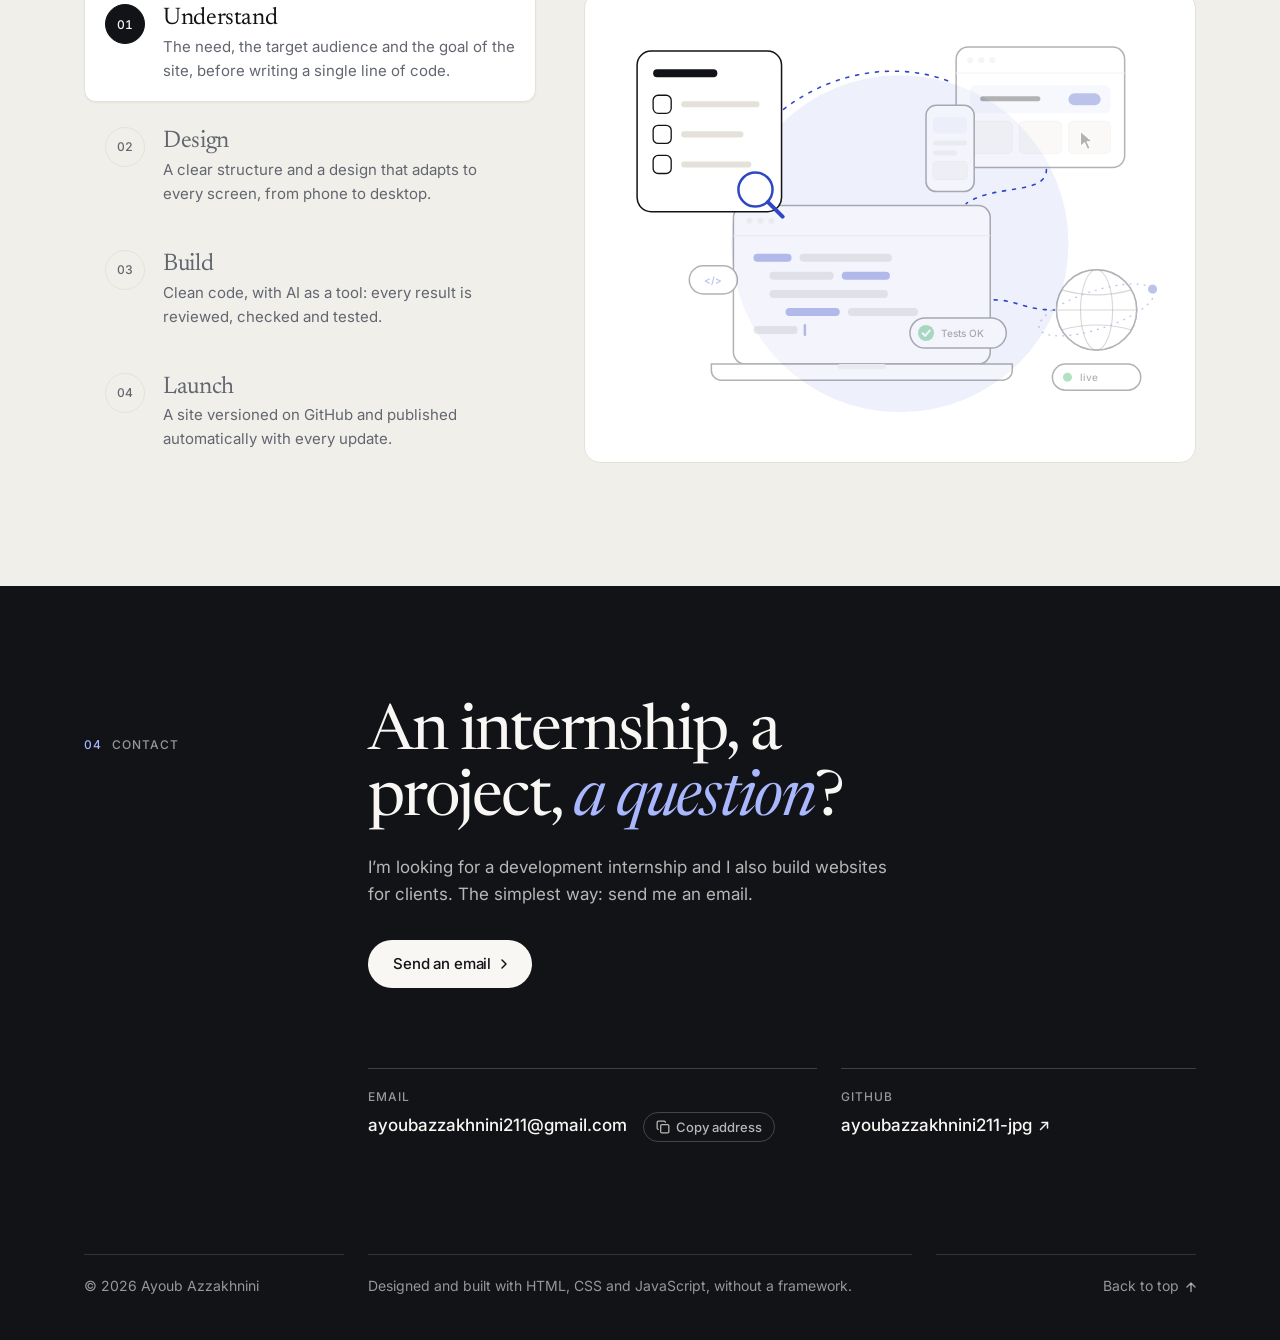
==== commit 68a3c4a8: "v21 - navigation premium : liens numerotes, trait au survol, Contact avec pastille Co-Authored-By: C" ====
--- a/index.html
+++ b/index.html
@@ -46,10 +46,10 @@
       </a>
 
       <nav class="menu" id="menu" aria-label="Navigation principale" data-i18n-attr="aria-label:nav.label">
-        <a href="#travaux" data-i18n="nav.work">Travaux</a>
-        <a href="#apropos" data-i18n="nav.about">À propos</a>
-        <a href="#methode" data-i18n="nav.process">Méthode</a>
-        <a href="#contact" class="menu-cta" data-i18n="nav.contact">Contact</a>
+        <a href="#travaux"><span class="menu-num" aria-hidden="true">01</span><span class="menu-label" data-i18n="nav.work">Travaux</span></a>
+        <a href="#apropos"><span class="menu-num" aria-hidden="true">02</span><span class="menu-label" data-i18n="nav.about">À propos</span></a>
+        <a href="#methode"><span class="menu-num" aria-hidden="true">03</span><span class="menu-label" data-i18n="nav.process">Méthode</span></a>
+        <a href="#contact" class="menu-cta"><span data-i18n="nav.contact">Contact</span><span class="menu-cta-icon" aria-hidden="true"><svg class="arrow" viewBox="0 0 10 10"><path class="arrow-line" d="M0 5h7"/><path class="arrow-head" d="M1 1l4 4-4 4"/></svg></span></a>
       </nav>
 
       <div class="nav-actions">
--- a/index.css
+++ b/index.css
@@ -311,6 +311,7 @@
   display: inline-flex;
   align-items: center;
   gap: 10px;
+  white-space: nowrap;
   font-size: .9375rem;
   font-weight: 600;
   letter-spacing: -0.01em;
@@ -329,6 +330,7 @@
   line-height: 1;
 }
 
+/* Navigation : chaque lien porte le numéro de sa section, comme les titres de la page */
 .menu {
   display: flex;
   align-items: center;
@@ -337,20 +339,62 @@
   font-size: .875rem;
 }
 .menu a {
+  border-radius: 6px;
+  transition: color .25s var(--ease);
+}
+.menu a:not(.menu-cta) {
+  display: inline-flex;
+  align-items: baseline;
+  gap: 6px;
   padding: 8px 12px;
-  color: var(--muted);
-  border-radius: 8px;
-  transition: color .2s ease, background-color .2s ease, border-color .2s ease;
+  font-weight: 500;
+  letter-spacing: -0.005em;
+  white-space: nowrap;
+  color: var(--muted);
+}
+.menu-num {
+  font-size: .6875rem;
+  letter-spacing: .02em;
+  font-variant-numeric: tabular-nums;
+  transition: color .25s var(--ease);
+}
+/* Au survol, un trait fin se dessine sous le mot, de gauche à droite */
+.menu-label { position: relative; }
+.menu-label::after {
+  content: "";
+  position: absolute;
+  left: 0;
+  right: 0;
+  bottom: -3px;
+  height: 1px;
+  background: currentColor;
+  transform: scaleX(0);
+  transform-origin: right center;
+  transition: transform .35s var(--ease), background-color .25s var(--ease);
 }
 .menu a:hover,
 .menu a.is-active { color: var(--text); }
-/* Contact : se détache du menu par un fond clair, sans concurrencer le bouton principal */
+.menu a:hover .menu-label::after,
+.menu a:focus-visible .menu-label::after {
+  transform: scaleX(1);
+  transform-origin: left center;
+}
+/* Section en cours de lecture : numéro et trait en bleu */
+.menu a.is-active .menu-num,
+.menu a:hover .menu-num { color: var(--accent); }
+.menu a.is-active .menu-label::after {
+  transform: scaleX(1);
+  background: var(--accent);
+}
+
+/* Contact : pilule claire et pastille sombre avec une flèche, qui passe au bleu au survol */
 .menu .menu-cta {
   display: inline-flex;
   align-items: center;
-  height: 38px;
-  margin-left: 12px;
-  padding: 0 18px;
+  gap: 10px;
+  height: 36px;
+  margin-left: 14px;
+  padding: 0 4px 0 15px;
   font-weight: 500;
   color: var(--text);
   background: var(--surface);
@@ -358,17 +402,45 @@
   border-radius: 999px;
   transition: background-color .25s var(--ease), border-color .25s var(--ease), color .25s var(--ease);
 }
-.menu .menu-cta:hover {
+.menu-cta-icon {
+  display: grid;
+  place-items: center;
+  width: 26px;
+  height: 26px;
+  color: var(--on-ink);
+  background: var(--ink);
+  border-radius: 50%;
+  transition: background-color .25s var(--ease), color .25s var(--ease);
+}
+.menu-cta-icon .arrow {
+  width: 9px;
+  height: 9px;
+  transition: transform .25s var(--ease);
+}
+.menu-cta-icon .arrow-line { opacity: 1; }
+.menu .menu-cta:hover,
+.menu .menu-cta.is-active {
   background: color-mix(in srgb, var(--text) 4%, var(--surface));
   border-color: color-mix(in srgb, var(--accent) 45%, var(--line-strong));
 }
-
+.menu .menu-cta:hover .menu-cta-icon,
+.menu .menu-cta:focus-visible .menu-cta-icon { background: var(--accent); }
+.menu .menu-cta:hover .arrow,
+.menu .menu-cta:focus-visible .arrow { transform: translateX(2px); }
+
+/* Langue et thème : séparés du menu par un trait court, centré sur la ligne */
 .nav-actions {
   display: flex;
   align-items: center;
   gap: 2px;
-  padding-left: 12px;
-  border-left: 1px solid var(--line);
+  padding-left: 14px;
+}
+.nav-actions::before {
+  content: "";
+  width: 1px;
+  height: 18px;
+  margin-right: 8px;
+  background: var(--line-strong);
 }
 
 .icon-btn,
@@ -393,7 +465,7 @@
 .lang-btn {
   font-size: .75rem;
   font-weight: 600;
-  letter-spacing: .04em;
+  letter-spacing: .06em;
 }
 .icon-sun { display: var(--icon-sun); }
 .icon-moon { display: var(--icon-moon); }
@@ -485,7 +557,11 @@
 
 @media (prefers-reduced-motion: reduce) {
   .btn,
+  .menu a,
   .menu .menu-cta,
+  .menu-num,
+  .menu-label::after,
+  .menu-cta-icon,
   .arrow,
   .arrow-line,
   .arrow-head { transition: none; }
@@ -1594,6 +1670,8 @@
     gap: 2px;
   }
 
+  .menu-num { display: none; }
+
   .rail,
   .main-col { grid-column: 1 / -1; }
   .section-head { margin-bottom: 48px; }
@@ -1629,8 +1707,8 @@
   .nav-actions {
     margin-left: auto;
     padding-left: 0;
-    border-left: 0;
-  }
+  }
+  .nav-actions::before { display: none; }
   .menu {
     position: absolute;
     top: 64px;
@@ -1646,23 +1724,44 @@
     border-bottom: 1px solid var(--line);
   }
   .menu.is-open { display: flex; }
-  .menu a {
+  .menu a:not(.menu-cta) {
+    gap: 12px;
     padding: 14px 0;
     font-size: 1rem;
     color: var(--text);
     border-bottom: 1px solid var(--line);
     border-radius: 0;
   }
+  .menu-num {
+    display: inline;
+    min-width: 1.5em;
+    font-size: .75rem;
+    color: var(--muted);
+  }
+  .menu-label::after { display: none; }
   .menu .menu-cta {
-    justify-content: center;
-    height: 48px;
+    justify-content: space-between;
+    height: 52px;
     margin: 16px 0 0;
+    padding: 0 6px 0 20px;
+    font-size: 1rem;
     color: var(--on-ink);
     background: var(--ink);
     border: 0;
-    border-radius: 999px;
-  }
-  .menu .menu-cta:hover { background: color-mix(in srgb, var(--ink) 88%, var(--accent)); }
+  }
+  .menu-cta-icon {
+    width: 40px;
+    height: 40px;
+    color: var(--ink);
+    background: var(--on-ink);
+  }
+  .menu-cta-icon .arrow {
+    width: 11px;
+    height: 11px;
+  }
+  .menu .menu-cta:hover,
+  .menu .menu-cta.is-active { background: color-mix(in srgb, var(--ink) 88%, var(--accent)); }
+  .menu .menu-cta:hover .menu-cta-icon { color: var(--on-ink); }
 
   .hero-text,
   .portrait { grid-column: 1 / -1; }
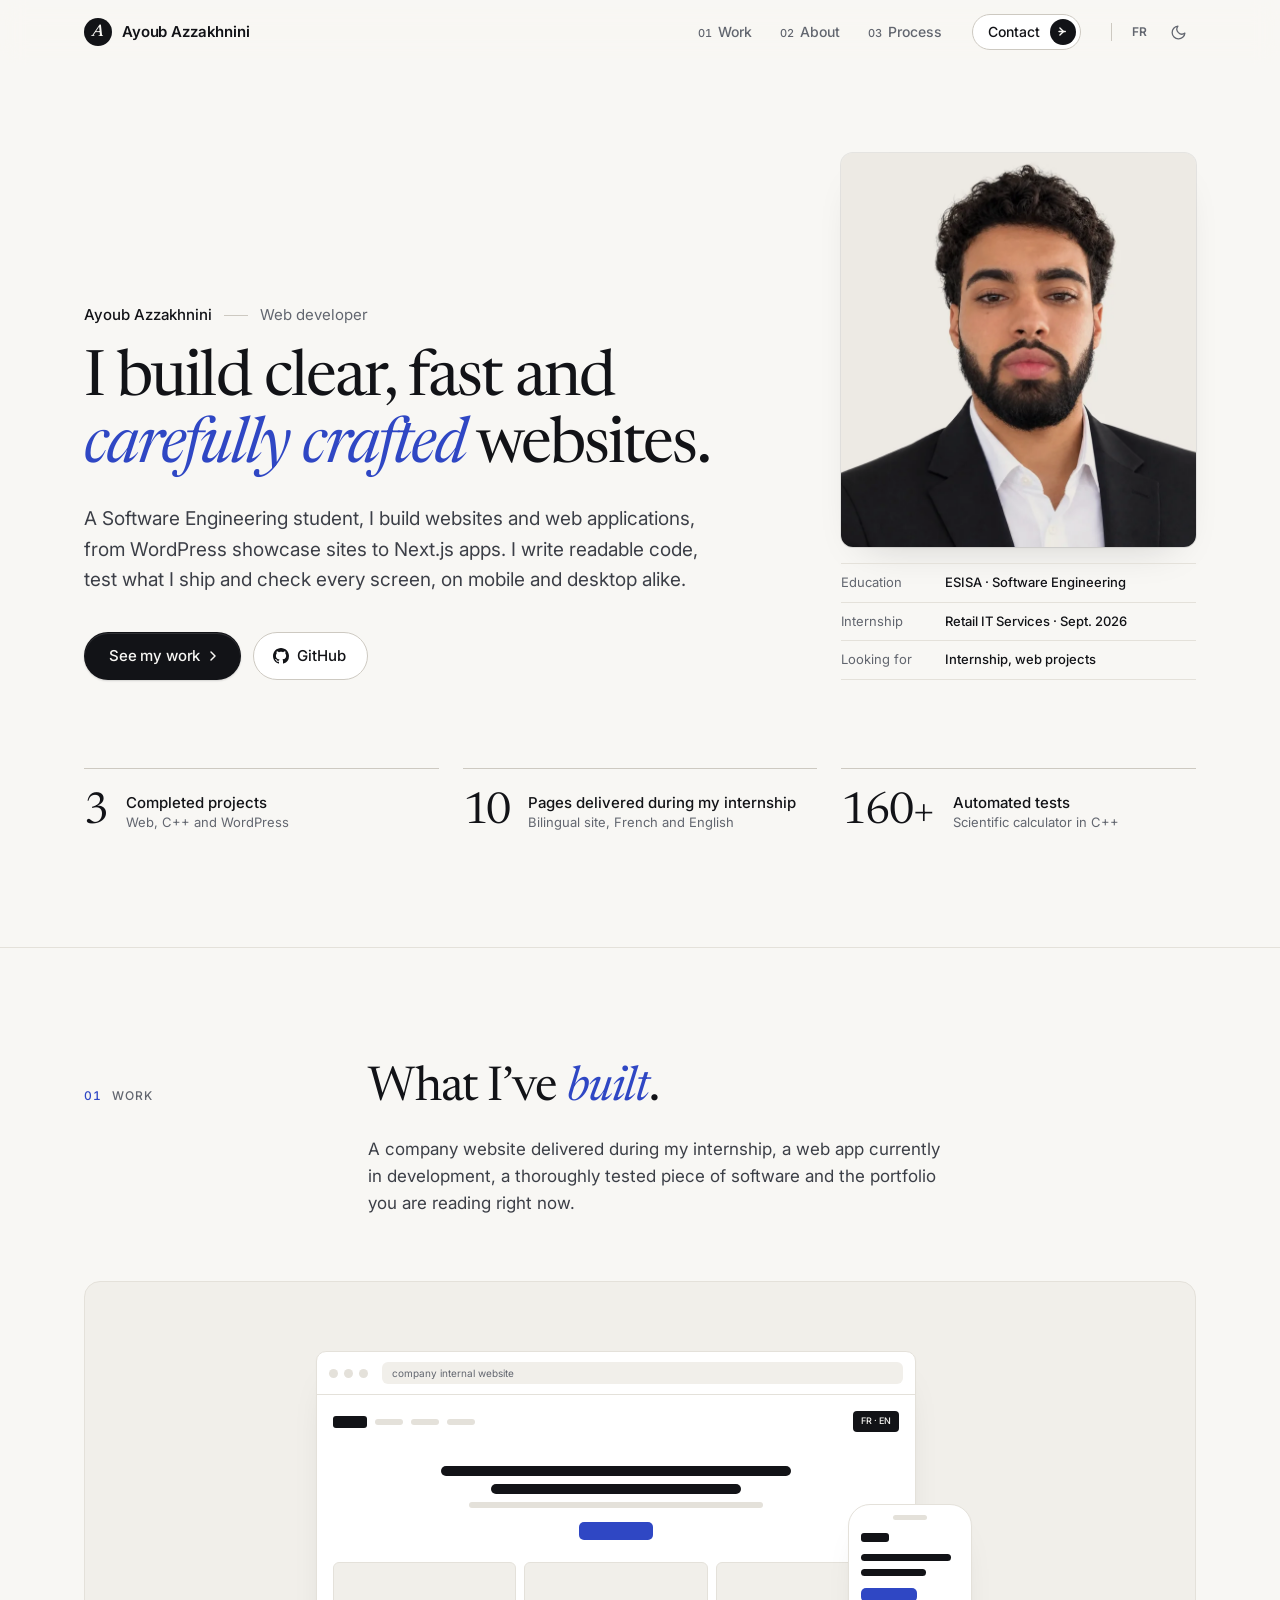
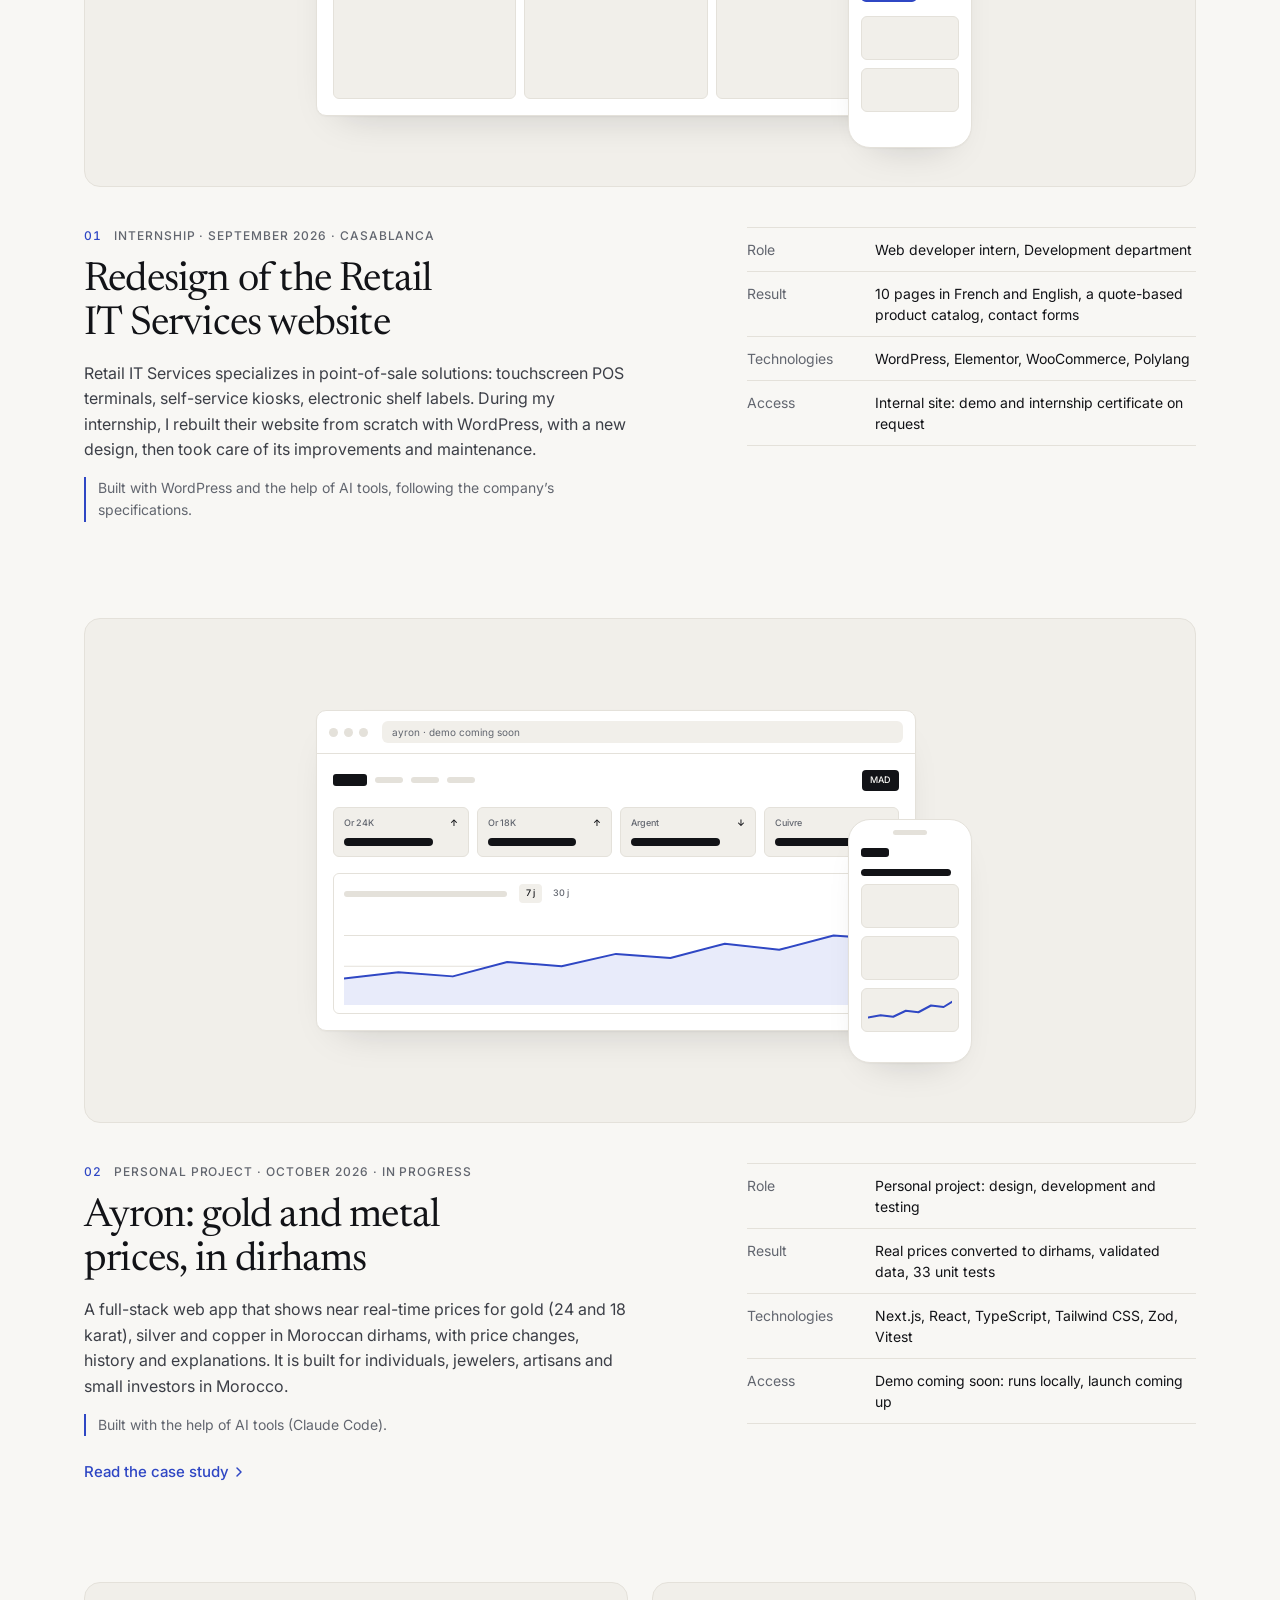
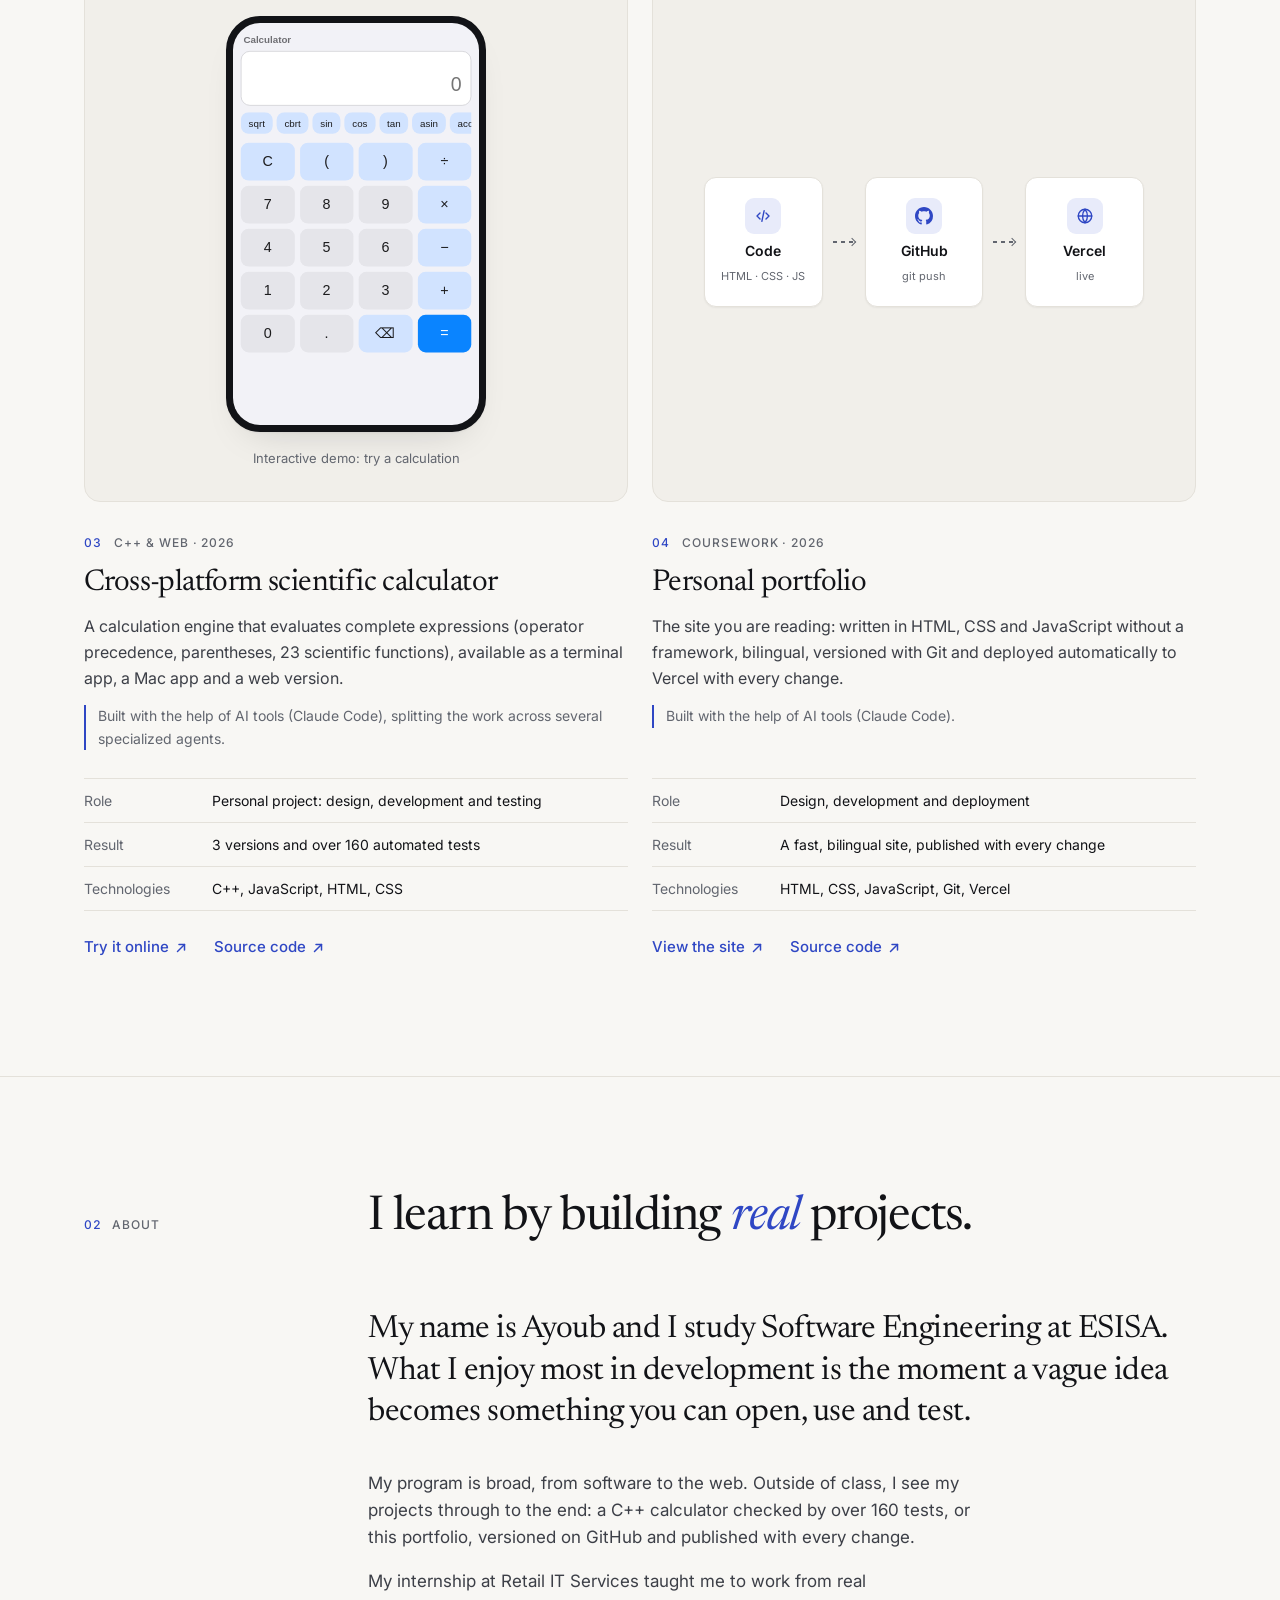
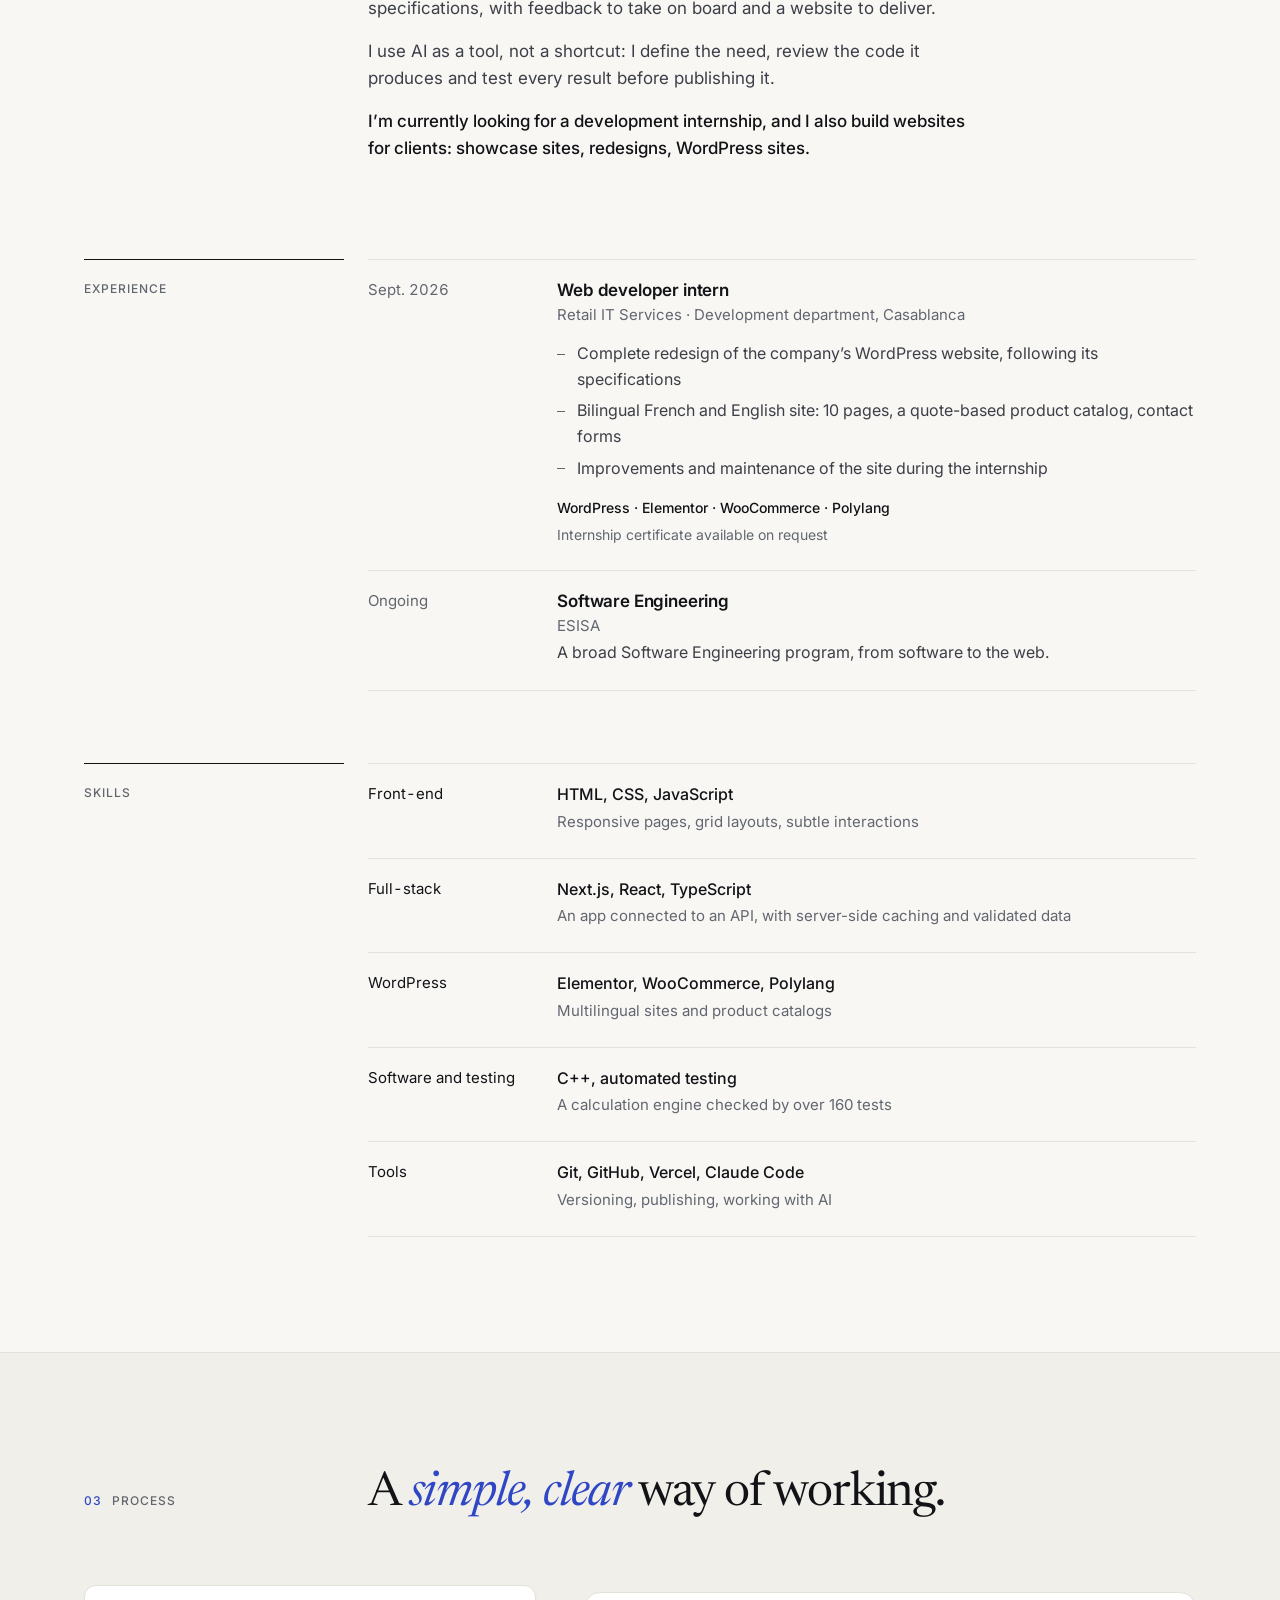
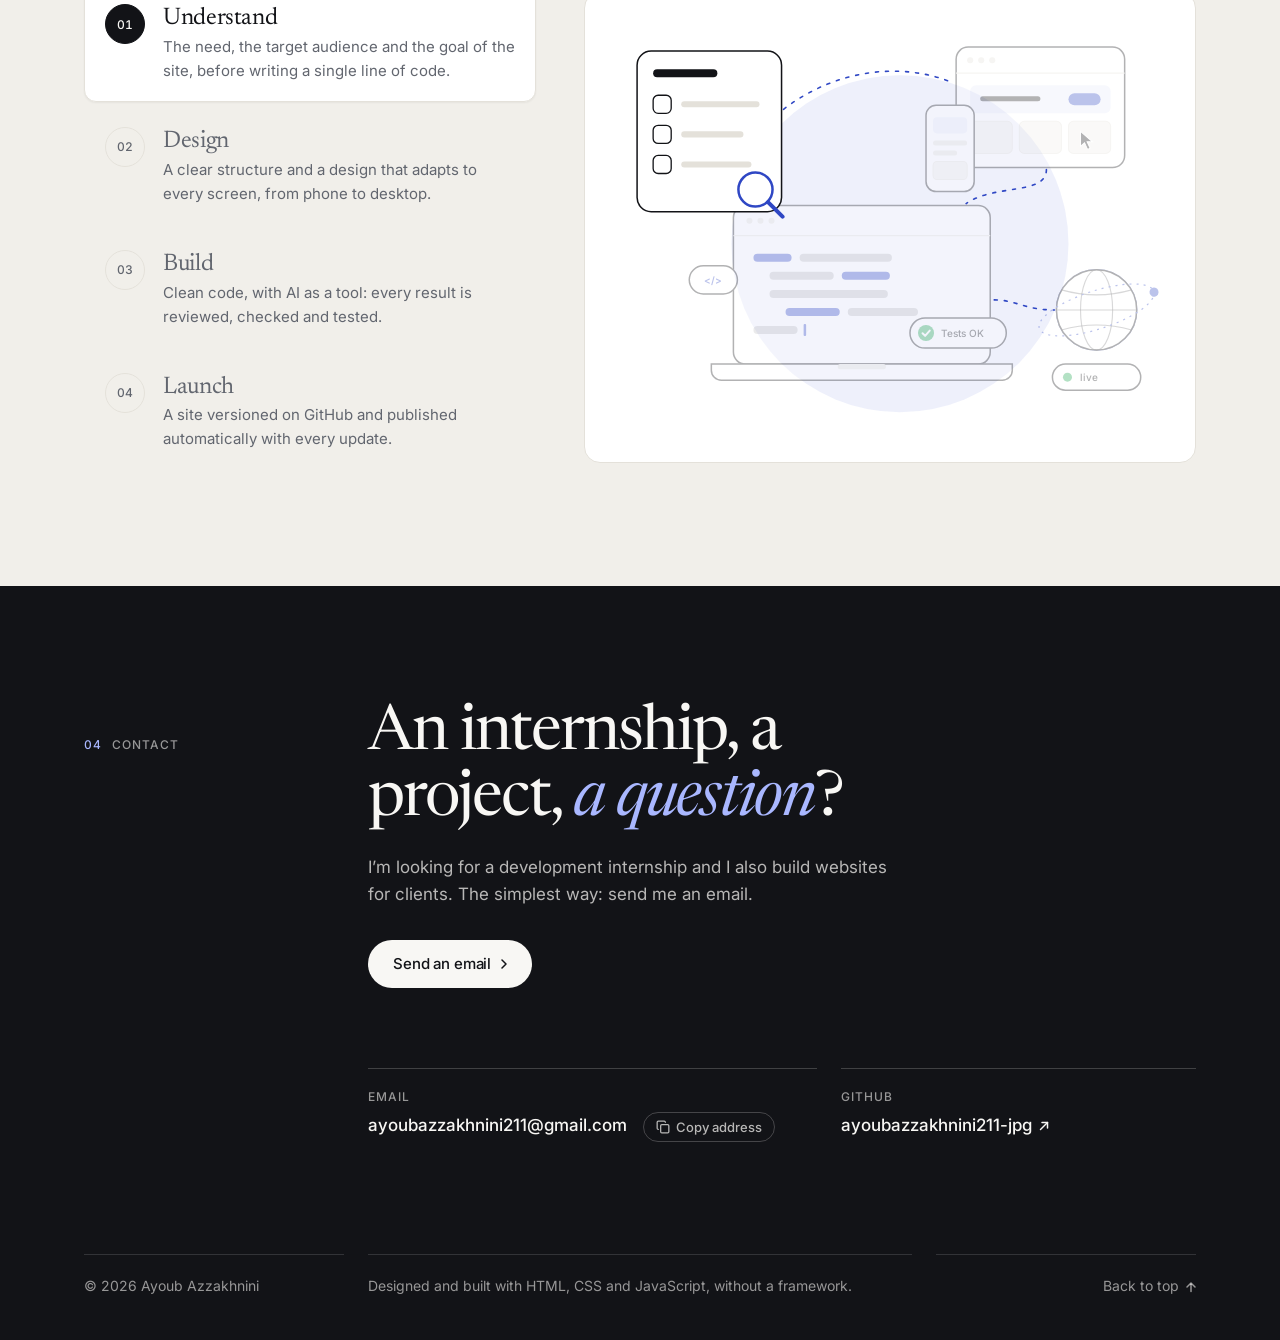
==== commit c6fb057b: "v22 - texte d'accueil a jour : sites et applications web, de WordPress a Next.js Co-Authored-By: Cla" ====
--- a/index.html
+++ b/index.html
@@ -73,9 +73,9 @@
           <p class="hero-kicker"><strong>Ayoub Azzakhnini</strong><span data-i18n="hero.role">Développeur web</span></p>
           <h1 data-i18n="hero.title">Je conçois des sites web clairs, rapides et <em>soignés</em>.</h1>
           <p class="lead" data-i18n="hero.lead">
-            Étudiant en Software Engineering, je développe des sites en HTML, CSS et JavaScript,
-            ou avec WordPress selon le besoin. J'écris un code lisible, je teste ce que je livre
-            et je vérifie chaque écran, du téléphone à l'ordinateur.
+            Étudiant en Software Engineering, je développe des sites et des applications web,
+            du site vitrine sous WordPress à l'application en&nbsp;Next.js. J'écris un code lisible,
+            je teste ce que je livre et je vérifie chaque écran, sur mobile comme sur ordinateur.
           </p>
           <div class="actions">
             <a href="#travaux" class="btn btn-primary">
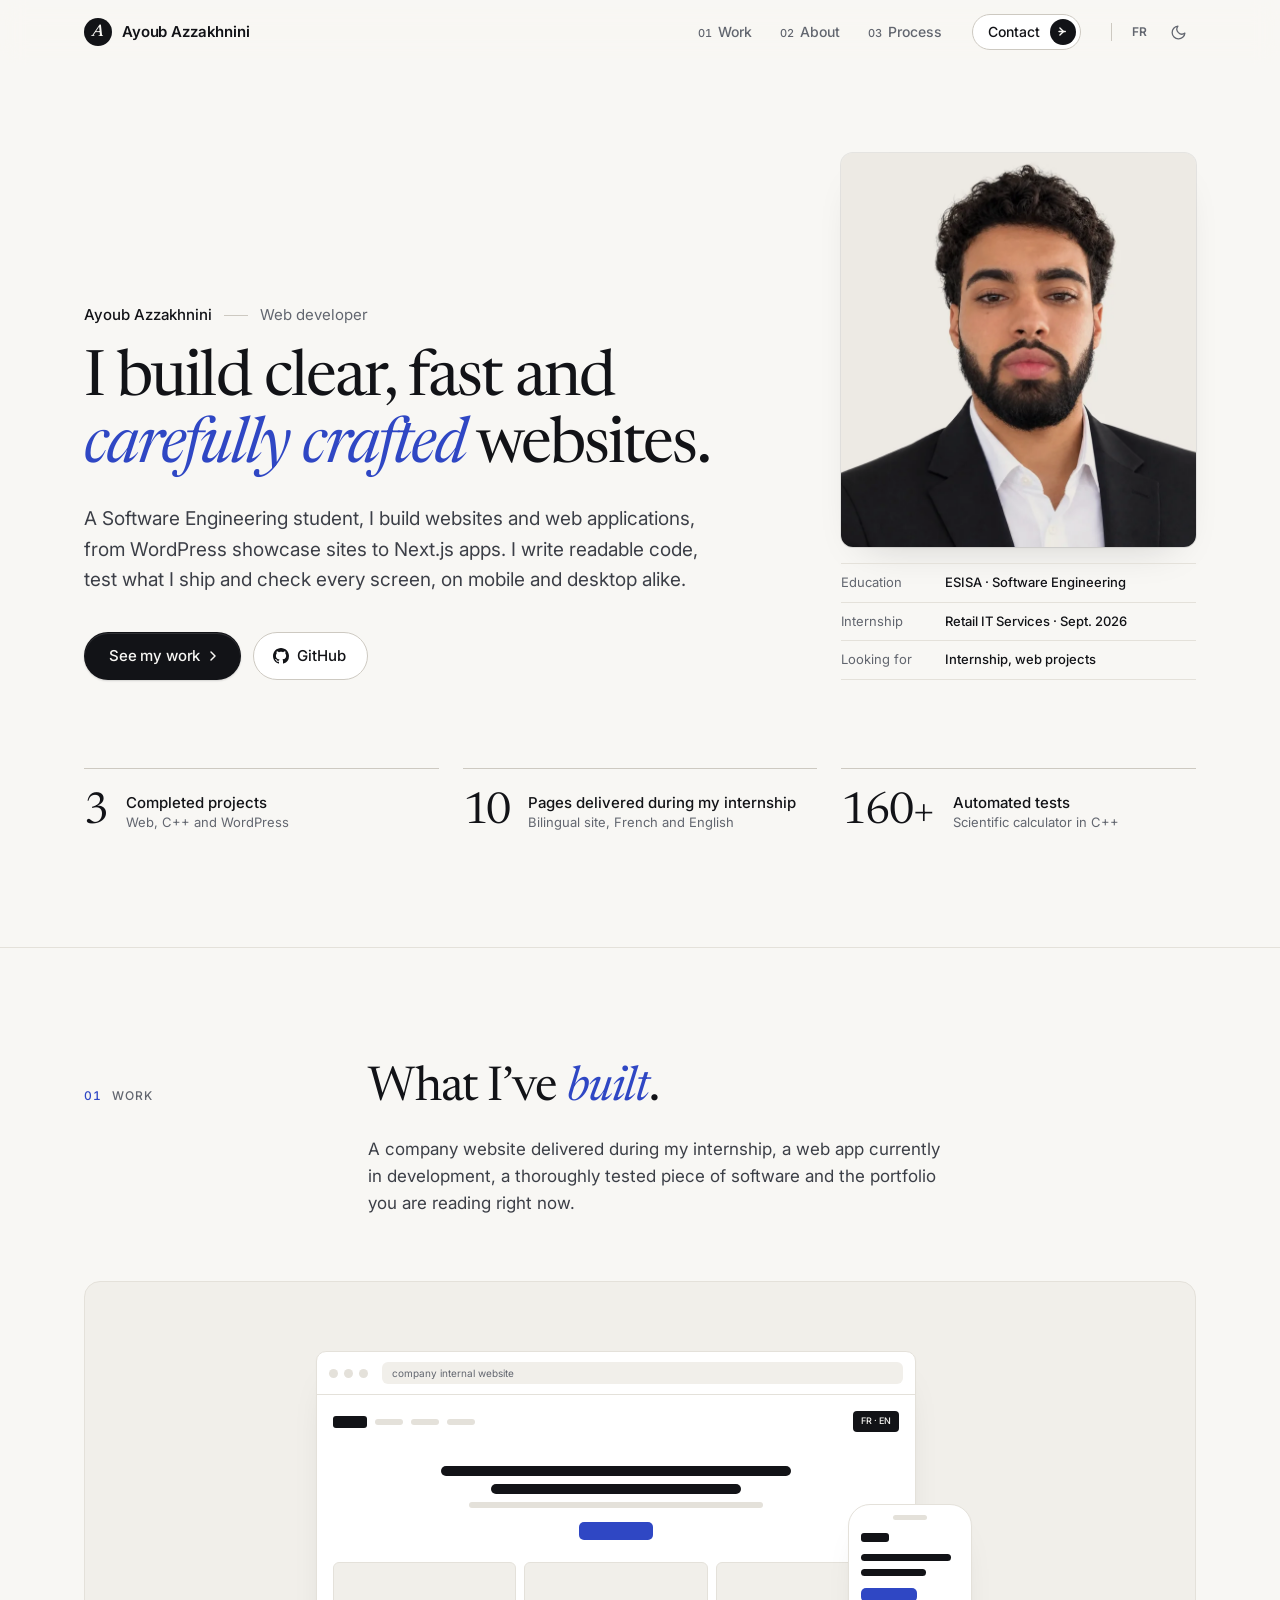
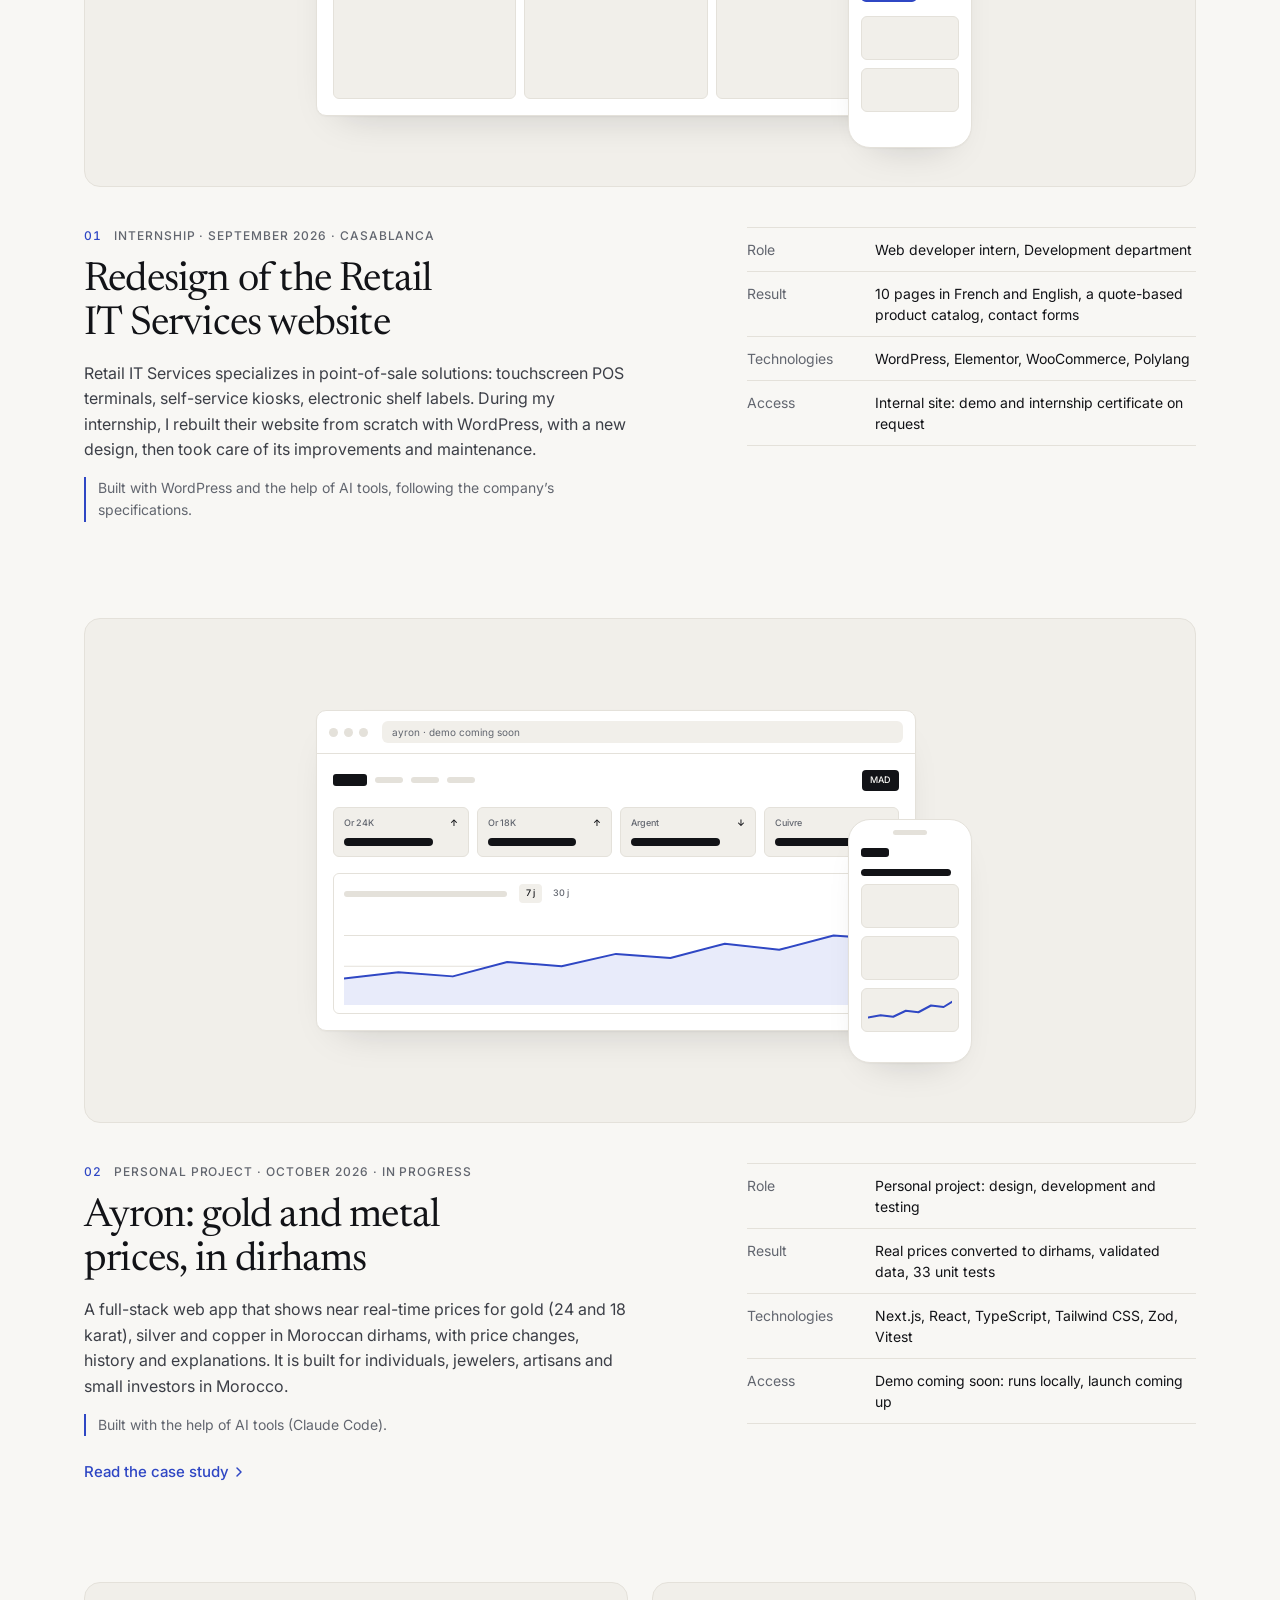
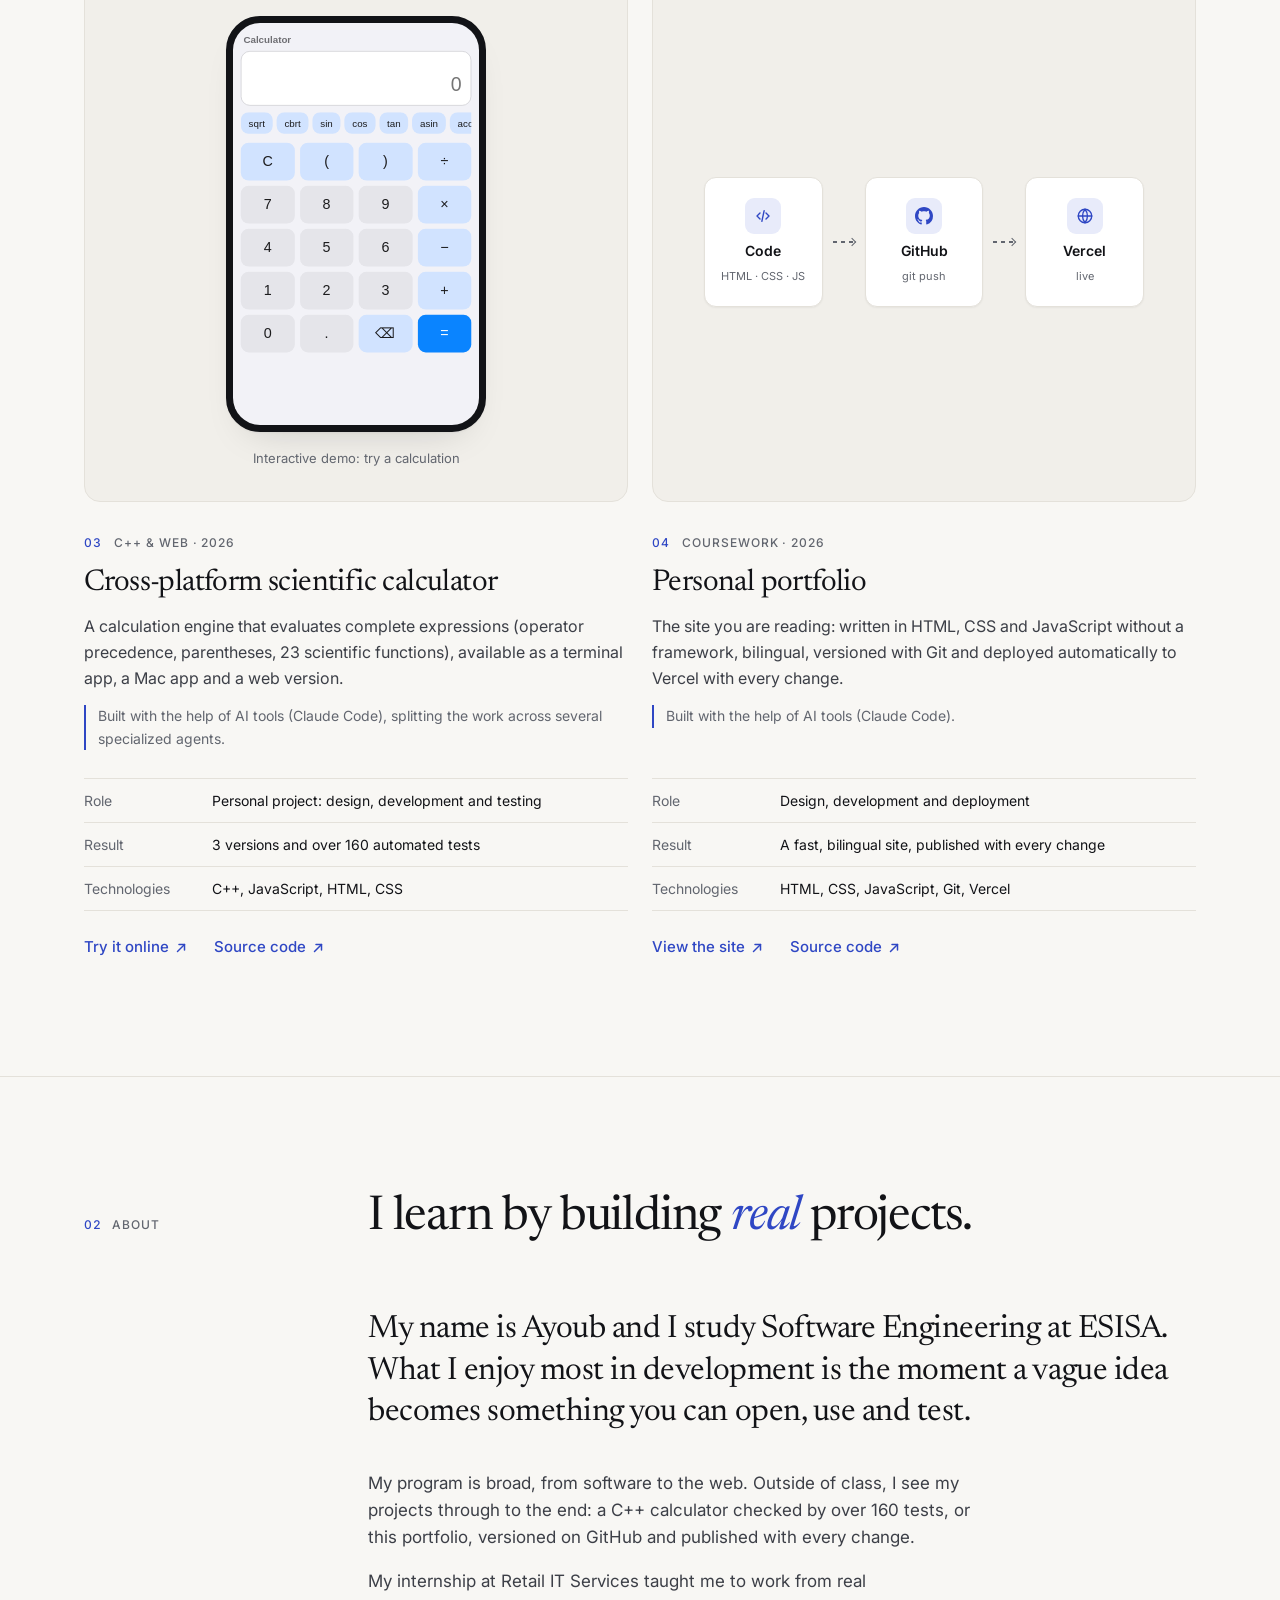
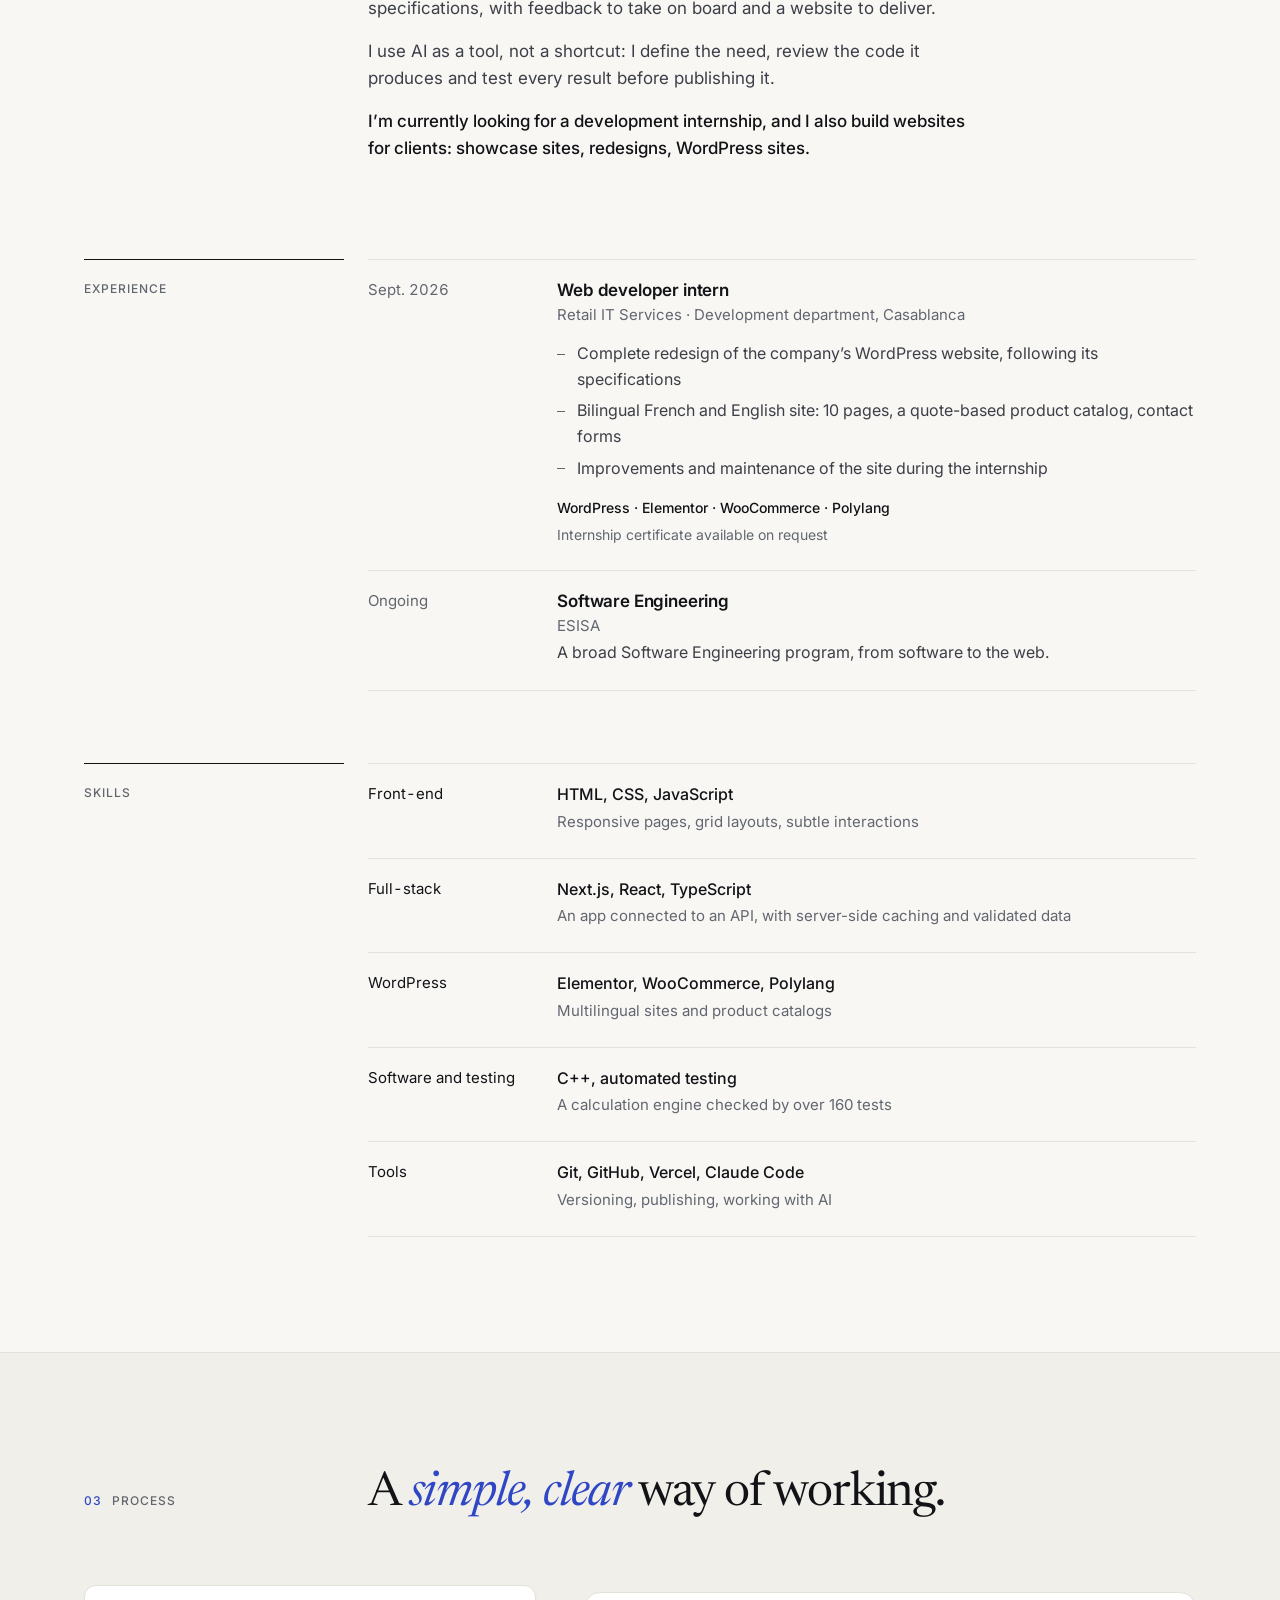
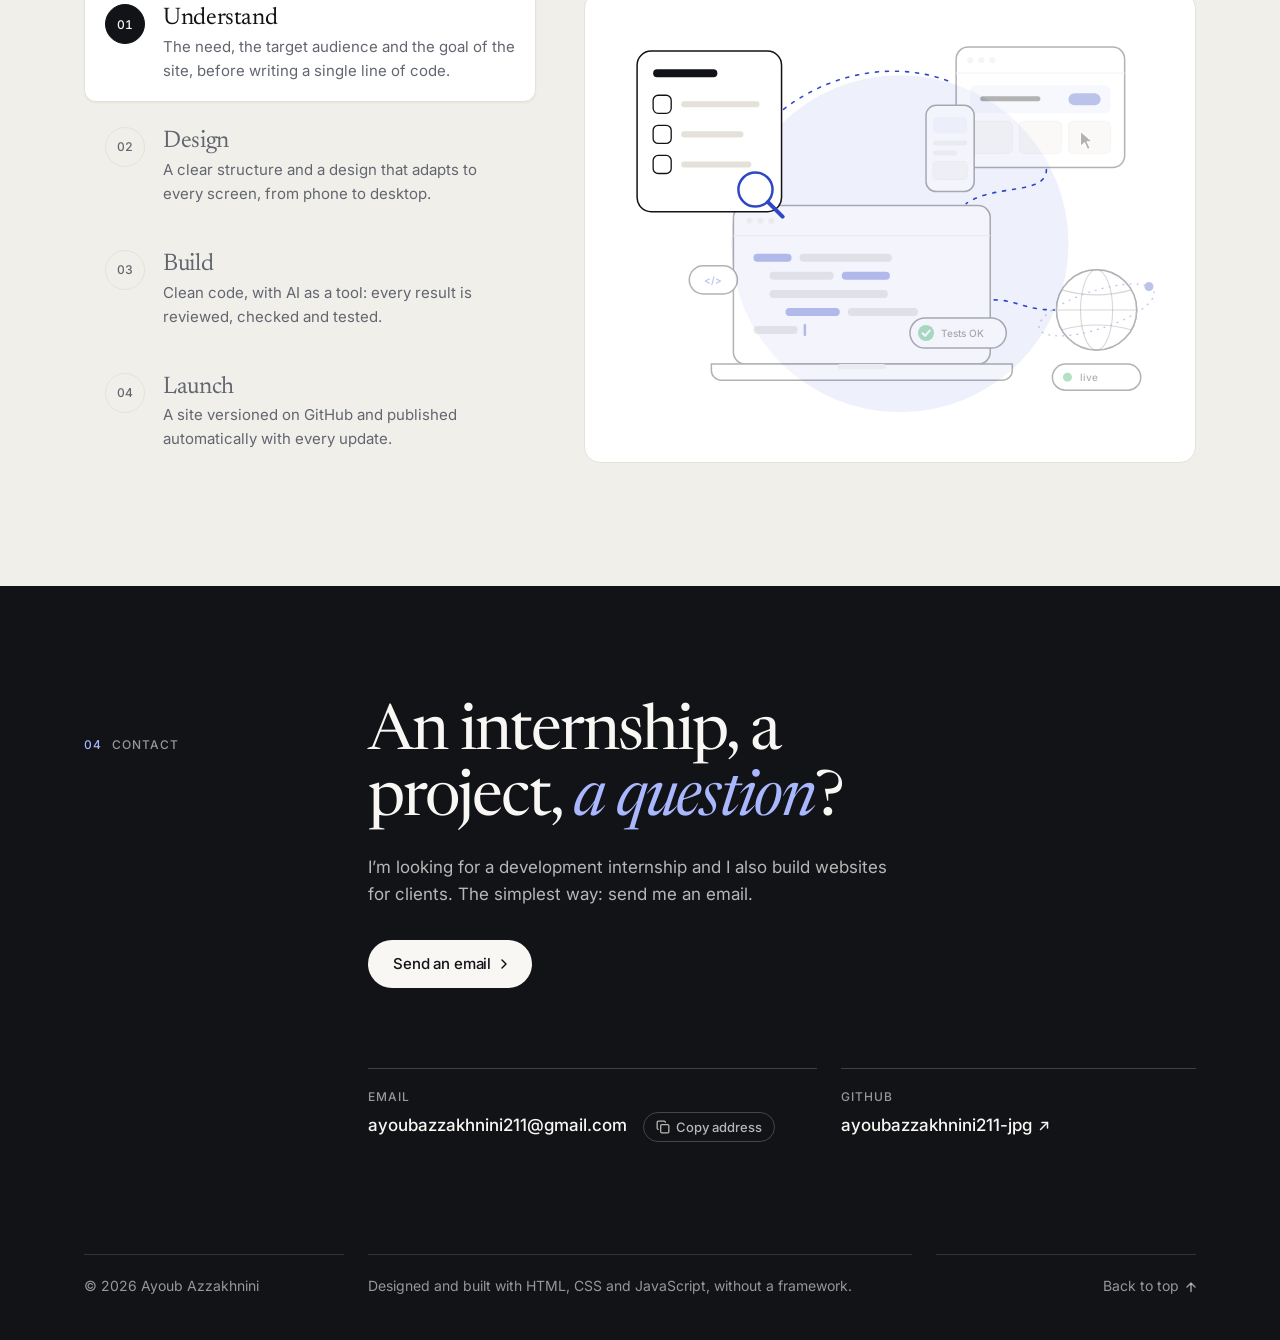
==== commit 0237b8d3: "v23 - nouvelle adresse du site : ayoub-azzakhnini.vercel.app Co-Authored-By: Claude Opus 5.5 <norepl" ====
--- a/index.html
+++ b/index.html
@@ -8,10 +8,10 @@
   <meta property="og:type" content="website">
   <meta property="og:title" content="Ayoub Azzakhnini · Développeur Web">
   <meta property="og:description" content="Développeur web et étudiant en Software Engineering à l'ESISA : projets, stage en entreprise et méthode de travail.">
-  <meta property="og:image" content="https://tp1-ten-green.vercel.app/assets/ayoub.webp">
-  <link rel="alternate" hreflang="fr" href="https://tp1-ten-green.vercel.app/">
-  <link rel="alternate" hreflang="en" href="https://tp1-ten-green.vercel.app/?lang=en">
-  <link rel="alternate" hreflang="x-default" href="https://tp1-ten-green.vercel.app/">
+  <meta property="og:image" content="https://ayoub-azzakhnini.vercel.app/assets/ayoub.webp">
+  <link rel="alternate" hreflang="fr" href="https://ayoub-azzakhnini.vercel.app/">
+  <link rel="alternate" hreflang="en" href="https://ayoub-azzakhnini.vercel.app/?lang=en">
+  <link rel="alternate" hreflang="x-default" href="https://ayoub-azzakhnini.vercel.app/">
   <link rel="icon" href="data:image/svg+xml,%3Csvg xmlns='http://www.w3.org/2000/svg' viewBox='0 0 64 64'%3E%3Crect width='64' height='64' rx='32' fill='%23121316'/%3E%3Ctext x='32' y='45' text-anchor='middle' font-family='Georgia,serif' font-style='italic' font-size='38' fill='%23f6f4ef'%3EA%3C/text%3E%3C/svg%3E">
   <script>
     (function () {
@@ -340,7 +340,7 @@
                 <div><dt data-i18n="spec.stack">Technologies</dt><dd>HTML, CSS, JavaScript, Git, Vercel</dd></div>
               </dl>
               <p class="project-links">
-                <a class="link link-arrow" href="https://tp1-ten-green.vercel.app" target="_blank" rel="noopener"><span data-i18n="work3.view">Voir le site</span><span class="sr-only" data-i18n="a11y.newTab">(s'ouvre dans un nouvel onglet)</span><svg class="arrow arrow--out" viewBox="0 0 10 10" aria-hidden="true"><path class="arrow-line" d="M1.5 8.5l7-7"/><path class="arrow-head" d="M3 1.5h5.5V7"/></svg></a>
+                <a class="link link-arrow" href="https://ayoub-azzakhnini.vercel.app" target="_blank" rel="noopener"><span data-i18n="work3.view">Voir le site</span><span class="sr-only" data-i18n="a11y.newTab">(s'ouvre dans un nouvel onglet)</span><svg class="arrow arrow--out" viewBox="0 0 10 10" aria-hidden="true"><path class="arrow-line" d="M1.5 8.5l7-7"/><path class="arrow-head" d="M3 1.5h5.5V7"/></svg></a>
                 <a class="link link-arrow" href="https://github.com/ayoubazzakhnini211-jpg/tp1" target="_blank" rel="noopener"><span data-i18n="work.source">Code source</span><span class="sr-only" data-i18n="a11y.newTab">(s'ouvre dans un nouvel onglet)</span><svg class="arrow arrow--out" viewBox="0 0 10 10" aria-hidden="true"><path class="arrow-line" d="M1.5 8.5l7-7"/><path class="arrow-head" d="M3 1.5h5.5V7"/></svg></a>
               </p>
             </div>
